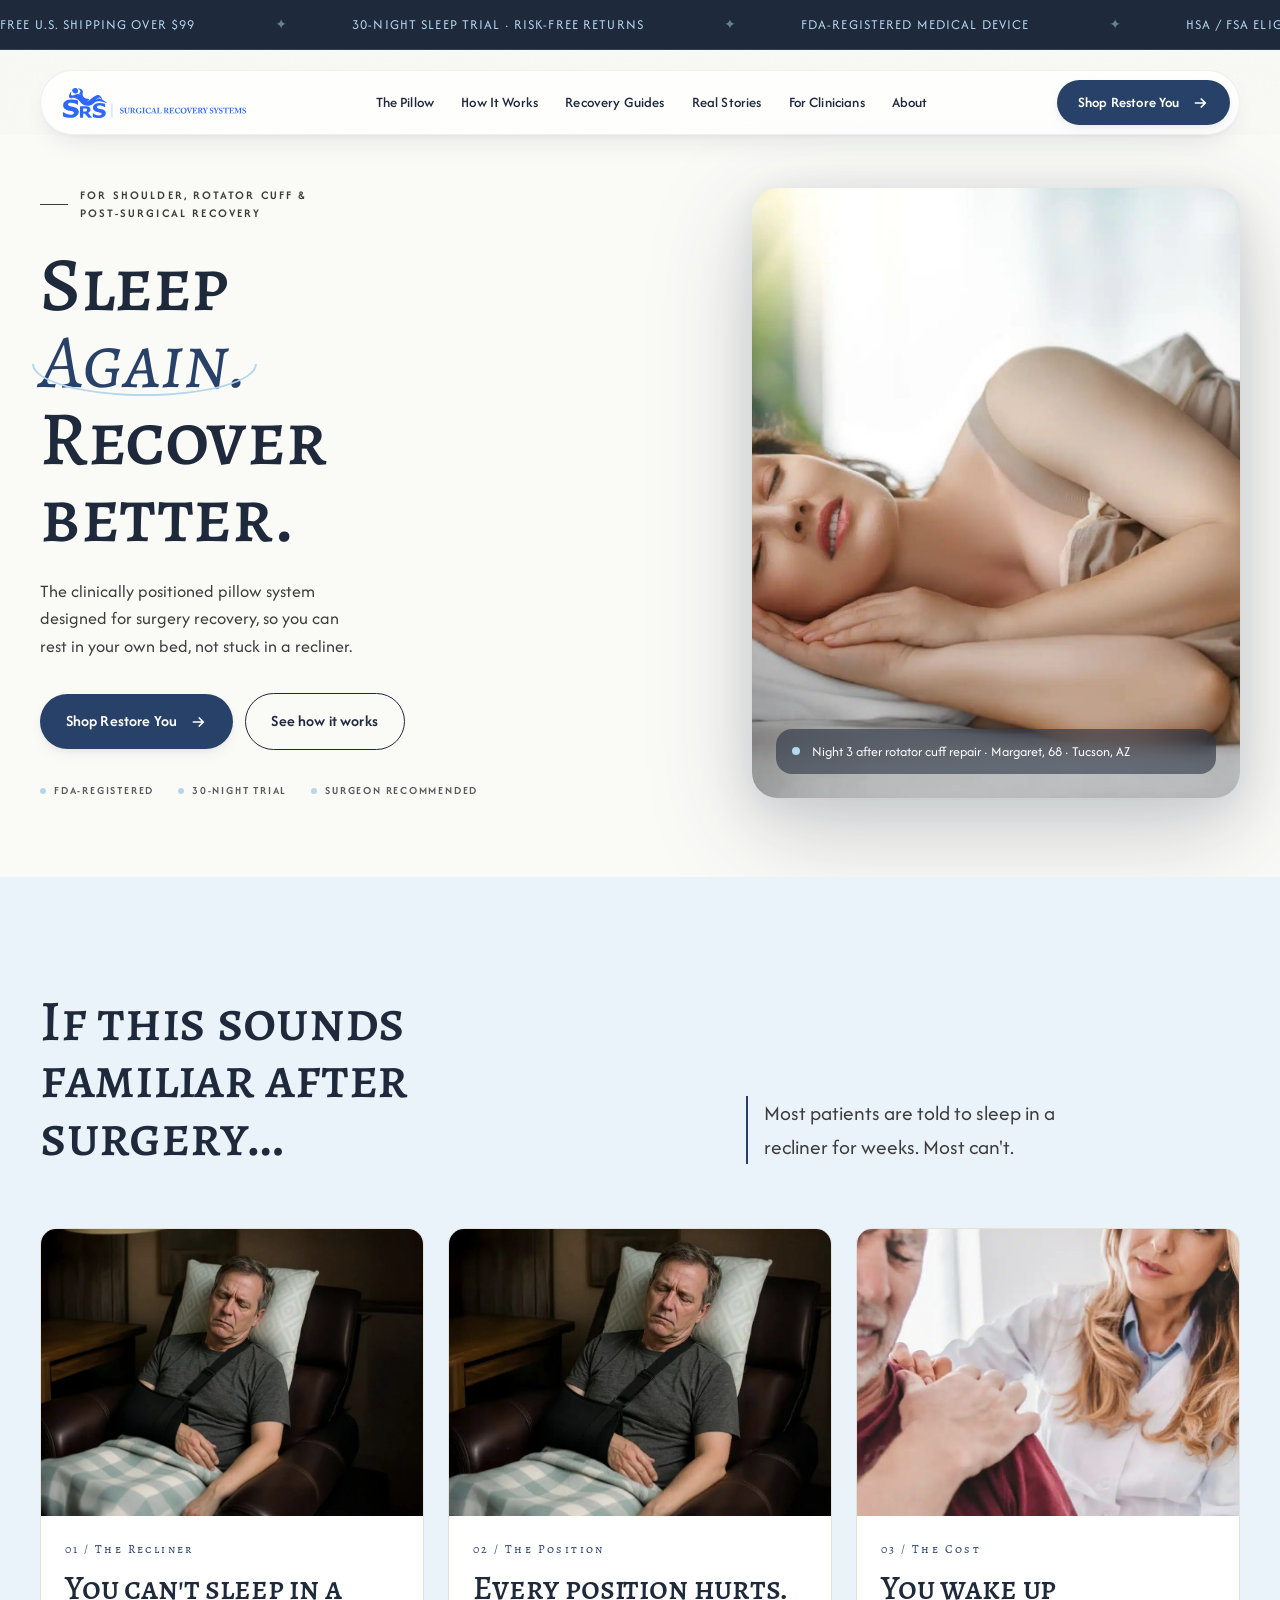
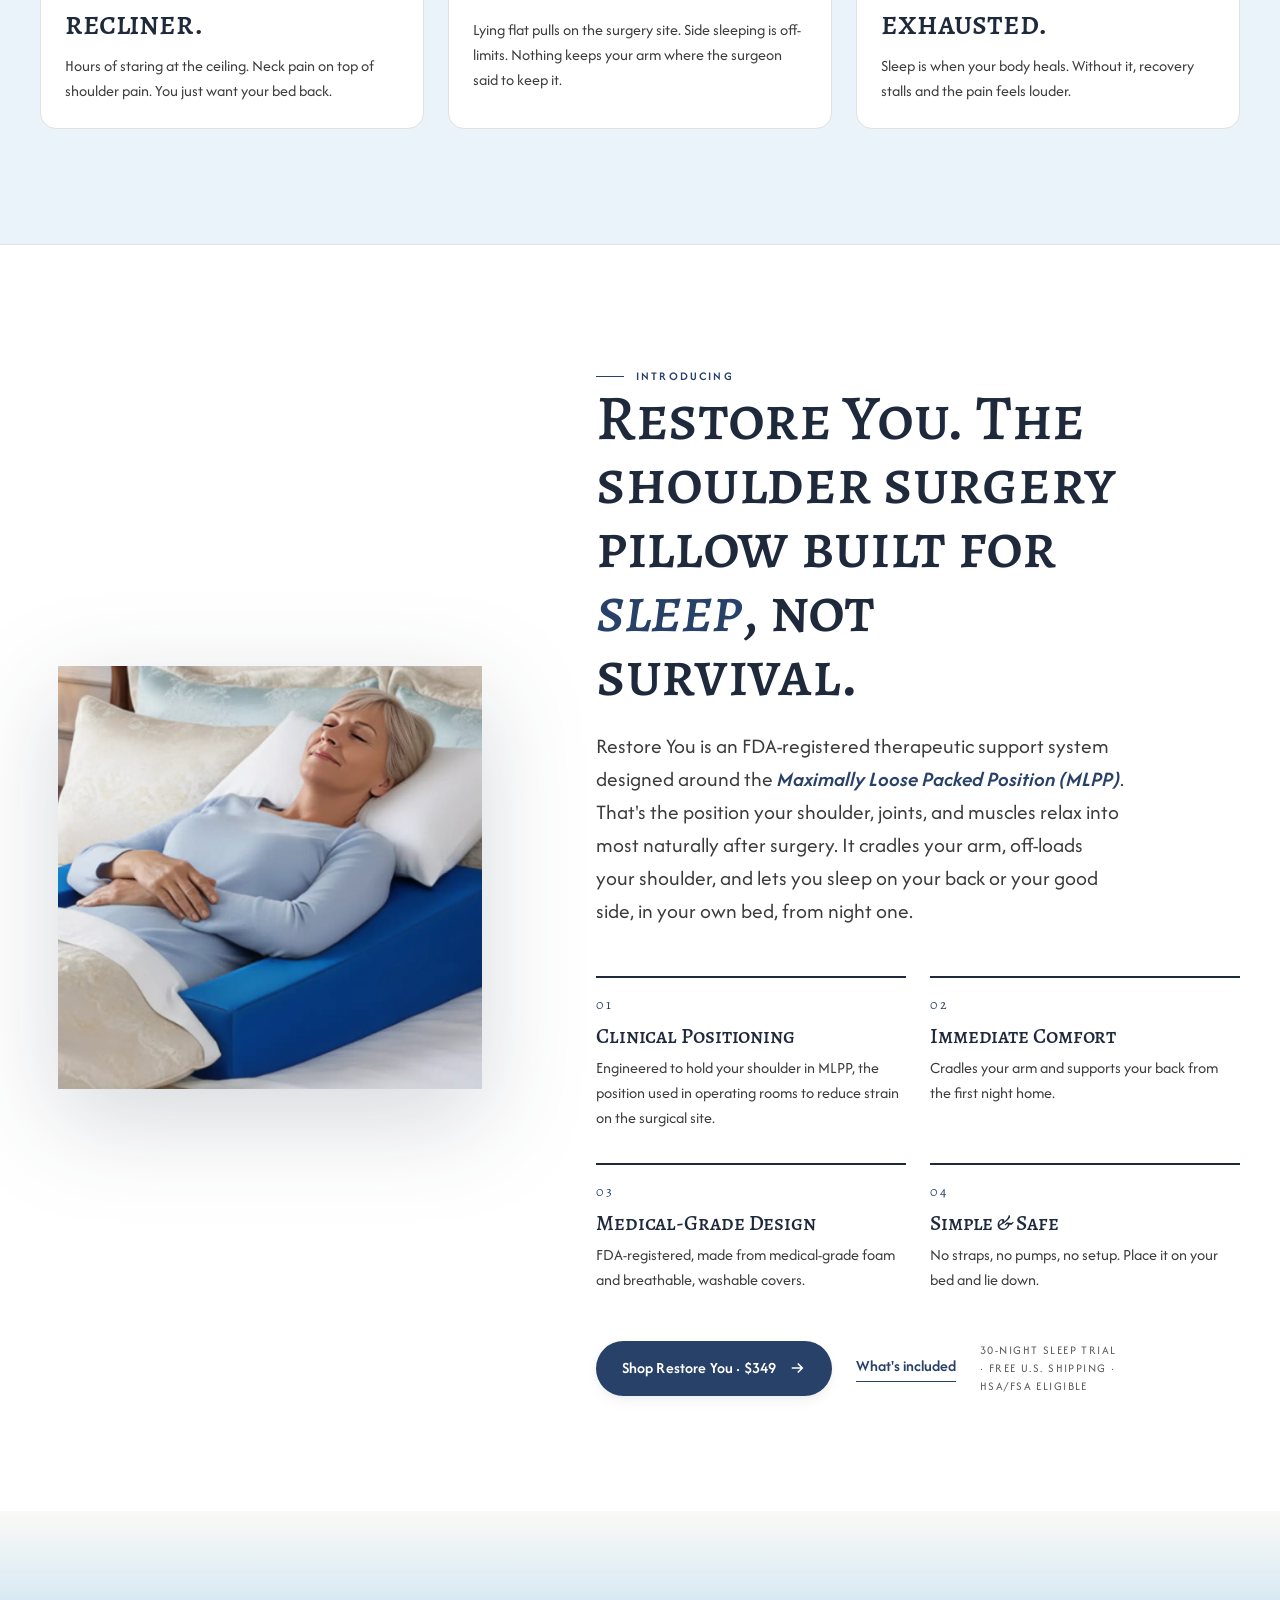
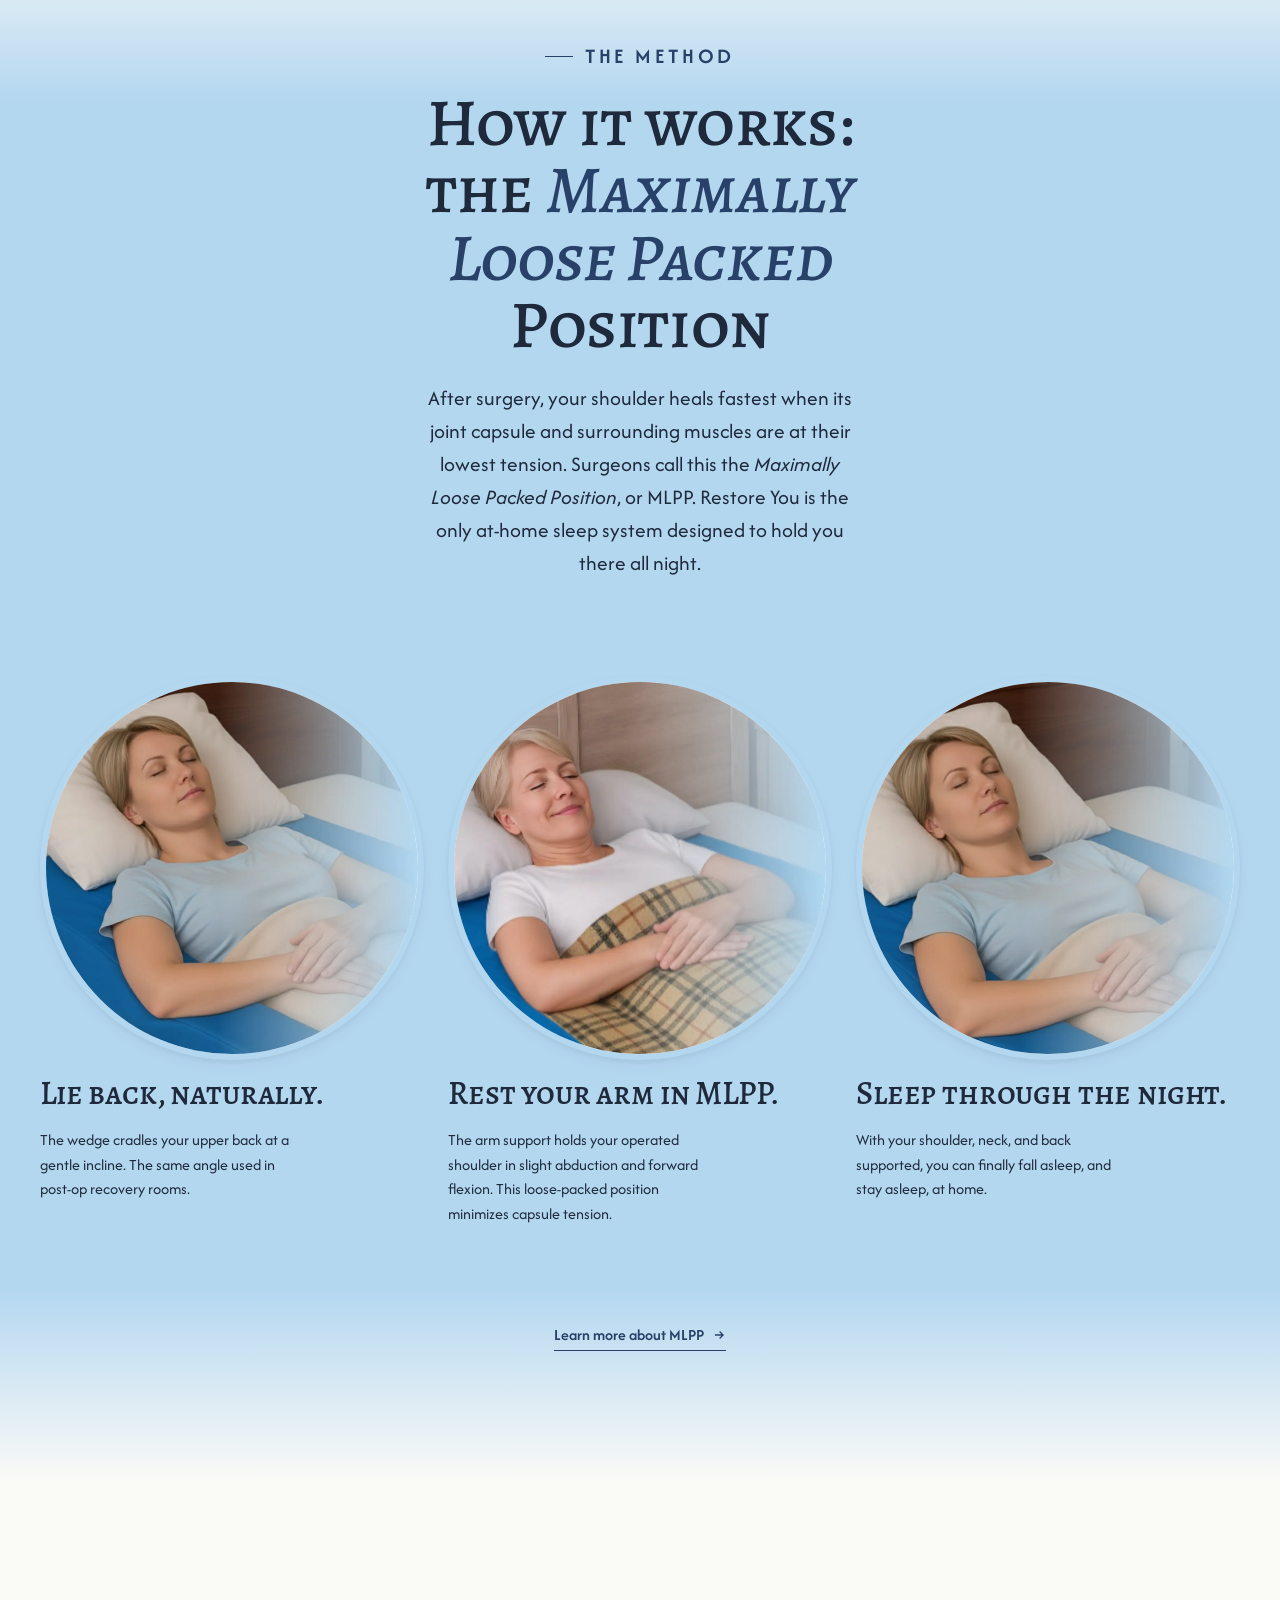
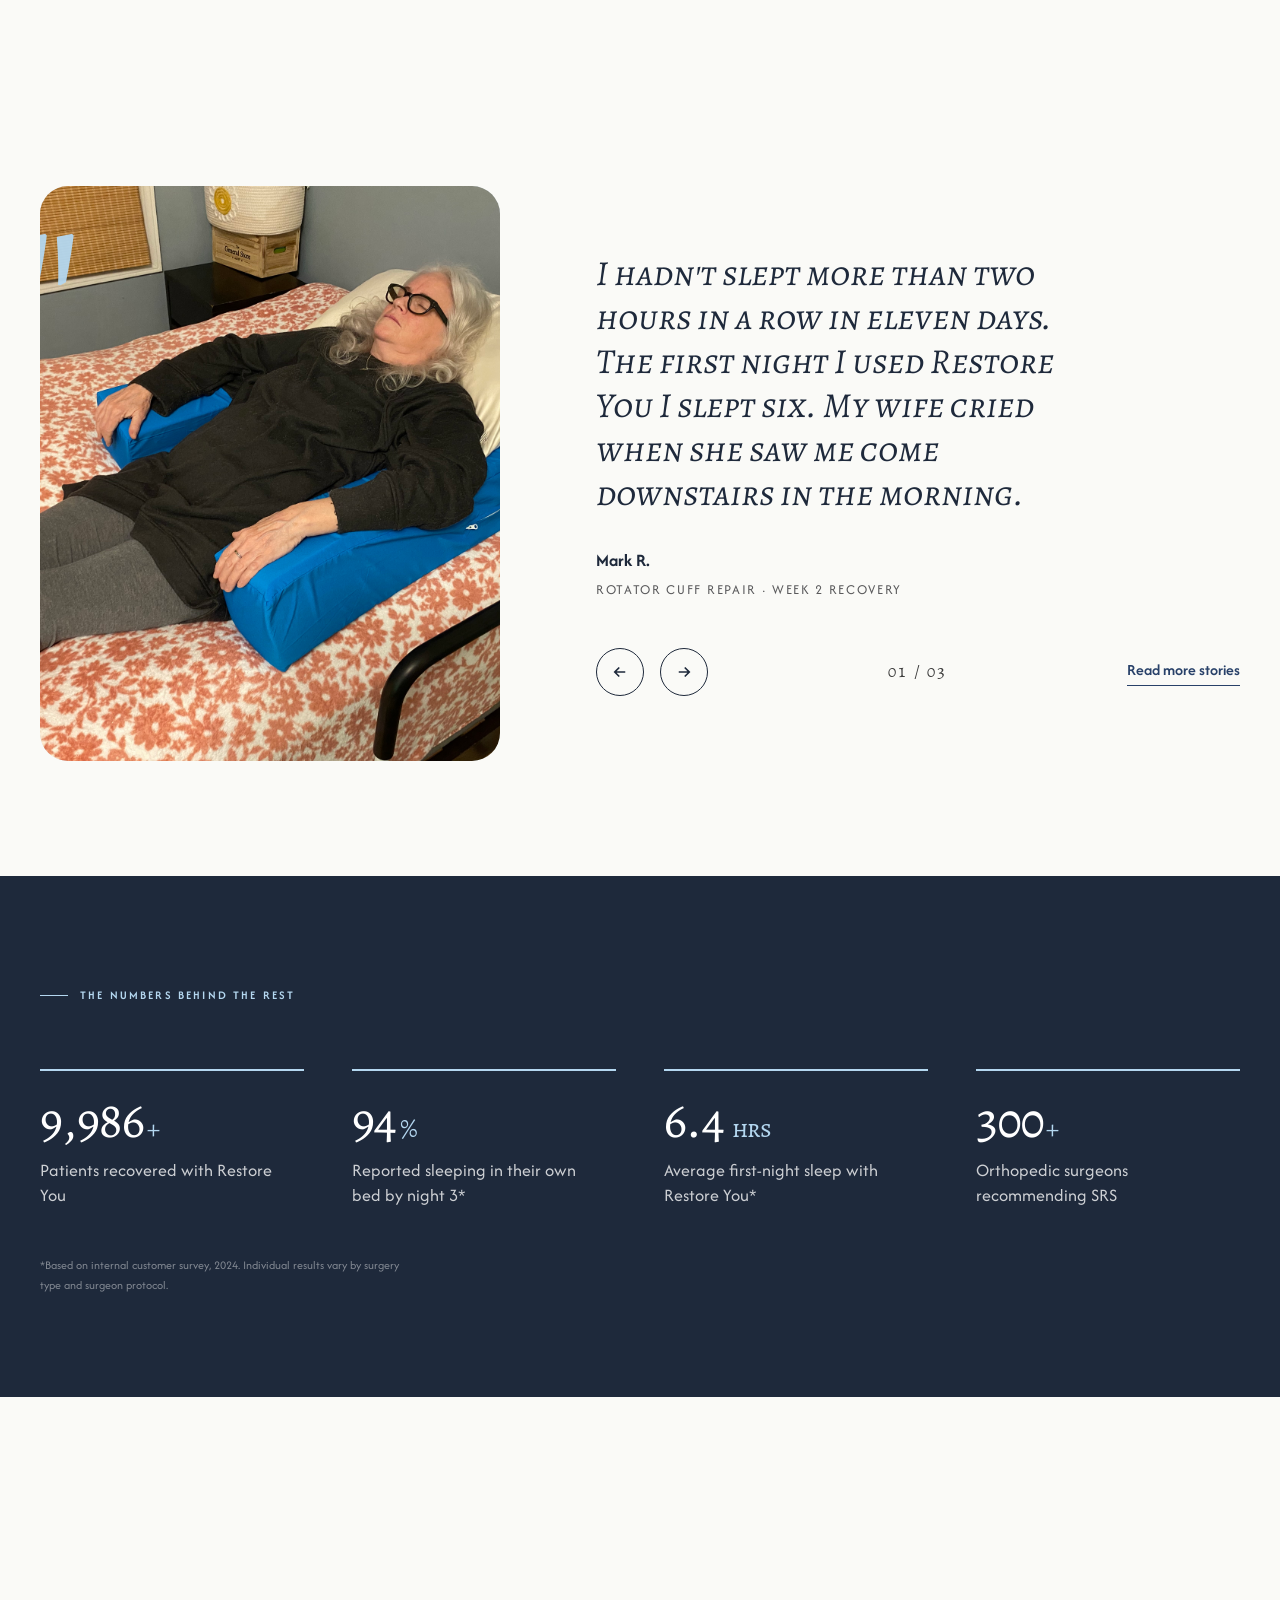
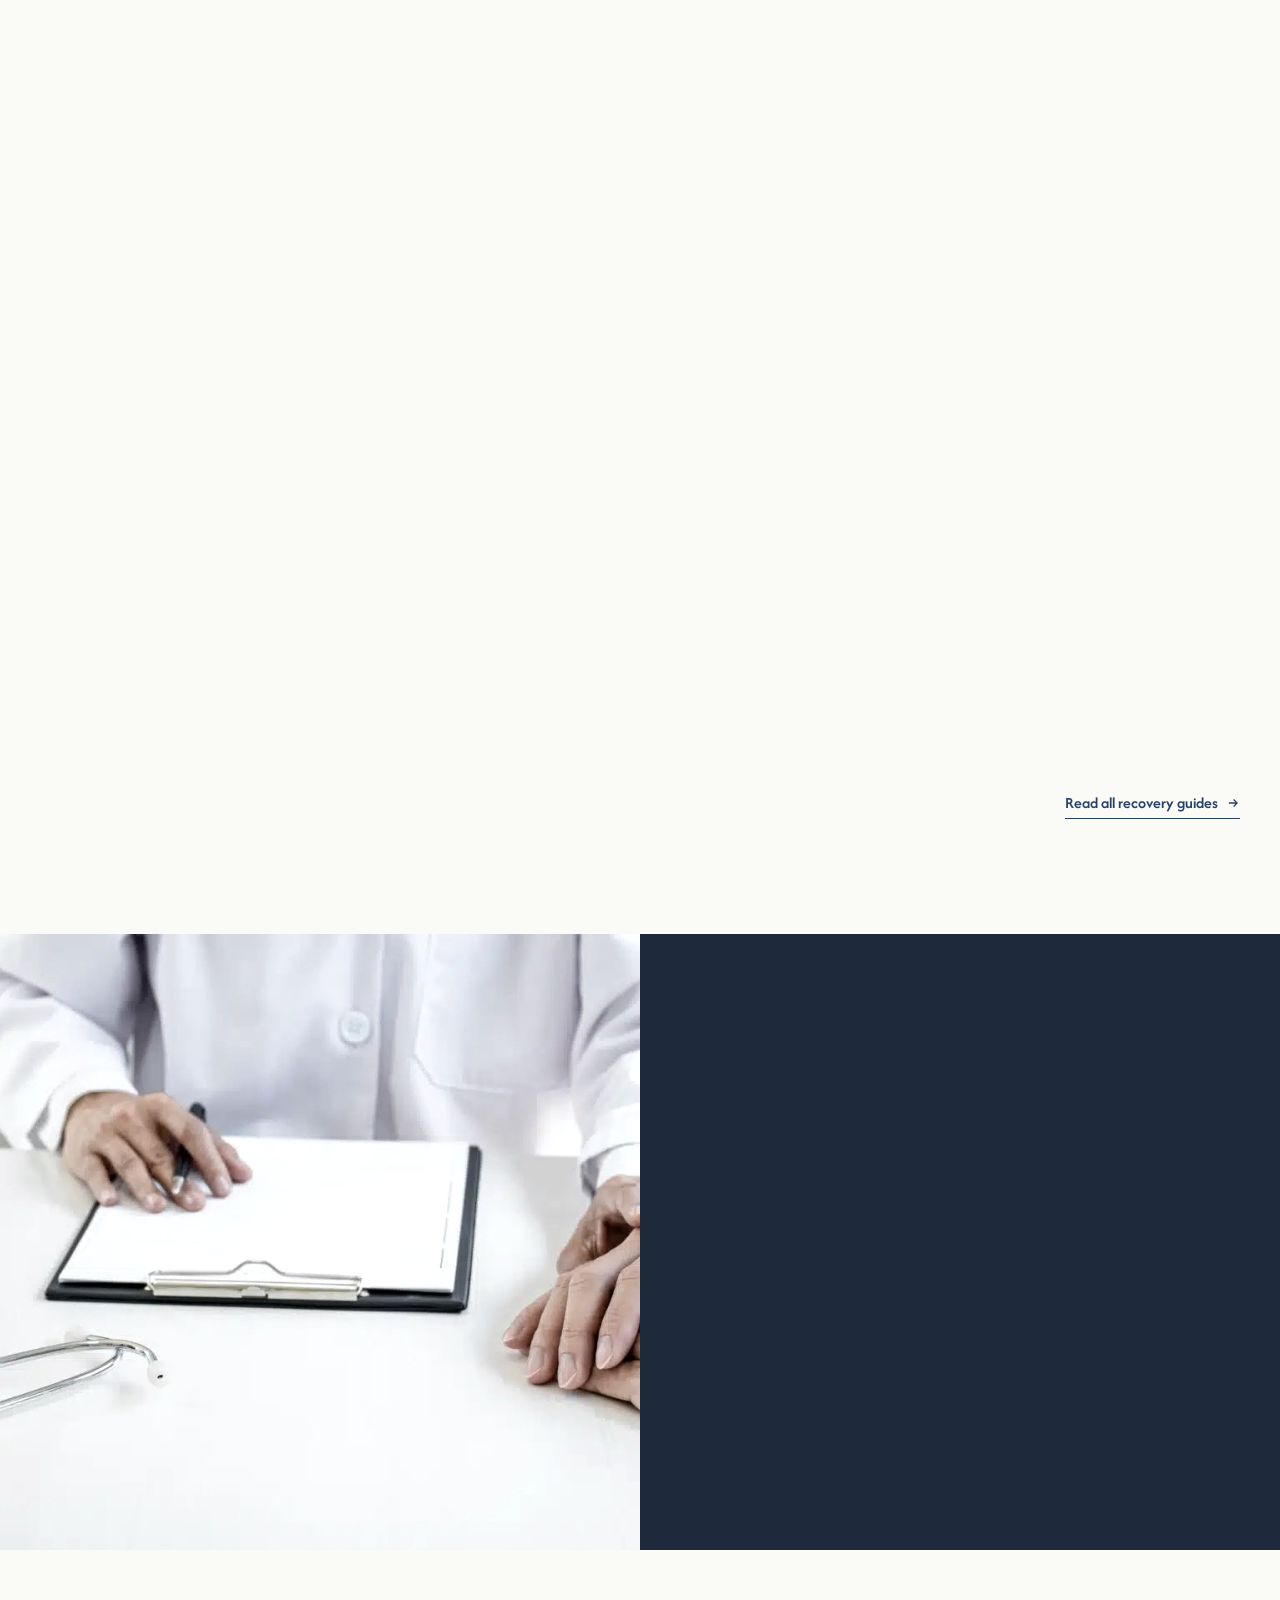
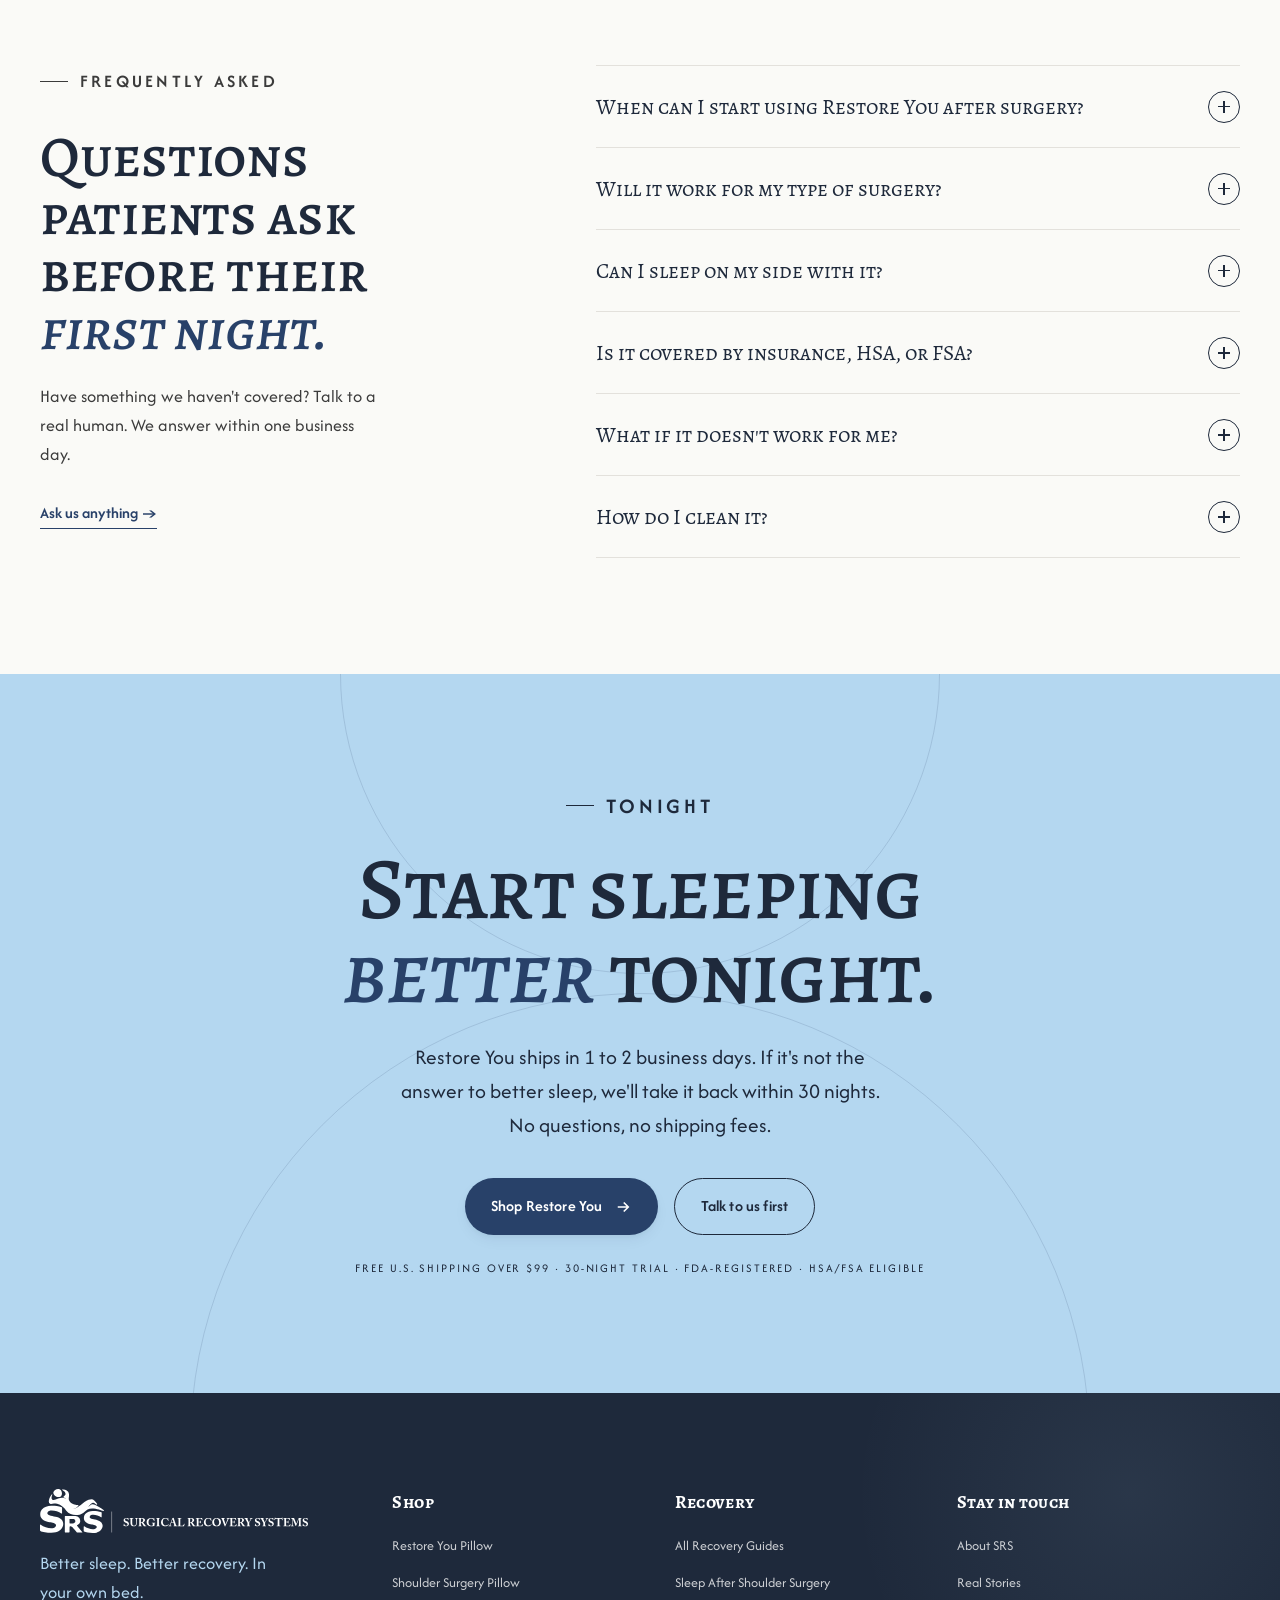
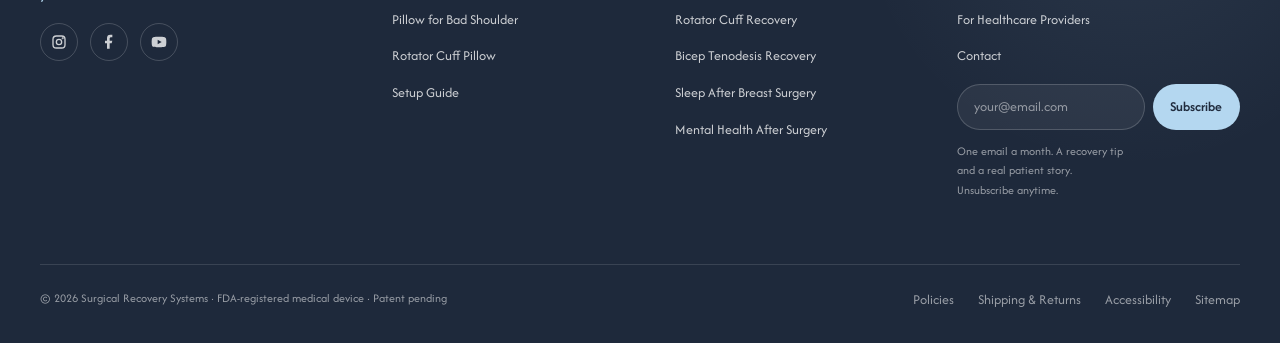
==== home/index.html @ 11d3f6fa "Remove em dashes from visible copy" ====
<!DOCTYPE html>
<html lang="en">
<head>
  <meta charset="UTF-8" />
  <meta name="viewport" content="width=device-width, initial-scale=1.0" />
  <title>Shoulder Surgery Pillow · Sleep at Home | Restore You by SRS</title>
  <meta name="description" content="Sleep in your own bed after shoulder, rotator cuff, or breast surgery. Restore You is the FDA-registered pillow system surgeons recommend for recovery." />

  <!-- Fonts -->
  <link rel="preconnect" href="https://fonts.googleapis.com" />
  <link rel="preconnect" href="https://fonts.gstatic.com" crossorigin />
  <link rel="stylesheet" href="https://fonts.googleapis.com/css2?family=Afacad:wght@400;500;600;700&family=Alegreya+SC:ital,wght@0,400;0,500;0,700;1,400;1,500&display=swap" />

  <link rel="stylesheet" href="../shared/base.css" />
  <link rel="stylesheet" href="../shared/components.css" />
  <link rel="stylesheet" href="./styles.css" />
</head>
<body>

  <!-- Skip link -->
  <a href="#main" class="sr-only">Skip to content</a>

  <!-- Section 1 — Marquee -->
  <div class="marquee" aria-label="Site announcements">
    <div class="marquee__track">
      <span class="marquee__item">Free U.S. shipping over $99</span>
      <span class="marquee__item">30-night sleep trial · risk-free returns</span>
      <span class="marquee__item">FDA-registered medical device</span>
      <span class="marquee__item">HSA / FSA eligible</span>
      <span class="marquee__item">Recommended by orthopedic surgeons</span>
      <span class="marquee__item">Call (555) 010-7700</span>
    </div>
  </div>

  <!-- Section 2 — Header (floating pill, sticky) -->
  <header class="site-header">
    <div class="site-header__inner">
      <a href="/" class="site-header__logo" aria-label="Surgical Recovery Systems home">
        <img src="../assets/logos/logo-horizontal.svg" alt="Surgical Recovery Systems" />
      </a>
      <nav class="site-header__nav" aria-label="Primary">
        <a href="/product/restore-you-support/">The Pillow</a>
        <a href="/how-to-use/">How It Works</a>
        <a href="/surgery-recovery-blog/">Recovery Guides</a>
        <a href="/real-stories/">Real Stories</a>
        <a href="/healthcare-providers/">For Clinicians</a>
        <a href="/about-surgical-recovery-systems/">About</a>
      </nav>
      <div class="site-header__cta">
        <a href="/product/restore-you-support/" class="btn btn--primary">
          Shop Restore You
          <svg class="arrow" viewBox="0 0 24 24" fill="none" stroke="currentColor" stroke-width="2.2"><path d="M5 12h14M13 6l6 6-6 6"/></svg>
        </a>
        <button class="menu-toggle" aria-label="Open menu" aria-expanded="false">
          <svg viewBox="0 0 24 24" fill="none" stroke="currentColor" stroke-width="2"><path d="M4 7h16M4 12h16M4 17h16"/></svg>
        </button>
      </div>
    </div>
  </header>

  <main id="main">

    <!-- Section 3 — Hero (full-bleed, 4-line stacked headline) -->
    <section class="hero">
      <div class="container hero__inner">
        <div class="hero__copy">
          <p class="eyebrow hero__eyebrow" data-reveal>For shoulder, rotator cuff &amp;<br/>post-surgical recovery</p>
          <h1 class="hero__headline" data-reveal data-reveal-delay="1">
            <span>Sleep</span>
            <span class="ital">Again.</span>
            <span>Recover</span>
            <span>better.</span>
          </h1>
          <p class="hero__sub" data-reveal data-reveal-delay="2">
            The clinically positioned pillow system designed for surgery recovery, so you can rest in your own bed, not stuck in a recliner.
          </p>
          <div class="hero__ctas" data-reveal data-reveal-delay="3">
            <a href="/product/restore-you-support/" class="btn btn--primary">
              Shop Restore You
              <svg class="arrow" viewBox="0 0 24 24" fill="none" stroke="currentColor" stroke-width="2.2"><path d="M5 12h14M13 6l6 6-6 6"/></svg>
            </a>
            <a href="#how-it-works" class="btn btn--ghost">See how it works</a>
          </div>
          <ul class="hero__trust" data-reveal data-reveal-delay="3">
            <li>FDA-registered</li>
            <li>30-night trial</li>
            <li>Surgeon recommended</li>
          </ul>
        </div>

        <figure class="hero__media" data-reveal data-reveal-delay="2">
          <div class="hero__media-frame">
            <img src="../assets/images/hero-sleeping.jpg" alt="Senior woman sleeping comfortably on her side at home after shoulder surgery using the Restore You pillow" />
            <figcaption class="hero__media-tag">
              <span class="pulse" aria-hidden="true"></span>
              <span>Night 3 after rotator cuff repair · Margaret, 68 · Tucson, AZ</span>
            </figcaption>
          </div>
        </figure>
      </div>
    </section>

    <!-- Section 4 — Pain band -->
    <section class="pain section">
      <div class="container">
        <div class="pain__head">
          <h2 data-reveal>If this sounds familiar after surgery…</h2>
          <p data-reveal data-reveal-delay="1">Most patients are told to sleep in a recliner for weeks. Most can't.</p>
        </div>
        <div class="pain__grid">
          <article class="pain-card" data-reveal>
            <div class="pain-card__img">
              <img src="../assets/images/pain-recliner.jpg" alt="Patient struggling to sleep upright in a recliner after shoulder surgery" loading="lazy" />
            </div>
            <div class="pain-card__body">
              <span class="pain-card__num">01 / The Recliner</span>
              <h3>You can't sleep in a recliner.</h3>
              <p>Hours of staring at the ceiling. Neck pain on top of shoulder pain. You just want your bed back.</p>
            </div>
          </article>
          <article class="pain-card" data-reveal data-reveal-delay="1">
            <div class="pain-card__img">
              <img src="../assets/images/pain-uncomfortable.jpg" alt="Patient unable to find a comfortable sleep position after rotator cuff surgery" loading="lazy" />
            </div>
            <div class="pain-card__body">
              <span class="pain-card__num">02 / The Position</span>
              <h3>Every position hurts.</h3>
              <p>Lying flat pulls on the surgery site. Side sleeping is off-limits. Nothing keeps your arm where the surgeon said to keep it.</p>
            </div>
          </article>
          <article class="pain-card" data-reveal data-reveal-delay="2">
            <div class="pain-card__img">
              <img src="../assets/images/pain-exhausted.jpg" alt="Tired patient who cannot sleep through the night after shoulder surgery" loading="lazy" />
            </div>
            <div class="pain-card__body">
              <span class="pain-card__num">03 / The Cost</span>
              <h3>You wake up exhausted.</h3>
              <p>Sleep is when your body heals. Without it, recovery stalls and the pain feels louder.</p>
            </div>
          </article>
        </div>
      </div>
    </section>

    <!-- Section 5 — Product reveal -->
    <section class="product section">
      <div class="container product__inner">
        <div class="product__media" data-reveal>
          <img src="../assets/images/product-hero.png" alt="Restore You Therapeutic Support pillow system for post-surgery shoulder recovery" />
        </div>
        <div class="product__copy">
          <p class="eyebrow" data-reveal>Introducing</p>
          <h2 data-reveal data-reveal-delay="1">Restore You. The shoulder surgery pillow built for <span class="ital">sleep</span>, not survival.</h2>
          <p class="lede" data-reveal data-reveal-delay="2">
            Restore You is an FDA-registered therapeutic support system designed around the <em>Maximally Loose Packed Position (MLPP)</em>. That's the position your shoulder, joints, and muscles relax into most naturally after surgery. It cradles your arm, off-loads your shoulder, and lets you sleep on your back or your good side, in your own bed, from night one.
          </p>

          <div class="value-grid">
            <div class="value" data-reveal>
              <span class="value__num">01</span>
              <h3>Clinical Positioning</h3>
              <p>Engineered to hold your shoulder in MLPP, the position used in operating rooms to reduce strain on the surgical site.</p>
            </div>
            <div class="value" data-reveal data-reveal-delay="1">
              <span class="value__num">02</span>
              <h3>Immediate Comfort</h3>
              <p>Cradles your arm and supports your back from the first night home.</p>
            </div>
            <div class="value" data-reveal data-reveal-delay="2">
              <span class="value__num">03</span>
              <h3>Medical-Grade Design</h3>
              <p>FDA-registered, made from medical-grade foam and breathable, washable covers.</p>
            </div>
            <div class="value" data-reveal data-reveal-delay="3">
              <span class="value__num">04</span>
              <h3>Simple &amp; Safe</h3>
              <p>No straps, no pumps, no setup. Place it on your bed and lie down.</p>
            </div>
          </div>

          <div class="product__cta-row" data-reveal>
            <a href="/product/restore-you-support/" class="btn btn--primary">
              Shop Restore You · $349
              <svg class="arrow" viewBox="0 0 24 24" fill="none" stroke="currentColor" stroke-width="2.2"><path d="M5 12h14M13 6l6 6-6 6"/></svg>
            </a>
            <a href="/product/restore-you-support/#whats-included" class="text-link">What's included</a>
            <small>30-night sleep trial · Free U.S. shipping · HSA/FSA eligible</small>
          </div>
        </div>
      </div>
    </section>

    <!-- Section 6 — MLPP / How it works -->
    <section class="mlpp" id="how-it-works">
      <div class="container">
        <div class="mlpp__head">
          <p class="eyebrow" data-reveal>The Method</p>
          <h2 data-reveal data-reveal-delay="1">How it works: the <span class="ital">Maximally Loose Packed</span> Position</h2>
          <p class="lede" data-reveal data-reveal-delay="2">
            After surgery, your shoulder heals fastest when its joint capsule and surrounding muscles are at their lowest tension. Surgeons call this the <em>Maximally Loose Packed Position</em>, or MLPP. Restore You is the only at-home sleep system designed to hold you there all night.
          </p>
        </div>

        <div class="mlpp__steps">
          <article class="mlpp-step" data-reveal>
            <div class="mlpp-step__media">
              <span class="mlpp-step__num">1</span>
              <img src="../assets/images/mlpp-step-1.png" alt="Diagram of optimal body positioning for sleep after shoulder surgery" loading="lazy" />
            </div>
            <h3 class="mlpp-step__title">Lie back, naturally.</h3>
            <p class="mlpp-step__body">The wedge cradles your upper back at a gentle incline. The same angle used in post-op recovery rooms.</p>
          </article>
          <article class="mlpp-step" data-reveal data-reveal-delay="1">
            <div class="mlpp-step__media">
              <span class="mlpp-step__num">2</span>
              <img src="../assets/images/mlpp-step-2.png" alt="MLPP surgery recovery positioning with the Restore You pillow system" loading="lazy" />
            </div>
            <h3 class="mlpp-step__title">Rest your arm in MLPP.</h3>
            <p class="mlpp-step__body">The arm support holds your operated shoulder in slight abduction and forward flexion. This loose-packed position minimizes capsule tension.</p>
          </article>
          <article class="mlpp-step" data-reveal data-reveal-delay="2">
            <div class="mlpp-step__media">
              <span class="mlpp-step__num">3</span>
              <img src="../assets/images/mlpp-step-3.png" alt="Patient sleeping comfortably in own bed after shoulder surgery using Restore You" loading="lazy" />
            </div>
            <h3 class="mlpp-step__title">Sleep through the night.</h3>
            <p class="mlpp-step__body">With your shoulder, neck, and back supported, you can finally fall asleep, and stay asleep, at home.</p>
          </article>
        </div>

        <div class="mlpp__cta">
          <a href="/maximally-loose-packed-position-mlpp-restore-you-srs/" class="text-link">
            Learn more about MLPP
            <svg class="arrow" viewBox="0 0 24 24" fill="none" stroke="currentColor" stroke-width="2.2" width="14" height="14"><path d="M5 12h14M13 6l6 6-6 6"/></svg>
          </a>
        </div>
      </div>
    </section>

    <!-- Section 7 — Stories -->
    <section class="stories section">
      <div class="container">
        <div class="stories__head">
          <h2 data-reveal>Real <span class="ital">recoveries.</span><br/>Real sleep.</h2>
          <p data-reveal data-reveal-delay="1">From rotator cuff repair to bicep tenodesis to mastectomy recovery. Here's what patients tell us after their first night with Restore You.</p>
        </div>

        <div class="story-stage" data-reveal>
          <div class="story-stage__media">
            <span class="quote-mark" aria-hidden="true">"</span>
            <img src="../assets/images/story-1.jpg" alt="Mark, a rotator cuff repair patient who recovered using Restore You" style="opacity:1; position:absolute; inset:0;" />
            <img src="../assets/images/story-2.jpg" alt="Janet, a total shoulder replacement patient" style="opacity:0; position:absolute; inset:0; transition: opacity 600ms;" />
            <img src="../assets/images/story-3.jpg" alt="Diane, a breast surgery recovery patient" style="opacity:0; position:absolute; inset:0; transition: opacity 600ms;" />
          </div>

          <div>
            <div class="story-track">
              <article class="story-slide is-active">
                <blockquote>I hadn't slept more than two hours in a row in eleven days. The first night I used Restore You I slept six. My wife cried when she saw me come downstairs in the morning.</blockquote>
                <cite><strong>Mark R.</strong><span>Rotator cuff repair · Week 2 recovery</span></cite>
              </article>
              <article class="story-slide">
                <blockquote>My surgeon told me I'd be in a recliner for a month. I made it three nights. Restore You got me back into my own bed, and back into sleep that actually felt like sleep.</blockquote>
                <cite><strong>Janet P.</strong><span>Total shoulder replacement · Week 1 recovery</span></cite>
              </article>
              <article class="story-slide">
                <blockquote>After my mastectomy I dreaded going to bed. The Restore You pillow holds me in a position that doesn't pull on the incisions. I slept on the second night home.</blockquote>
                <cite><strong>Diane K.</strong><span>Breast surgery · Week 1 recovery</span></cite>
              </article>
            </div>

            <div class="story-controls">
              <button data-prev aria-label="Previous testimonial">
                <svg viewBox="0 0 24 24" fill="none" stroke="currentColor" stroke-width="2.2"><path d="M19 12H5M11 6l-6 6 6 6"/></svg>
              </button>
              <button data-next aria-label="Next testimonial">
                <svg viewBox="0 0 24 24" fill="none" stroke="currentColor" stroke-width="2.2"><path d="M5 12h14M13 6l6 6-6 6"/></svg>
              </button>
              <span class="story-controls__counter">01 / 03</span>
              <a href="/real-stories/" class="text-link" style="margin-left:auto;">Read more stories</a>
            </div>
          </div>
        </div>
      </div>
    </section>

    <!-- Section 8 — Stats -->
    <section class="stats">
      <div class="container">
        <div class="stats__head">
          <p class="eyebrow" data-reveal>The numbers behind the rest</p>
        </div>
        <div class="stats__grid">
          <div class="stat" data-reveal>
            <span class="stat__num"><span data-count="10000">0</span><span class="unit">+</span></span>
            <span class="stat__label">Patients recovered with Restore You</span>
          </div>
          <div class="stat" data-reveal data-reveal-delay="1">
            <span class="stat__num"><span data-count="94">0</span><span class="unit">%</span></span>
            <span class="stat__label">Reported sleeping in their own bed by night 3*</span>
          </div>
          <div class="stat" data-reveal data-reveal-delay="2">
            <span class="stat__num"><span data-count="6.4" data-decimals="1">0</span><span class="unit"> hrs</span></span>
            <span class="stat__label">Average first-night sleep with Restore You*</span>
          </div>
          <div class="stat" data-reveal data-reveal-delay="3">
            <span class="stat__num"><span data-count="300">0</span><span class="unit">+</span></span>
            <span class="stat__label">Orthopedic surgeons recommending SRS</span>
          </div>
        </div>
        <p class="stats__note">*Based on internal customer survey, 2024. Individual results vary by surgery type and surgeon protocol.</p>
      </div>
    </section>

    <!-- Section 9 — Recovery Guides -->
    <section class="guides section">
      <div class="container">
        <div class="guides__head">
          <h2 data-reveal>Recovery guides written for <span class="ital">real patients.</span></h2>
          <p data-reveal data-reveal-delay="1">Honest, plain-language guides on what to expect, how to sleep, and how to heal. Written with input from orthopedic surgeons and post-surgical patients.</p>
        </div>

        <div class="guides__grid">
          <a href="/biceps-surgery-recovery-time-essential-guide-2025/" class="guide-card" data-reveal>
            <div class="guide-card__img">
              <img src="../assets/images/guide-shoulder.jpg" alt="What to expect when recovering from shoulder surgery" loading="lazy" />
            </div>
            <div class="guide-card__body">
              <span class="guide-card__tag">Shoulder</span>
              <h3>Biceps Surgery Recovery Time: A Week-by-Week Guide</h3>
              <p>What recovery actually feels like from day 1 to month 4 after bicep tenodesis or distal biceps repair, including sleep, range of motion, and return-to-work milestones.</p>
              <span class="guide-card__more">Read guide →</span>
            </div>
          </a>

          <a href="/best-wedge-pillow-for-shoulder-surgery-recovery/" class="guide-card" data-reveal data-reveal-delay="1">
            <div class="guide-card__img">
              <img src="../assets/images/guide-wedge.jpg" alt="Best wedge pillow for shoulder surgery recovery" loading="lazy" />
            </div>
            <div class="guide-card__body">
              <span class="guide-card__tag">Sleep</span>
              <h3>Best Wedge Pillow for Shoulder Surgery Recovery</h3>
              <p>Not all wedge pillows are built for surgery. Here's what to look for, and why a generic pillow can actually slow your recovery.</p>
              <span class="guide-card__more">Read guide →</span>
            </div>
          </a>

          <a href="/mental-health-after-surgery-depression-and-recovery-tips/" class="guide-card" data-reveal data-reveal-delay="2">
            <div class="guide-card__img">
              <img src="../assets/images/guide-mental-health.jpg" alt="Mental health after surgery: depression, anxiety, and recovery" loading="lazy" />
            </div>
            <div class="guide-card__body">
              <span class="guide-card__tag">Mental Health</span>
              <h3>Mental Health After Surgery: Depression, Anxiety &amp; Recovery</h3>
              <p>Why post-surgical depression is more common than people talk about, and what helps. Includes when to call your surgeon and when to call your primary care doctor.</p>
              <span class="guide-card__more">Read guide →</span>
            </div>
          </a>
        </div>

        <div class="guides__footer">
          <a href="/surgery-recovery-blog/" class="text-link">
            Read all recovery guides
            <svg class="arrow" viewBox="0 0 24 24" fill="none" stroke="currentColor" stroke-width="2.2" width="14" height="14"><path d="M5 12h14M13 6l6 6-6 6"/></svg>
          </a>
        </div>
      </div>
    </section>

    <!-- Section 10 — Surgeon strip -->
    <section class="surgeon">
      <div class="surgeon__inner">
        <div class="surgeon__media" style="background-image: url('../assets/images/surgeon-strip.jpg');" role="img" aria-label="Orthopedic surgeon discussing recovery options with patient"></div>
        <div class="surgeon__copy">
          <p class="eyebrow" data-reveal>For Healthcare Providers</p>
          <h2 data-reveal data-reveal-delay="1">Recommended by orthopedic surgeons across the U.S.</h2>
          <p data-reveal data-reveal-delay="2">Restore You is used in over 300 orthopedic, sports medicine, and surgical practices nationwide. If you're a healthcare provider, we offer clinical evidence packs, sample units, and bulk patient-discount codes.</p>
          <a href="/healthcare-providers/" class="btn btn--ghost" data-reveal data-reveal-delay="3">
            For Healthcare Providers
            <svg class="arrow" viewBox="0 0 24 24" fill="none" stroke="currentColor" stroke-width="2.2"><path d="M5 12h14M13 6l6 6-6 6"/></svg>
          </a>
        </div>
      </div>
    </section>

    <!-- Section 11 — FAQ -->
    <section class="faq section">
      <div class="container faq__inner">
        <div class="faq__head">
          <p class="eyebrow" data-reveal>Frequently asked</p>
          <h2 data-reveal data-reveal-delay="1">Questions patients ask before their <span class="ital">first night.</span></h2>
          <p data-reveal data-reveal-delay="2">Have something we haven't covered? Talk to a real human. We answer within one business day.</p>
          <a href="/contact/" class="text-link">Ask us anything →</a>
        </div>

        <div class="accordion" data-reveal>
          <div class="accordion__item">
            <button class="accordion__btn" aria-expanded="false">
              When can I start using Restore You after surgery?
              <span class="plus" aria-hidden="true"></span>
            </button>
            <div class="accordion__panel">
              <div class="accordion__panel-inner">
                Most patients begin using Restore You the night they get home from the hospital. Always follow your surgeon's specific positioning instructions. Restore You is designed to <em>hold</em> the position they recommend, not replace their guidance.
              </div>
            </div>
          </div>

          <div class="accordion__item">
            <button class="accordion__btn" aria-expanded="false">
              Will it work for my type of surgery?
              <span class="plus" aria-hidden="true"></span>
            </button>
            <div class="accordion__panel">
              <div class="accordion__panel-inner">
                Restore You is most commonly used for: rotator cuff repair, total shoulder replacement, reverse shoulder replacement, bicep tenodesis, labral repair, breast surgery (mastectomy / reconstruction), and any procedure where back or side sleeping is encouraged. If you're unsure, <a href="/contact/" class="text-link" style="font-size:inherit;">contact us</a> and we'll talk through your surgery with you.
              </div>
            </div>
          </div>

          <div class="accordion__item">
            <button class="accordion__btn" aria-expanded="false">
              Can I sleep on my side with it?
              <span class="plus" aria-hidden="true"></span>
            </button>
            <div class="accordion__panel">
              <div class="accordion__panel-inner">
                Yes. Restore You supports back sleeping and unaffected-side sleeping. The arm cradle keeps your operated shoulder in MLPP whether you're flat on your back or rolled slightly to your good side.
              </div>
            </div>
          </div>

          <div class="accordion__item">
            <button class="accordion__btn" aria-expanded="false">
              Is it covered by insurance, HSA, or FSA?
              <span class="plus" aria-hidden="true"></span>
            </button>
            <div class="accordion__panel">
              <div class="accordion__panel-inner">
                Restore You is HSA and FSA eligible in the United States. Some patients are reimbursed by insurance with a prescription from their surgeon. We provide a documentation pack to make that easier.
              </div>
            </div>
          </div>

          <div class="accordion__item">
            <button class="accordion__btn" aria-expanded="false">
              What if it doesn't work for me?
              <span class="plus" aria-hidden="true"></span>
            </button>
            <div class="accordion__panel">
              <div class="accordion__panel-inner">
                We offer a 30-night sleep trial. If you're not sleeping better, send it back for a full refund. We'll cover return shipping. No restocking fees.
              </div>
            </div>
          </div>

          <div class="accordion__item">
            <button class="accordion__btn" aria-expanded="false">
              How do I clean it?
              <span class="plus" aria-hidden="true"></span>
            </button>
            <div class="accordion__panel">
              <div class="accordion__panel-inner">
                The covers unzip and machine wash. The medical-grade foam core is wipeable. Full care instructions ship with the pillow and live on our <a href="/restore-you-setup-guide/" class="text-link" style="font-size:inherit;">Setup Guide</a>.
              </div>
            </div>
          </div>
        </div>
      </div>
    </section>

    <!-- Section 12 — Final CTA -->
    <section class="final-cta section">
      <div class="container final-cta__inner">
        <p class="eyebrow" data-reveal>Tonight</p>
        <h2 data-reveal data-reveal-delay="1">Start sleeping <span class="ital">better</span> tonight.</h2>
        <p data-reveal data-reveal-delay="2">Restore You ships in 1 to 2 business days. If it's not the answer to better sleep, we'll take it back within 30 nights. No questions, no shipping fees.</p>
        <div class="final-cta__ctas" data-reveal data-reveal-delay="3">
          <a href="/product/restore-you-support/" class="btn btn--primary">
            Shop Restore You
            <svg class="arrow" viewBox="0 0 24 24" fill="none" stroke="currentColor" stroke-width="2.2"><path d="M5 12h14M13 6l6 6-6 6"/></svg>
          </a>
          <a href="/contact/" class="btn btn--ghost">Talk to us first</a>
        </div>
        <small data-reveal>Free U.S. shipping over $99 · 30-night trial · FDA-registered · HSA/FSA eligible</small>
      </div>
    </section>

  </main>

  <!-- Section 13 — Footer -->
  <footer class="site-footer">
    <div class="container">
      <div class="site-footer__grid">
        <div class="site-footer__brand">
          <img src="../assets/logos/logo-horizontal.svg" alt="Surgical Recovery Systems" />
          <p class="site-footer__tag">Better sleep. Better recovery. In your own bed.</p>
          <div class="site-footer__social">
            <a href="#" aria-label="Instagram"><svg viewBox="0 0 24 24" fill="none" stroke="currentColor" stroke-width="2"><rect x="3" y="3" width="18" height="18" rx="5"/><circle cx="12" cy="12" r="4"/><circle cx="17.5" cy="6.5" r="0.5" fill="currentColor"/></svg></a>
            <a href="#" aria-label="Facebook"><svg viewBox="0 0 24 24" fill="currentColor"><path d="M13 22v-8h3l1-4h-4V7c0-1.1.9-2 2-2h2V1h-3a5 5 0 0 0-5 5v4H6v4h3v8h4z"/></svg></a>
            <a href="#" aria-label="YouTube"><svg viewBox="0 0 24 24" fill="currentColor"><path d="M23 12s0-3.5-.5-5.2a3 3 0 0 0-2.1-2.1C18.6 4 12 4 12 4s-6.6 0-8.4.7A3 3 0 0 0 1.5 6.8C1 8.5 1 12 1 12s0 3.5.5 5.2a3 3 0 0 0 2.1 2.1C5.4 20 12 20 12 20s6.6 0 8.4-.7a3 3 0 0 0 2.1-2.1C23 15.5 23 12 23 12zM10 15.5v-7l6 3.5-6 3.5z"/></svg></a>
          </div>
        </div>

        <div>
          <h4>Shop</h4>
          <ul>
            <li><a href="/product/restore-you-support/">Restore You Pillow</a></li>
            <li><a href="/shoulder-surgery-pillow-fda-registered-recovery-support-restore-you/">Shoulder Surgery Pillow</a></li>
            <li><a href="/pillow-for-bad-shoulder-restore-you-fda-registered-support/">Pillow for Bad Shoulder</a></li>
            <li><a href="/rotator-cuff-shoulder-pain-pillow/">Rotator Cuff Pillow</a></li>
            <li><a href="/restore-you-setup-guide/">Setup Guide</a></li>
          </ul>
        </div>

        <div>
          <h4>Recovery</h4>
          <ul>
            <li><a href="/surgery-recovery-blog/">All Recovery Guides</a></li>
            <li><a href="/how-to-sleep-after-shoulder-surgery/">Sleep After Shoulder Surgery</a></li>
            <li><a href="/how-to-sleep-after-rotator-cuff-surgery-complete-guide/">Rotator Cuff Recovery</a></li>
            <li><a href="/biceps-surgery-recovery-time-essential-guide-2025/">Bicep Tenodesis Recovery</a></li>
            <li><a href="/sleep-after-breast-surgery/">Sleep After Breast Surgery</a></li>
            <li><a href="/mental-health-after-surgery-depression-and-recovery-tips/">Mental Health After Surgery</a></li>
          </ul>
        </div>

        <div>
          <h4>Stay in touch</h4>
          <ul>
            <li><a href="/about-surgical-recovery-systems/">About SRS</a></li>
            <li><a href="/real-stories/">Real Stories</a></li>
            <li><a href="/healthcare-providers/">For Healthcare Providers</a></li>
            <li><a href="/contact/">Contact</a></li>
          </ul>
          <form class="site-footer__signup" onsubmit="event.preventDefault();">
            <input type="email" placeholder="your@email.com" aria-label="Your email address" required />
            <button type="submit">Subscribe</button>
          </form>
          <p style="font-size:var(--t-xs); color:rgba(255,255,255,0.55); margin-top:var(--s-3); max-width: 28ch;">One email a month. A recovery tip and a real patient story. Unsubscribe anytime.</p>
        </div>
      </div>

      <div class="site-footer__bottom">
        <span>© 2026 Surgical Recovery Systems · FDA-registered medical device · Patent pending</span>
        <div class="site-footer__bottom-links">
          <a href="/policies/">Policies</a>
          <a href="/policies/#shipping">Shipping &amp; Returns</a>
          <a href="/accessibility/">Accessibility</a>
          <a href="/sitemap.xml">Sitemap</a>
        </div>
      </div>
    </div>
  </footer>

  <script src="./script.js" defer></script>
</body>
</html>
---- shared/base.css ----
/* ==========================================================================
   SRS — base.css
   Design tokens, reset, typography. Loaded by every page.
   ========================================================================== */

/* Tokens ------------------------------------------------------------------ */
:root {
  /* Brand — locked from Colors.pdf */
  --c-blue-dark: #284169;
  --c-blue-darker: #1E293B;
  --c-blue-light: #B4D7F0;
  --c-white: #FFFFFF;
  --c-black: #000000;
  --c-gray: #59595B;
  --c-gray-dark: #3B3B3B;

  /* Derived warm-human surfaces */
  --c-cream: #F7F3EC;       /* warm off-white for product reveal */
  --c-paper: #FAFAF7;       /* paper-tone body backdrop */
  --c-blue-wash: #EAF2FA;   /* tinted light-blue wash */
  --c-blue-mist: #DDE9F4;
  --c-line: #E3E1DC;        /* hairline rules */

  /* State variants from style guide */
  --c-blue-dark-hover: #213657;
  --c-blue-dark-active: #17263D;

  /* Typography */
  --font-display: 'Alegreya SC', 'Times New Roman', serif;
  --font-body: 'Afacad', system-ui, -apple-system, sans-serif;

  /* Type scale — perfect-fourth (1.333) on a 16px base, mobile-first */
  --t-xs: 0.75rem;     /* 12 */
  --t-sm: 0.875rem;    /* 14 */
  --t-base: 1rem;      /* 16 */
  --t-md: 1.125rem;    /* 18 */
  --t-lg: 1.333rem;    /* 21 */
  --t-xl: 1.777rem;    /* 28 */
  --t-2xl: 2.369rem;   /* 38 */
  --t-3xl: 3.157rem;   /* 50 */
  --t-4xl: 4.209rem;   /* 67 */
  --t-5xl: 5.61rem;    /* 89 */

  /* Spacing — 4px base */
  --s-1: 0.25rem;
  --s-2: 0.5rem;
  --s-3: 0.75rem;
  --s-4: 1rem;
  --s-5: 1.5rem;
  --s-6: 2rem;
  --s-7: 3rem;
  --s-8: 4rem;
  --s-9: 6rem;
  --s-10: 8rem;
  --s-11: 12rem;

  /* Layout */
  --container: 1280px;
  --container-narrow: 960px;
  --gutter: clamp(1rem, 4vw, 2.5rem);

  /* Radii — soft but architectural */
  --r-sm: 4px;
  --r-md: 8px;
  --r-lg: 16px;
  --r-xl: 28px;

  /* Shadows */
  --sh-1: 0 1px 2px rgba(30, 41, 59, 0.04), 0 1px 1px rgba(30, 41, 59, 0.03);
  --sh-2: 0 6px 16px -4px rgba(30, 41, 59, 0.08), 0 2px 4px rgba(30, 41, 59, 0.04);
  --sh-3: 0 24px 48px -12px rgba(30, 41, 59, 0.18);

  /* Motion */
  --ease-out: cubic-bezier(0.22, 1, 0.36, 1);
  --ease-in: cubic-bezier(0.55, 0, 1, 0.45);
  --d-fast: 180ms;
  --d-base: 280ms;
  --d-slow: 480ms;
}

@media (min-width: 768px) {
  :root {
    --t-xl: 2.027rem;
    --t-2xl: 2.85rem;
    --t-3xl: 3.815rem;
    --t-4xl: 5.103rem;
    --t-5xl: 6.93rem;
  }
}

/* Reset ------------------------------------------------------------------- */
*, *::before, *::after { box-sizing: border-box; }
* { margin: 0; }
html, body { height: 100%; }
html { -webkit-text-size-adjust: 100%; scroll-behavior: smooth; }
body {
  font-family: var(--font-body);
  font-size: var(--t-base);
  line-height: 1.55;
  color: var(--c-blue-darker);
  background: var(--c-paper);
  -webkit-font-smoothing: antialiased;
  text-rendering: optimizeLegibility;
}
img, picture, video, svg { display: block; max-width: 100%; height: auto; }
button, input, select, textarea { font: inherit; color: inherit; }
button { cursor: pointer; background: none; border: 0; }
a { color: inherit; text-decoration: none; }
ul, ol { padding: 0; list-style: none; }

/* Subtle paper grain across the whole site --------------------------------- */
body::before {
  content: "";
  position: fixed;
  inset: 0;
  z-index: 0;
  pointer-events: none;
  background-image: url("data:image/svg+xml;utf8,<svg xmlns='http://www.w3.org/2000/svg' width='240' height='240'><filter id='n'><feTurbulence type='fractalNoise' baseFrequency='0.9' numOctaves='2' stitchTiles='stitch'/><feColorMatrix values='0 0 0 0 0.16 0 0 0 0 0.18 0 0 0 0 0.23 0 0 0 0.05 0'/></filter><rect width='100%' height='100%' filter='url(%23n)'/></svg>");
  opacity: 0.7;
  mix-blend-mode: multiply;
}
main, header, footer { position: relative; z-index: 1; }

/* Typography -------------------------------------------------------------- */
.display, h1, h2, h3 {
  font-family: var(--font-display);
  font-weight: 500;
  letter-spacing: -0.005em;
  line-height: 1.05;
  color: var(--c-blue-darker);
}
h1 { font-size: var(--t-4xl); line-height: 0.98; letter-spacing: -0.015em; }
h2 { font-size: var(--t-3xl); line-height: 1.02; }
h3 { font-size: var(--t-xl); line-height: 1.15; }
h4 { font-family: var(--font-body); font-size: var(--t-md); font-weight: 600; }

p { font-size: var(--t-md); line-height: 1.6; }
@media (min-width: 768px) {
  p.lede, .lede p { font-size: var(--t-lg); line-height: 1.55; }
}

/* Eyebrow — small caps overline used to anchor sections */
.eyebrow {
  font-family: var(--font-body);
  font-size: var(--t-xs);
  font-weight: 600;
  letter-spacing: 0.18em;
  text-transform: uppercase;
  color: var(--c-blue-dark);
  display: inline-flex;
  align-items: center;
  gap: var(--s-3);
}
.eyebrow::before {
  content: "";
  width: 28px;
  height: 1px;
  background: currentColor;
  display: inline-block;
  flex-shrink: 0;
}

/* Layout helpers ---------------------------------------------------------- */
.container {
  width: 100%;
  max-width: var(--container);
  margin-inline: auto;
  padding-inline: var(--gutter);
}
.container-narrow { max-width: var(--container-narrow); }

.section { padding-block: clamp(4rem, 9vw, 8rem); }
.section--tight { padding-block: clamp(3rem, 6vw, 5rem); }

/* Decorative arc — recurring brand motif, used behind the H1 */
.arc {
  position: absolute;
  border-radius: 50%;
  pointer-events: none;
}

/* Focus -------------------------------------------------------------------- */
:focus-visible {
  outline: 2px solid var(--c-blue-dark);
  outline-offset: 3px;
  border-radius: 2px;
}

/* Reduced motion ----------------------------------------------------------- */
@media (prefers-reduced-motion: reduce) {
  *, *::before, *::after {
    animation-duration: 0.001ms !important;
    transition-duration: 0.001ms !important;
    scroll-behavior: auto !important;
  }
}

/* Utility ----------------------------------------------------------------- */
.sr-only {
  position: absolute; width: 1px; height: 1px;
  padding: 0; margin: -1px; overflow: hidden;
  clip: rect(0,0,0,0); white-space: nowrap; border: 0;
}
---- shared/components.css ----
/* ==========================================================================
   SRS — components.css
   Header, footer, buttons, marquee, cards, accordion, carousel.
   ========================================================================== */

/* Buttons ----------------------------------------------------------------- */
.btn {
  display: inline-flex;
  align-items: center;
  gap: var(--s-3);
  padding: 0.95rem 1.6rem;
  font-family: var(--font-body);
  font-size: var(--t-base);
  font-weight: 600;
  letter-spacing: 0.01em;
  border-radius: 999px;
  transition:
    background-color var(--d-fast) var(--ease-out),
    color var(--d-fast) var(--ease-out),
    transform var(--d-fast) var(--ease-out),
    box-shadow var(--d-fast) var(--ease-out);
  white-space: nowrap;
  min-height: 48px;
}
.btn .arrow {
  width: 18px; height: 18px;
  transition: transform var(--d-base) var(--ease-out);
}
.btn:hover .arrow { transform: translateX(4px); }
.btn:active { transform: translateY(1px); }

.btn--primary {
  background: var(--c-blue-dark);
  color: var(--c-white);
  box-shadow: var(--sh-2);
}
.btn--primary:hover { background: var(--c-blue-dark-hover); box-shadow: var(--sh-3); }
.btn--primary:active { background: var(--c-blue-dark-active); }

.btn--ghost {
  background: transparent;
  color: var(--c-blue-darker);
  border: 1.5px solid var(--c-blue-darker);
}
.btn--ghost:hover { background: var(--c-blue-darker); color: var(--c-white); }

.btn--light {
  background: var(--c-white);
  color: var(--c-blue-darker);
  border: 1px solid var(--c-line);
}
.btn--light:hover { background: var(--c-blue-mist); }

.text-link {
  display: inline-flex;
  align-items: center;
  gap: var(--s-2);
  font-weight: 600;
  color: var(--c-blue-dark);
  border-bottom: 1.5px solid currentColor;
  padding-bottom: 2px;
  transition: gap var(--d-fast) var(--ease-out);
}
.text-link:hover { gap: var(--s-4); }

/* Marquee ------------------------------------------------------------------ */
.marquee {
  background: var(--c-blue-darker);
  color: var(--c-blue-light);
  font-family: var(--font-body);
  font-size: var(--t-sm);
  letter-spacing: 0.08em;
  text-transform: uppercase;
  overflow: hidden;
  border-bottom: 1px solid rgba(180, 215, 240, 0.15);
}
.marquee__track {
  display: flex;
  gap: 4rem;
  padding-block: 0.85rem;
  width: max-content;
  animation: marquee-scroll 42s linear infinite;
}
.marquee__item {
  display: inline-flex;
  align-items: center;
  gap: 1rem;
  white-space: nowrap;
}
.marquee__item::after {
  content: "✦";
  margin-left: 4rem;
  color: rgba(180, 215, 240, 0.5);
}
.marquee:hover .marquee__track { animation-play-state: paused; }
@keyframes marquee-scroll {
  to { transform: translateX(-50%); }
}

/* Header — floating pill, sticky ------------------------------------------ */
.site-header {
  position: sticky;
  top: clamp(12px, 1.6vw, 22px);
  z-index: 50;
  padding-inline: var(--gutter);
  margin-top: clamp(12px, 1.6vw, 22px);
  pointer-events: none;
}
.site-header__inner {
  pointer-events: auto;
  display: flex;
  align-items: center;
  justify-content: space-between;
  gap: var(--s-4);
  width: 100%;
  max-width: var(--container);
  margin-inline: auto;
  padding: 0.55rem 0.55rem 0.55rem 1.4rem;
  background: rgba(255, 255, 255, 0.78);
  backdrop-filter: saturate(160%) blur(18px);
  -webkit-backdrop-filter: saturate(160%) blur(18px);
  border: 1px solid rgba(40, 65, 105, 0.08);
  border-radius: 999px;
  box-shadow:
    0 1px 0 rgba(255, 255, 255, 0.6) inset,
    0 12px 32px -16px rgba(30, 41, 59, 0.18),
    0 2px 6px -2px rgba(30, 41, 59, 0.06);
  transition:
    background var(--d-base) var(--ease-out),
    box-shadow var(--d-base) var(--ease-out),
    padding var(--d-base) var(--ease-out);
}
.site-header.is-scrolled .site-header__inner {
  background: rgba(255, 255, 255, 0.92);
  box-shadow:
    0 1px 0 rgba(255, 255, 255, 0.7) inset,
    0 18px 40px -18px rgba(30, 41, 59, 0.22),
    0 2px 8px -2px rgba(30, 41, 59, 0.08);
}

.site-header__logo {
  display: inline-flex;
  align-items: center;
  flex-shrink: 0;
}
.site-header__logo img,
.site-header__logo svg {
  height: 30px;
  width: auto;
  display: block;
}

.site-header__nav {
  display: none;
  gap: var(--s-5);
  margin-inline: auto;
}
.site-header__nav a {
  font-size: 0.92rem;
  font-weight: 500;
  position: relative;
  padding: 0.35rem 0.1rem;
  color: var(--c-blue-darker);
  letter-spacing: 0.01em;
}
.site-header__nav a::after {
  content: "";
  position: absolute;
  left: 0; right: 0; bottom: 0;
  height: 1.5px;
  background: var(--c-blue-dark);
  transform: scaleX(0);
  transform-origin: right;
  transition: transform var(--d-base) var(--ease-out);
}
.site-header__nav a:hover::after { transform: scaleX(1); transform-origin: left; }

.site-header__cta { display: flex; align-items: center; gap: var(--s-3); flex-shrink: 0; }
.site-header__cta .btn--primary {
  padding: 0.7rem 1.3rem;
  min-height: 44px;
  font-size: 0.92rem;
}
.site-header__phone { display: none; }

@media (min-width: 1024px) {
  .site-header__nav { display: inline-flex; }
}

.menu-toggle {
  width: 44px; height: 44px;
  display: inline-flex; align-items: center; justify-content: center;
  border-radius: 999px;
  background: var(--c-blue-dark);
  color: var(--c-white);
}
.menu-toggle svg { width: 20px; height: 20px; }
@media (min-width: 1024px) { .menu-toggle { display: none; } }

/* Cards -------------------------------------------------------------------- */
.card {
  background: var(--c-white);
  border: 1px solid var(--c-line);
  border-radius: var(--r-lg);
  padding: var(--s-5);
  transition: transform var(--d-base) var(--ease-out),
              box-shadow var(--d-base) var(--ease-out);
}
.card:hover { transform: translateY(-3px); box-shadow: var(--sh-3); }

/* Accordion --------------------------------------------------------------- */
.accordion__item {
  border-bottom: 1px solid var(--c-line);
}
.accordion__item:first-child { border-top: 1px solid var(--c-line); }
.accordion__btn {
  display: flex;
  align-items: center;
  justify-content: space-between;
  gap: var(--s-5);
  width: 100%;
  text-align: left;
  padding: var(--s-5) 0;
  font-family: var(--font-display);
  font-size: var(--t-lg);
  color: var(--c-blue-darker);
  transition: padding var(--d-base) var(--ease-out);
}
.accordion__btn:hover { color: var(--c-blue-dark); }
.accordion__btn .plus {
  width: 32px; height: 32px;
  flex-shrink: 0;
  display: inline-flex; align-items: center; justify-content: center;
  border: 1.5px solid var(--c-blue-darker);
  border-radius: 999px;
  position: relative;
  transition: transform var(--d-base) var(--ease-out),
              background var(--d-fast) var(--ease-out);
}
.accordion__btn .plus::before,
.accordion__btn .plus::after {
  content: ""; position: absolute;
  background: var(--c-blue-darker);
  transition: transform var(--d-base) var(--ease-out),
              background var(--d-fast) var(--ease-out);
}
.accordion__btn .plus::before { width: 12px; height: 1.5px; }
.accordion__btn .plus::after { width: 1.5px; height: 12px; }
.accordion__panel {
  overflow: hidden;
  max-height: 0;
  transition: max-height var(--d-slow) var(--ease-out);
}
.accordion__panel-inner {
  padding: 0 0 var(--s-6) 0;
  max-width: 60ch;
  color: var(--c-gray-dark);
}
.accordion__item--open {
  background: linear-gradient(90deg, var(--c-blue-wash) 0%, transparent 60%);
  border-left: 3px solid var(--c-blue-dark);
  padding-left: var(--s-4);
  margin-left: calc(var(--s-4) * -1);
}
.accordion__item--open .accordion__btn { color: var(--c-blue-dark); padding-left: 0; }
.accordion__item--open .plus { background: var(--c-blue-dark); border-color: var(--c-blue-dark); transform: rotate(135deg); }
.accordion__item--open .plus::before, .accordion__item--open .plus::after { background: var(--c-white); }

/* Footer ------------------------------------------------------------------- */
.site-footer {
  background: var(--c-blue-darker);
  color: rgba(255, 255, 255, 0.78);
  padding-block: var(--s-9) var(--s-6);
  position: relative;
  overflow: hidden;
}
.site-footer::before {
  content: "";
  position: absolute;
  width: 600px; height: 600px;
  border-radius: 50%;
  background: radial-gradient(circle, rgba(180, 215, 240, 0.08), transparent 65%);
  top: -200px; right: -150px;
  pointer-events: none;
}
.site-footer__grid {
  display: grid;
  grid-template-columns: 1fr;
  gap: var(--s-7);
}
@media (min-width: 768px) {
  .site-footer__grid { grid-template-columns: 1.3fr 1fr 1fr 1fr; gap: var(--s-7); }
}
.site-footer__brand img { height: 44px; margin-bottom: var(--s-4); filter: brightness(0) invert(1); }
.site-footer__tag { color: var(--c-blue-light); font-size: var(--t-md); max-width: 28ch; }
.site-footer h4 {
  font-family: var(--font-display);
  font-size: var(--t-md);
  color: var(--c-white);
  margin-bottom: var(--s-4);
  letter-spacing: 0.02em;
}
.site-footer ul li { margin-bottom: var(--s-3); }
.site-footer a {
  font-size: var(--t-sm);
  transition: color var(--d-fast) var(--ease-out);
}
.site-footer a:hover { color: var(--c-blue-light); }
.site-footer__signup {
  display: flex; gap: var(--s-2);
  margin-top: var(--s-4);
}
.site-footer__signup input {
  flex: 1;
  padding: 0.7rem 1rem;
  background: rgba(255,255,255,0.06);
  border: 1px solid rgba(255,255,255,0.18);
  border-radius: 999px;
  color: var(--c-white);
  font-size: var(--t-sm);
}
.site-footer__signup input::placeholder { color: rgba(255,255,255,0.5); }
.site-footer__signup input:focus { outline-color: var(--c-blue-light); border-color: var(--c-blue-light); }
.site-footer__signup button {
  padding: 0.7rem 1.1rem;
  background: var(--c-blue-light);
  color: var(--c-blue-darker);
  border-radius: 999px;
  font-weight: 600;
  font-size: var(--t-sm);
}
.site-footer__signup button:hover { background: var(--c-white); }
.site-footer__bottom {
  margin-top: var(--s-8);
  padding-top: var(--s-5);
  border-top: 1px solid rgba(255,255,255,0.12);
  display: flex;
  flex-wrap: wrap;
  gap: var(--s-4);
  justify-content: space-between;
  font-size: var(--t-xs);
  color: rgba(255,255,255,0.55);
}
.site-footer__bottom-links { display: flex; flex-wrap: wrap; gap: var(--s-5); }
.site-footer__social {
  display: flex; gap: var(--s-3);
  margin-top: var(--s-4);
}
.site-footer__social a {
  width: 38px; height: 38px;
  display: inline-flex; align-items: center; justify-content: center;
  border: 1px solid rgba(255,255,255,0.18);
  border-radius: 999px;
}
.site-footer__social svg { width: 16px; height: 16px; }
.site-footer__social a:hover { background: var(--c-blue-light); color: var(--c-blue-darker); border-color: var(--c-blue-light); }

/* Reveal-on-scroll --------------------------------------------------------- */
[data-reveal] {
  opacity: 0;
  transform: translateY(28px);
  transition: opacity 700ms var(--ease-out), transform 700ms var(--ease-out);
}
[data-reveal].is-visible {
  opacity: 1;
  transform: translateY(0);
}
[data-reveal-delay="1"] { transition-delay: 80ms; }
[data-reveal-delay="2"] { transition-delay: 160ms; }
[data-reveal-delay="3"] { transition-delay: 240ms; }
---- home/styles.css ----
/* ==========================================================================
   SRS — home/styles.css
   Homepage-specific composition. Asymmetric layouts, oversized photography,
   atmospheric color washes between sections.
   ========================================================================== */

/* HERO — full-bleed, 4-line stacked headline ------------------------------ */
.hero {
  position: relative;
  padding-top: clamp(2rem, 4vw, 3.5rem);
  padding-bottom: clamp(3rem, 6vw, 5rem);
  isolation: isolate;
  background: var(--c-paper);
}
.hero__inner {
  display: grid;
  grid-template-columns: 1fr;
  gap: var(--s-7);
  align-items: center;
  position: relative;
  min-height: clamp(500px, 65vh, 700px);
}
@media (min-width: 1024px) {
  .hero__inner {
    grid-template-columns: 1fr 1fr;
    gap: var(--s-8);
  }
}
.hero__copy { max-width: 40ch; }
.hero__eyebrow {
  margin-bottom: var(--s-5);
  color: var(--c-gray-dark);
  align-items: center;      /* line vertically centered against both rows */
  line-height: 1.5;
}
.hero__sub { max-width: 42ch; }

/* 4-line stacked Alegreya SC headline */
.hero__headline {
  font-family: var(--font-display);
  font-size: clamp(2.6rem, 6vw, 5rem);
  line-height: 1.0;
  letter-spacing: -0.005em;
  margin-bottom: var(--s-5);
  color: var(--c-blue-darker);
  display: flex;
  flex-direction: column;
  font-weight: 500;
}
.hero__headline span { display: block; }
.hero__headline .ital {
  font-style: italic;
  color: var(--c-blue-dark);
  font-weight: 400;
  position: relative;
  display: inline-block;
  width: max-content;
}
/* Arc underline on the italic word */
.hero__headline .ital::after {
  content: "";
  position: absolute;
  left: -4%;
  right: -4%;
  bottom: 0.05em;
  height: 0.42em;
  border: 2px solid var(--c-blue-light);
  border-top: 0;
  border-radius: 0 0 50% 50% / 0 0 100% 100%;
  pointer-events: none;
}

/* Sub-paragraph below H1 */
.hero__sub {
  font-family: var(--font-body);
  font-size: var(--t-md);
  line-height: 1.55;
  color: var(--c-gray-dark);
  margin-bottom: var(--s-6);
  max-width: 38ch;
}

/* Two side-by-side buttons: primary + outlined ghost */
.hero__ctas {
  display: flex;
  flex-wrap: nowrap;
  gap: var(--s-3);
  align-items: center;
  margin-bottom: var(--s-6);
}
.hero__ctas .btn { flex: 0 0 auto; }
@media (max-width: 420px) {
  .hero__ctas { flex-wrap: wrap; }
}

/* Trust tags — three in one row, side by side */
.hero__trust {
  display: flex;
  flex-wrap: nowrap;
  gap: var(--s-5);
  font-size: 0.7rem;
  font-weight: 600;
  letter-spacing: 0.16em;
  text-transform: uppercase;
  color: var(--c-gray);
}
.hero__trust li {
  display: inline-flex;
  align-items: center;
  gap: var(--s-2);
  white-space: nowrap;
}
.hero__trust li::before {
  content: "";
  width: 6px; height: 6px;
  background: var(--c-blue-light);
  border-radius: 50%;
  flex-shrink: 0;
}
@media (max-width: 480px) {
  .hero__trust { flex-wrap: wrap; gap: var(--s-3) var(--s-4); font-size: 0.65rem; }
}

/* Hero photo — portrait rectangle with caption tag, soft drop shadow */
.hero__media {
  position: relative;
  aspect-ratio: 4 / 5;
  border-radius: clamp(16px, 2vw, 28px);
  overflow: visible;
  background: transparent;
  align-self: center;
  width: 86%;
  max-width: 520px;
  margin-left: auto;     /* push image right, give it room to breathe */
  filter: drop-shadow(0 30px 50px rgba(30, 41, 59, 0.20))
          drop-shadow(0 8px 18px rgba(30, 41, 59, 0.10));
}
.hero__media-frame {
  position: relative;
  width: 100%;
  height: 100%;
  border-radius: clamp(16px, 2vw, 28px);
  overflow: hidden;
  background: var(--c-blue-mist);
}
.hero__media img {
  width: 100%; height: 100%;
  object-fit: cover;
  object-position: center;
  transform: scale(1.04);
  transition: transform 1.4s var(--ease-out);
}
.hero__inner:hover .hero__media img { transform: scale(1.0); }

.hero__media-tag {
  position: absolute;
  bottom: var(--s-5);
  left: var(--s-5);
  right: var(--s-5);
  background: rgba(30, 41, 59, 0.55);
  color: var(--c-white);
  backdrop-filter: blur(10px);
  -webkit-backdrop-filter: blur(10px);
  padding: var(--s-3) var(--s-4);
  border-radius: var(--r-lg);
  font-size: var(--t-sm);
  display: flex;
  align-items: center;
  gap: var(--s-3);
  z-index: 2;
}
.hero__media-tag .pulse {
  width: 8px; height: 8px;
  background: var(--c-blue-light);
  border-radius: 50%;
  position: relative;
  animation: pulse 2.4s var(--ease-out) infinite;
}
@keyframes pulse {
  0%, 100% { box-shadow: 0 0 0 0 rgba(180, 215, 240, 0.7); }
  50% { box-shadow: 0 0 0 10px rgba(180, 215, 240, 0); }
}


/* PAIN BAND --------------------------------------------------------------- */
.pain {
  background: var(--c-blue-wash);
  position: relative;
}
.pain__head {
  display: grid;
  grid-template-columns: 1fr;
  gap: var(--s-5);
  margin-bottom: var(--s-8);
  align-items: end;
}
@media (min-width: 768px) {
  .pain__head { grid-template-columns: 1.3fr 1fr; gap: var(--s-8); }
}
.pain__head h2 {
  font-size: clamp(2rem, 5vw, 3.6rem);
  line-height: 1;
  max-width: 18ch;
}
.pain__head p {
  font-size: var(--t-lg);
  color: var(--c-gray-dark);
  max-width: 32ch;
  border-left: 2px solid var(--c-blue-dark);
  padding-left: var(--s-4);
}
.pain__grid {
  display: grid;
  grid-template-columns: 1fr;
  gap: var(--s-5);
}
@media (min-width: 768px) {
  .pain__grid { grid-template-columns: repeat(3, 1fr); }
}
.pain-card {
  background: var(--c-white);
  border-radius: var(--r-lg);
  overflow: hidden;
  display: flex;
  flex-direction: column;
  border: 1px solid var(--c-line);
  transition: transform var(--d-base) var(--ease-out),
              box-shadow var(--d-base) var(--ease-out);
}
.pain-card:hover { transform: translateY(-6px); box-shadow: var(--sh-3); }
.pain-card__img {
  aspect-ratio: 4 / 3;
  overflow: hidden;
  background: var(--c-blue-mist);
}
.pain-card__img img {
  width: 100%; height: 100%;
  object-fit: cover;
  transition: transform 800ms var(--ease-out);
  filter: saturate(0.85);
}
.pain-card:hover .pain-card__img img { transform: scale(1.05); filter: saturate(1); }
.pain-card__body {
  padding: var(--s-5);
  display: flex;
  flex-direction: column;
  gap: var(--s-3);
  flex: 1;
}
.pain-card__num {
  font-family: var(--font-display);
  font-size: var(--t-xs);
  letter-spacing: 0.2em;
  color: var(--c-blue-dark);
}
.pain-card h3 {
  font-size: var(--t-xl);
  line-height: 1.1;
  color: var(--c-blue-darker);
}
.pain-card p {
  font-size: var(--t-base);
  color: var(--c-gray-dark);
  line-height: 1.55;
}

/* PRODUCT REVEAL ---------------------------------------------------------- */
.product {
  background: var(--c-white);
  position: relative;
  overflow: hidden;
  border-top: 1px solid var(--c-line);
}
.product__inner {
  display: grid;
  grid-template-columns: 1fr;
  gap: var(--s-7);
  align-items: center;
}
@media (min-width: 1024px) {
  .product__inner { grid-template-columns: 5fr 7fr; gap: var(--s-9); }
}
.product__media {
  position: relative;
  aspect-ratio: 1 / 1;
  display: grid; place-items: center;
}
.product__media::before {
  content: "";
  position: absolute;
  inset: 8%;
  border-radius: 50%;
  background: radial-gradient(circle, var(--c-blue-mist) 0%, transparent 70%);
}
.product__media img {
  position: relative;
  width: 92%;
  max-width: 460px;
  filter: drop-shadow(0 30px 50px rgba(30, 41, 59, 0.18));
}
.product__copy h2 {
  font-size: clamp(2.2rem, 5vw, 4rem);
  line-height: 1;
  margin-bottom: var(--s-5);
  max-width: 16ch;
}
.product__copy h2 .ital {
  font-family: var(--font-display);
  font-style: italic;
  color: var(--c-blue-dark);
}
.product__copy .lede {
  font-size: var(--t-lg);
  color: var(--c-gray-dark);
  margin-bottom: var(--s-7);
  max-width: 48ch;
}
.product__copy .lede em {
  font-style: italic;
  color: var(--c-blue-dark);
  font-weight: 600;
}

.value-grid {
  display: grid;
  grid-template-columns: 1fr;
  gap: var(--s-5);
  margin-bottom: var(--s-7);
}
@media (min-width: 640px) {
  .value-grid { grid-template-columns: repeat(2, 1fr); gap: var(--s-6) var(--s-5); }
}
.value {
  display: flex;
  flex-direction: column;
  gap: var(--s-2);
  position: relative;
  padding-top: var(--s-4);
  border-top: 2px solid var(--c-blue-darker);
}
.value__num {
  font-family: var(--font-display);
  font-size: var(--t-sm);
  letter-spacing: 0.18em;
  color: var(--c-blue-dark);
}
.value h3 {
  font-size: var(--t-lg);
  line-height: 1.15;
}
.value p {
  font-size: var(--t-base);
  color: var(--c-gray-dark);
  line-height: 1.55;
}

.product__cta-row {
  display: flex;
  flex-wrap: wrap;
  align-items: center;
  gap: var(--s-5);
}
.product__cta-row small {
  font-size: var(--t-xs);
  letter-spacing: 0.12em;
  text-transform: uppercase;
  color: var(--c-gray);
  max-width: 24ch;
  line-height: 1.5;
}

/* MLPP --------------------------------------------------------------------- */
.mlpp {
  background:
    linear-gradient(180deg, transparent 0%, var(--c-blue-light) 12%, var(--c-blue-light) 88%, transparent 100%);
  padding-block: clamp(5rem, 10vw, 9rem);
}
.mlpp__head {
  text-align: center;
  max-width: 56ch;
  margin: 0 auto var(--s-9) auto;
}
.mlpp__head .eyebrow { justify-content: center; margin-bottom: var(--s-4); color: var(--c-blue-dark); }
.mlpp__head h2 {
  font-size: clamp(2.2rem, 5.4vw, 4.2rem);
  line-height: 1;
  margin-bottom: var(--s-5);
}
.mlpp__head h2 .ital { font-style: italic; color: var(--c-blue-dark); }
.mlpp__head p { font-size: var(--t-lg); color: var(--c-blue-darker); }

.mlpp__steps {
  display: grid;
  grid-template-columns: 1fr;
  gap: var(--s-6);
  position: relative;
}
@media (min-width: 768px) {
  .mlpp__steps { grid-template-columns: repeat(3, 1fr); gap: var(--s-5); }
}

.mlpp-step {
  position: relative;
  display: flex;
  flex-direction: column;
  gap: var(--s-4);
  z-index: 1;
}
.mlpp-step__media {
  aspect-ratio: 1 / 1;
  background: var(--c-white);
  border-radius: 50%;
  overflow: hidden;
  border: 6px solid var(--c-blue-light);
  box-shadow: var(--sh-2);
  display: grid; place-items: center;
  position: relative;
}
.mlpp-step__media img {
  width: 100%; height: 100%;
  object-fit: cover;
}
.mlpp-step__num {
  position: absolute;
  top: -10px;
  left: 12px;
  background: var(--c-blue-darker);
  color: var(--c-white);
  font-family: var(--font-display);
  font-size: var(--t-md);
  width: 44px; height: 44px;
  display: grid; place-items: center;
  border-radius: 50%;
  z-index: 2;
}
.mlpp-step__title {
  font-size: var(--t-xl);
  line-height: 1.1;
}
.mlpp-step__body {
  font-size: var(--t-base);
  color: var(--c-blue-darker);
  line-height: 1.55;
  max-width: 32ch;
}
.mlpp__cta { text-align: center; margin-top: var(--s-9); }

/* STORIES ----------------------------------------------------------------- */
.stories {
  background: var(--c-paper);
}
.stories__head {
  display: grid;
  grid-template-columns: 1fr;
  gap: var(--s-5);
  margin-bottom: var(--s-8);
}
@media (min-width: 768px) {
  .stories__head { grid-template-columns: 1.4fr 1fr; gap: var(--s-7); align-items: end; }
}
.stories__head h2 {
  font-size: clamp(2.2rem, 5vw, 4rem);
  line-height: 1;
  max-width: 16ch;
}
.stories__head .ital { font-style: italic; color: var(--c-blue-dark); }
.stories__head p {
  font-size: var(--t-md);
  color: var(--c-gray-dark);
  max-width: 38ch;
}

.story-stage {
  display: grid;
  grid-template-columns: 1fr;
  gap: var(--s-7);
  align-items: center;
  min-height: 460px;
}
@media (min-width: 768px) {
  .story-stage { grid-template-columns: 5fr 7fr; gap: var(--s-9); }
}
.story-stage__media {
  position: relative;
  aspect-ratio: 4 / 5;
  border-radius: var(--r-xl);
  overflow: hidden;
  background: var(--c-blue-mist);
}
.story-stage__media .quote-mark {
  position: absolute;
  top: -22px;
  left: -22px;
  font-family: var(--font-display);
  font-size: 220px;
  line-height: 1;
  color: var(--c-blue-light);
  opacity: 0.95;
  z-index: 2;
}
.story-stage__media img {
  width: 100%; height: 100%;
  object-fit: cover;
}
.story-track {
  position: relative;
  min-height: 280px;
}
.story-slide {
  position: absolute;
  inset: 0;
  opacity: 0;
  visibility: hidden;
  transform: translateY(16px);
  transition: opacity 600ms var(--ease-out), transform 600ms var(--ease-out);
}
.story-slide.is-active {
  opacity: 1;
  visibility: visible;
  transform: translateY(0);
  position: relative;
}
.story-slide blockquote {
  font-family: var(--font-display);
  font-style: italic;
  font-size: clamp(1.5rem, 2.8vw, 2.2rem);
  line-height: 1.25;
  color: var(--c-blue-darker);
  margin-bottom: var(--s-6);
  max-width: 28ch;
}
.story-slide cite {
  font-style: normal;
  display: flex;
  flex-direction: column;
  gap: var(--s-1);
}
.story-slide cite strong {
  font-size: var(--t-md);
  color: var(--c-blue-darker);
}
.story-slide cite span {
  font-size: var(--t-sm);
  letter-spacing: 0.12em;
  text-transform: uppercase;
  color: var(--c-gray);
}
.story-controls {
  display: flex;
  align-items: center;
  gap: var(--s-4);
  margin-top: var(--s-7);
}
.story-controls button {
  width: 48px; height: 48px;
  border: 1.5px solid var(--c-blue-darker);
  border-radius: 999px;
  display: grid; place-items: center;
  transition: background var(--d-fast), color var(--d-fast);
}
.story-controls button:hover { background: var(--c-blue-darker); color: var(--c-white); }
.story-controls svg { width: 18px; height: 18px; }
.story-controls__counter {
  font-family: var(--font-display);
  font-size: var(--t-md);
  font-variant-numeric: tabular-nums;
  letter-spacing: 0.1em;
  color: var(--c-gray-dark);
  margin-left: auto;
}

/* STATS ------------------------------------------------------------------- */
.stats {
  background: var(--c-blue-darker);
  color: var(--c-white);
  padding-block: clamp(4rem, 8vw, 7rem);
  position: relative;
  overflow: hidden;
}
.stats__head {
  margin-bottom: var(--s-8);
  position: relative;
}
.stats__head .eyebrow { color: var(--c-blue-light); }
.stats__head .eyebrow::before { background: var(--c-blue-light); }
.stats__grid {
  display: grid;
  grid-template-columns: 1fr;
  gap: var(--s-7);
  position: relative;
}
@media (min-width: 640px) { .stats__grid { grid-template-columns: repeat(2, 1fr); } }
@media (min-width: 1024px) { .stats__grid { grid-template-columns: repeat(4, 1fr); } }
.stat {
  display: flex;
  flex-direction: column;
  gap: var(--s-3);
  border-top: 2px solid var(--c-blue-light);
  padding-top: var(--s-5);
}
.stat__num {
  font-family: var(--font-display);
  font-size: clamp(2rem, 4vw, 3.4rem);
  line-height: 1;
  color: var(--c-white);
  font-variant-numeric: tabular-nums;
  letter-spacing: -0.01em;
}
.stat__num .unit { font-size: 0.5em; color: var(--c-blue-light); margin-left: 0.1em; }
.stat__label {
  font-size: var(--t-md);
  color: rgba(255,255,255,0.78);
  max-width: 26ch;
  line-height: 1.4;
}
.stats__note {
  margin-top: var(--s-7);
  font-size: var(--t-xs);
  color: rgba(255,255,255,0.45);
  max-width: 60ch;
}

/* GUIDES ------------------------------------------------------------------ */
.guides {
  background: var(--c-paper);
}
.guides__head {
  display: grid;
  grid-template-columns: 1fr;
  gap: var(--s-5);
  margin-bottom: var(--s-8);
  align-items: end;
}
@media (min-width: 768px) {
  .guides__head { grid-template-columns: 1.4fr 1fr; gap: var(--s-7); }
}
.guides__head h2 {
  font-size: clamp(2.2rem, 5vw, 3.8rem);
  line-height: 1;
  max-width: 18ch;
}
.guides__head .ital { font-style: italic; color: var(--c-blue-dark); }
.guides__head p {
  font-size: var(--t-md);
  color: var(--c-gray-dark);
  max-width: 40ch;
}

.guides__grid {
  display: grid;
  grid-template-columns: 1fr;
  gap: var(--s-5);
}
@media (min-width: 768px) {
  .guides__grid { grid-template-columns: repeat(3, 1fr); }
}
.guide-card {
  display: flex;
  flex-direction: column;
  background: var(--c-white);
  border-radius: var(--r-lg);
  overflow: hidden;
  border: 1px solid var(--c-line);
  transition: transform var(--d-base) var(--ease-out), box-shadow var(--d-base) var(--ease-out);
}
.guide-card:hover { transform: translateY(-4px); box-shadow: var(--sh-3); }
.guide-card__img {
  aspect-ratio: 16 / 10;
  overflow: hidden;
  background: var(--c-blue-mist);
}
.guide-card__img img {
  width: 100%; height: 100%;
  object-fit: cover;
  transition: transform 700ms var(--ease-out);
}
.guide-card:hover .guide-card__img img { transform: scale(1.06); }
.guide-card__body {
  padding: var(--s-5);
  display: flex;
  flex-direction: column;
  gap: var(--s-3);
  flex: 1;
}
.guide-card__tag {
  font-size: var(--t-xs);
  letter-spacing: 0.18em;
  text-transform: uppercase;
  color: var(--c-blue-dark);
  font-weight: 700;
}
.guide-card h3 {
  font-size: var(--t-xl);
  line-height: 1.15;
}
.guide-card p {
  font-size: var(--t-base);
  color: var(--c-gray-dark);
  line-height: 1.55;
  flex: 1;
}
.guide-card__more {
  display: inline-flex;
  align-items: center;
  gap: var(--s-2);
  font-weight: 600;
  color: var(--c-blue-dark);
  font-size: var(--t-sm);
  margin-top: var(--s-2);
  letter-spacing: 0.04em;
}
.guides__footer {
  margin-top: var(--s-7);
  display: flex;
  justify-content: flex-end;
}

/* SURGEON STRIP ----------------------------------------------------------- */
.surgeon {
  background: var(--c-blue-darker);
  color: var(--c-white);
  padding: 0;
}
.surgeon__inner {
  display: grid;
  grid-template-columns: 1fr;
  align-items: stretch;
}
@media (min-width: 768px) {
  .surgeon__inner { grid-template-columns: 1fr 1fr; min-height: 420px; }
}
.surgeon__media {
  min-height: 280px;
  background-size: cover;
  background-position: center;
  filter: grayscale(0.4) contrast(1.05);
}
.surgeon__copy {
  padding: var(--s-8) var(--gutter);
  display: flex;
  flex-direction: column;
  justify-content: center;
  gap: var(--s-5);
  max-width: 600px;
}
.surgeon__copy .eyebrow { color: var(--c-blue-light); }
.surgeon__copy .eyebrow::before { background: var(--c-blue-light); }
.surgeon__copy h2 {
  font-size: clamp(2rem, 4.4vw, 3.2rem);
  line-height: 1.05;
  color: var(--c-white);
  max-width: 18ch;
}
.surgeon__copy p {
  color: rgba(255,255,255,0.82);
  font-size: var(--t-md);
  max-width: 44ch;
}

.surgeon .btn--ghost {
  border-color: var(--c-blue-light);
  color: var(--c-white);
  align-self: flex-start;
}
.surgeon .btn--ghost:hover { background: var(--c-blue-light); color: var(--c-blue-darker); }

/* FAQ --------------------------------------------------------------------- */
.faq {
  background: var(--c-paper);
}
.faq__inner {
  display: grid;
  grid-template-columns: 1fr;
  gap: var(--s-7);
}
@media (min-width: 1024px) {
  .faq__inner { grid-template-columns: 5fr 7fr; gap: var(--s-9); }
}
.faq__head h2 {
  font-size: clamp(2rem, 4.6vw, 3.6rem);
  line-height: 1;
  max-width: 14ch;
  margin-bottom: var(--s-5);
}
.faq__head .ital { font-style: italic; color: var(--c-blue-dark); }
.faq__head p {
  font-size: var(--t-md);
  color: var(--c-gray-dark);
  max-width: 38ch;
  margin-bottom: var(--s-6);
}

/* FINAL CTA -------------------------------------------------------------- */
.final-cta {
  background: var(--c-blue-light);
  text-align: center;
  position: relative;
  overflow: hidden;
}
.final-cta::before, .final-cta::after {
  content: "";
  position: absolute;
  border-radius: 50%;
  border: 1px solid rgba(40, 65, 105, 0.15);
  pointer-events: none;
}
.final-cta::before { width: 600px; height: 600px; top: -300px; left: 50%; transform: translateX(-50%); }
.final-cta::after { width: 900px; height: 900px; bottom: -500px; left: 50%; transform: translateX(-50%); }
.final-cta__inner {
  position: relative;
  max-width: 720px;
  margin: 0 auto;
  display: flex;
  flex-direction: column;
  align-items: center;
  gap: var(--s-5);
}
.final-cta h2 {
  font-size: clamp(2.6rem, 7vw, 5.5rem);
  line-height: 0.96;
  letter-spacing: -0.015em;
}
.final-cta h2 .ital {
  font-style: italic;
  color: var(--c-blue-dark);
}
.final-cta p {
  font-size: var(--t-lg);
  color: var(--c-blue-darker);
  max-width: 44ch;
  margin: 0 auto;
}
.final-cta__ctas {
  display: flex;
  flex-wrap: wrap;
  gap: var(--s-4);
  justify-content: center;
  margin-top: var(--s-3);
}
.final-cta small {
  font-size: var(--t-xs);
  letter-spacing: 0.16em;
  text-transform: uppercase;
  color: var(--c-blue-darker);
  opacity: 0.7;
}
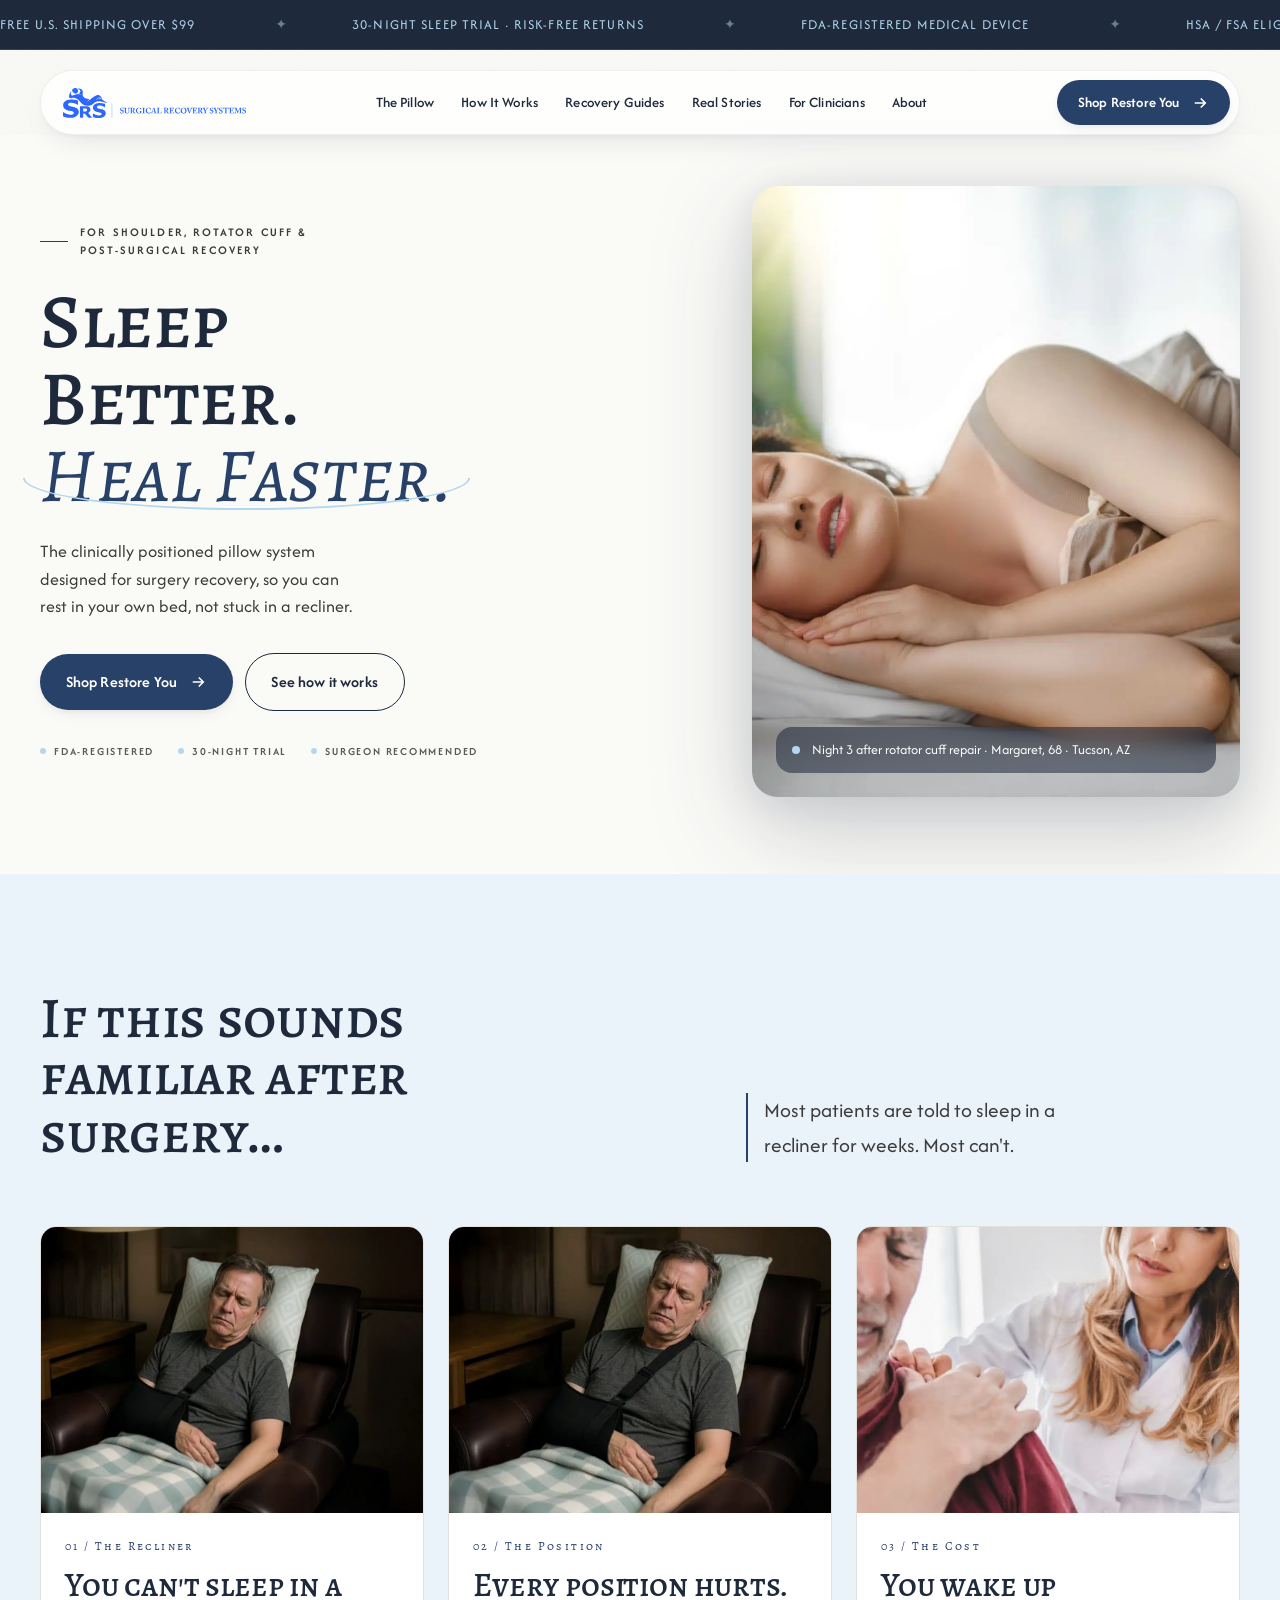
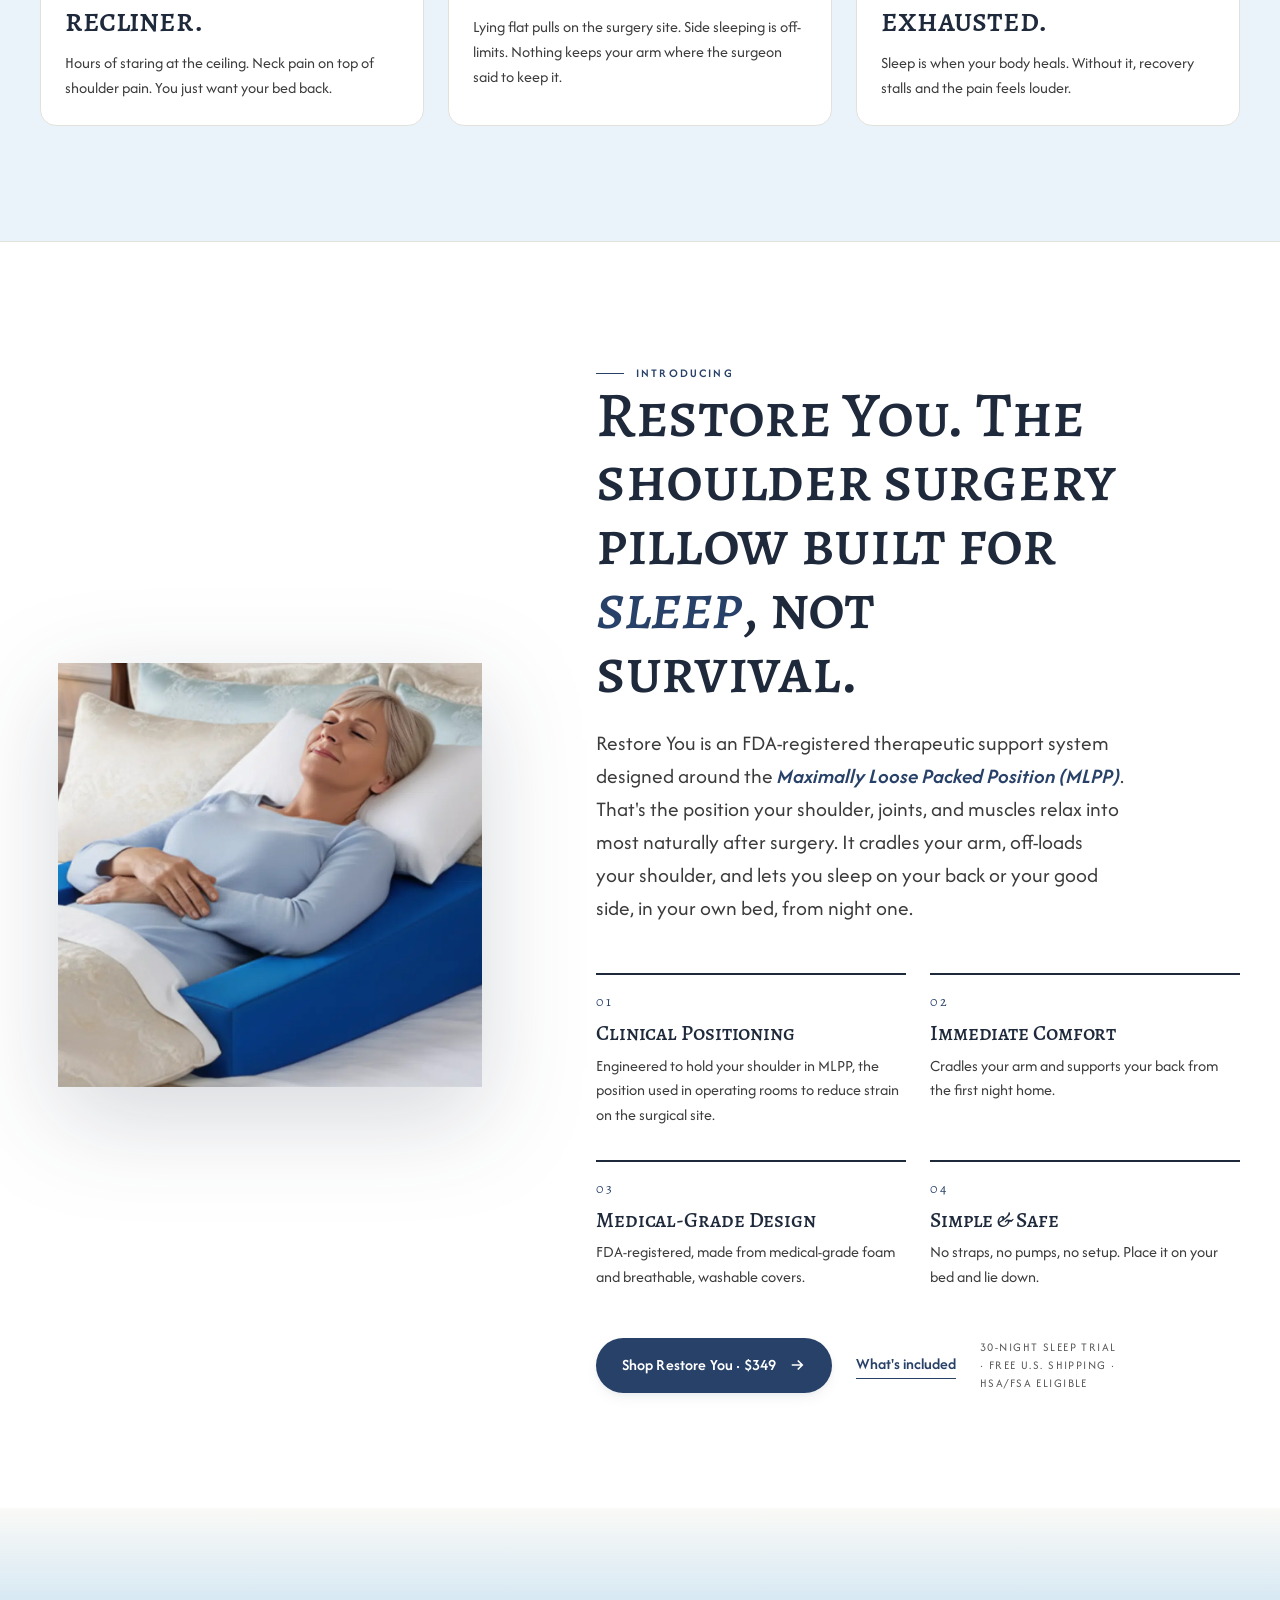
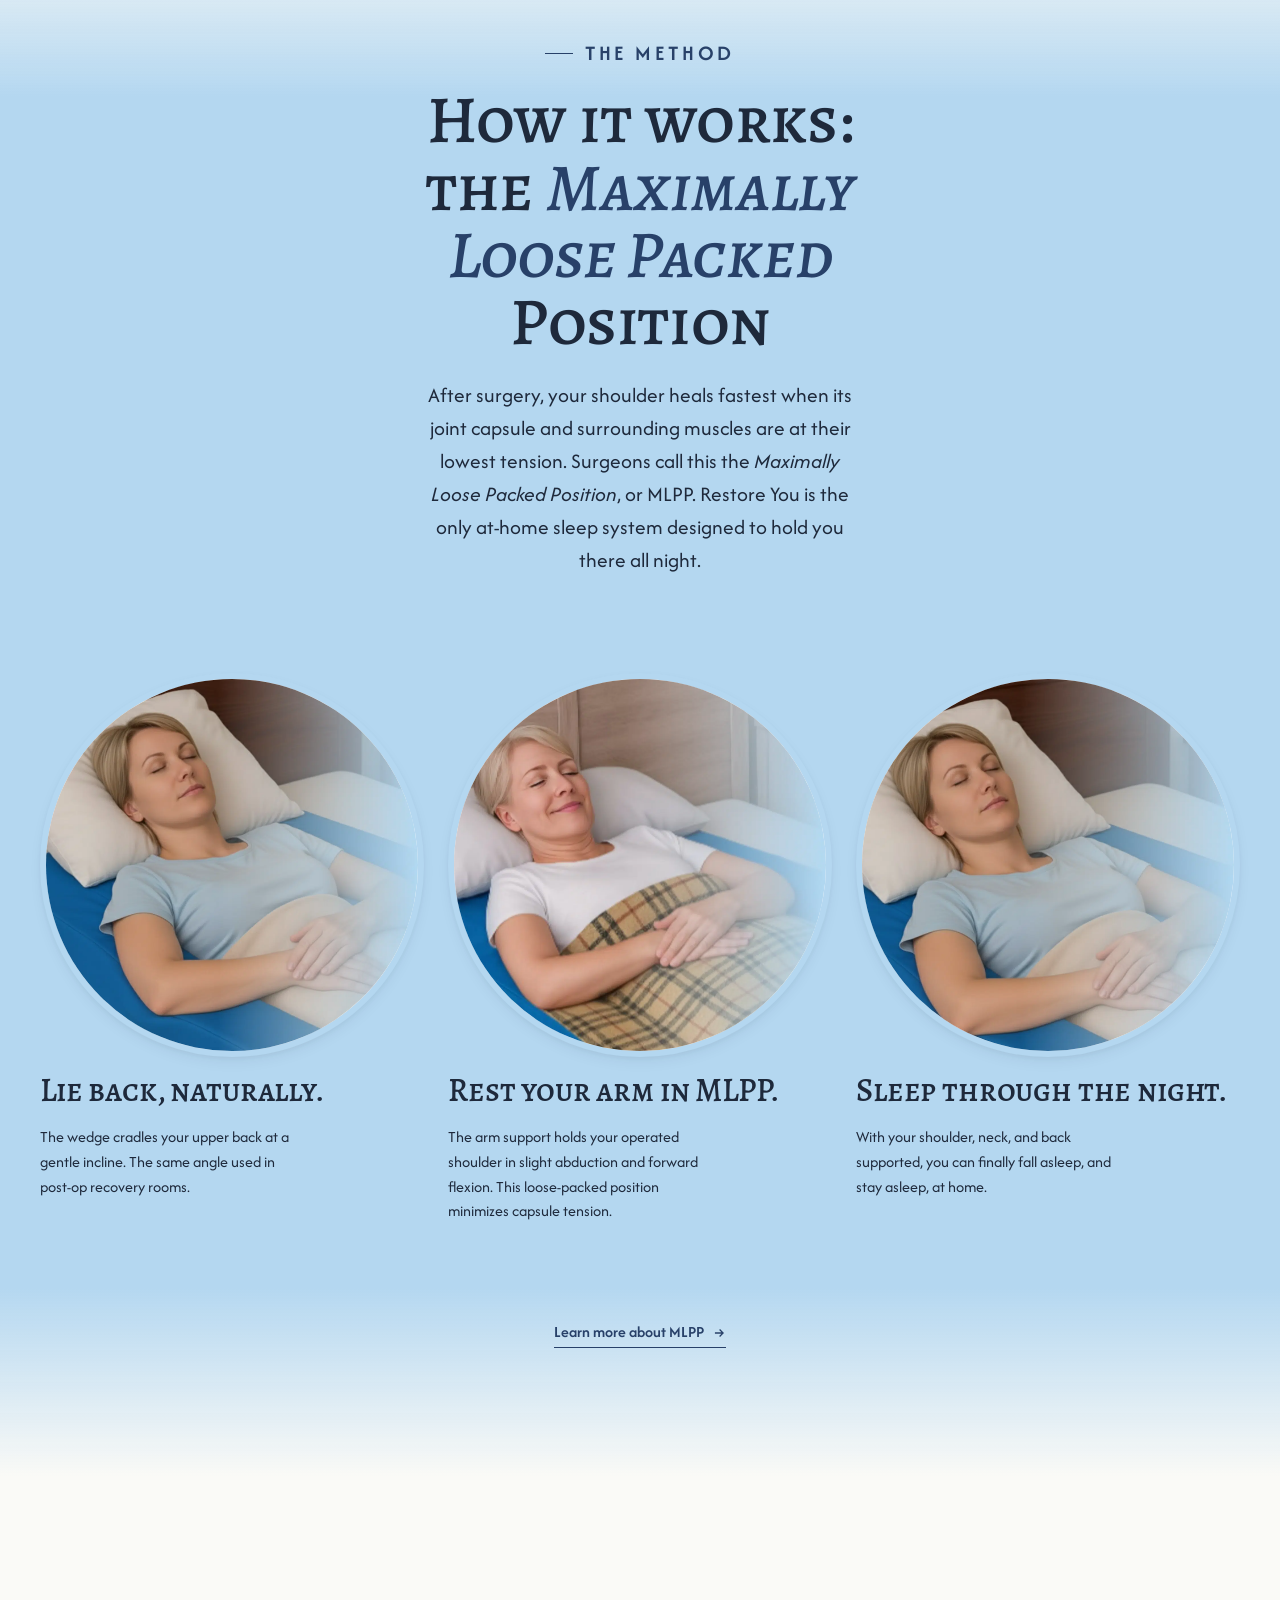
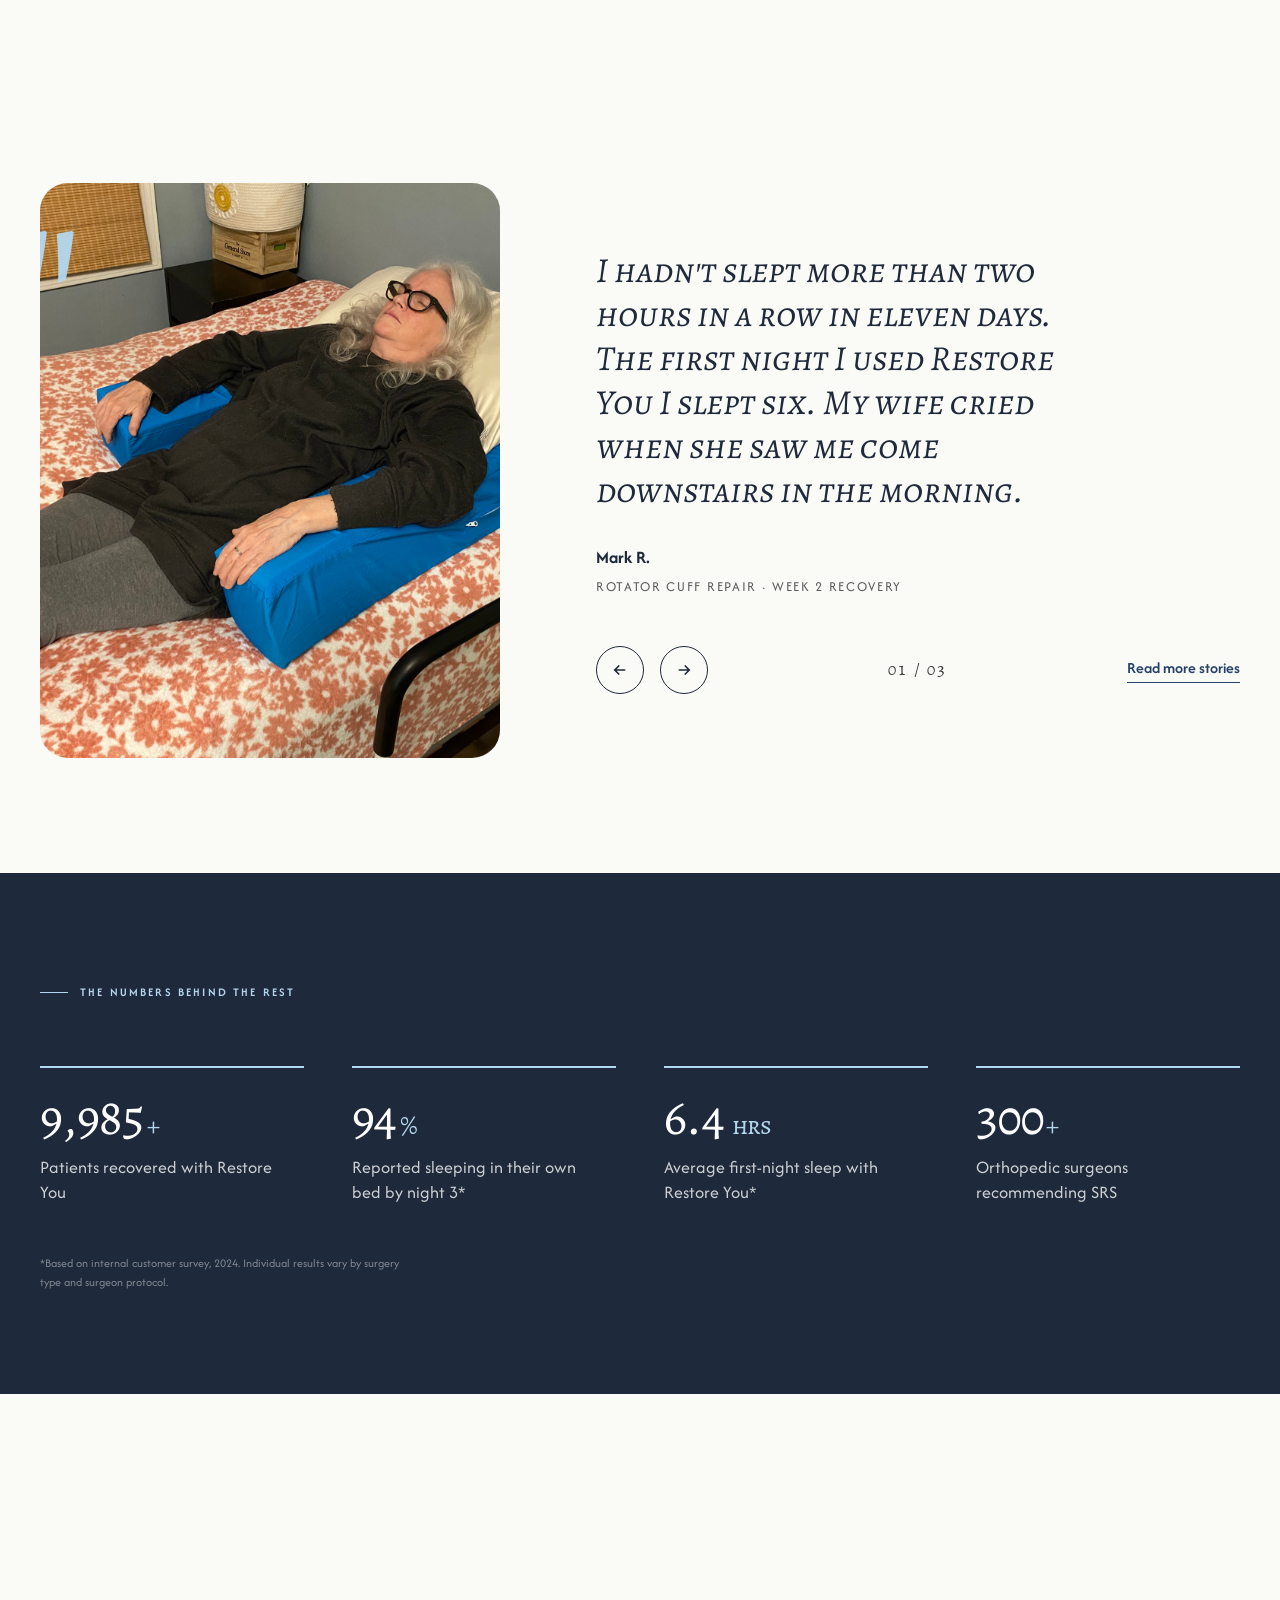
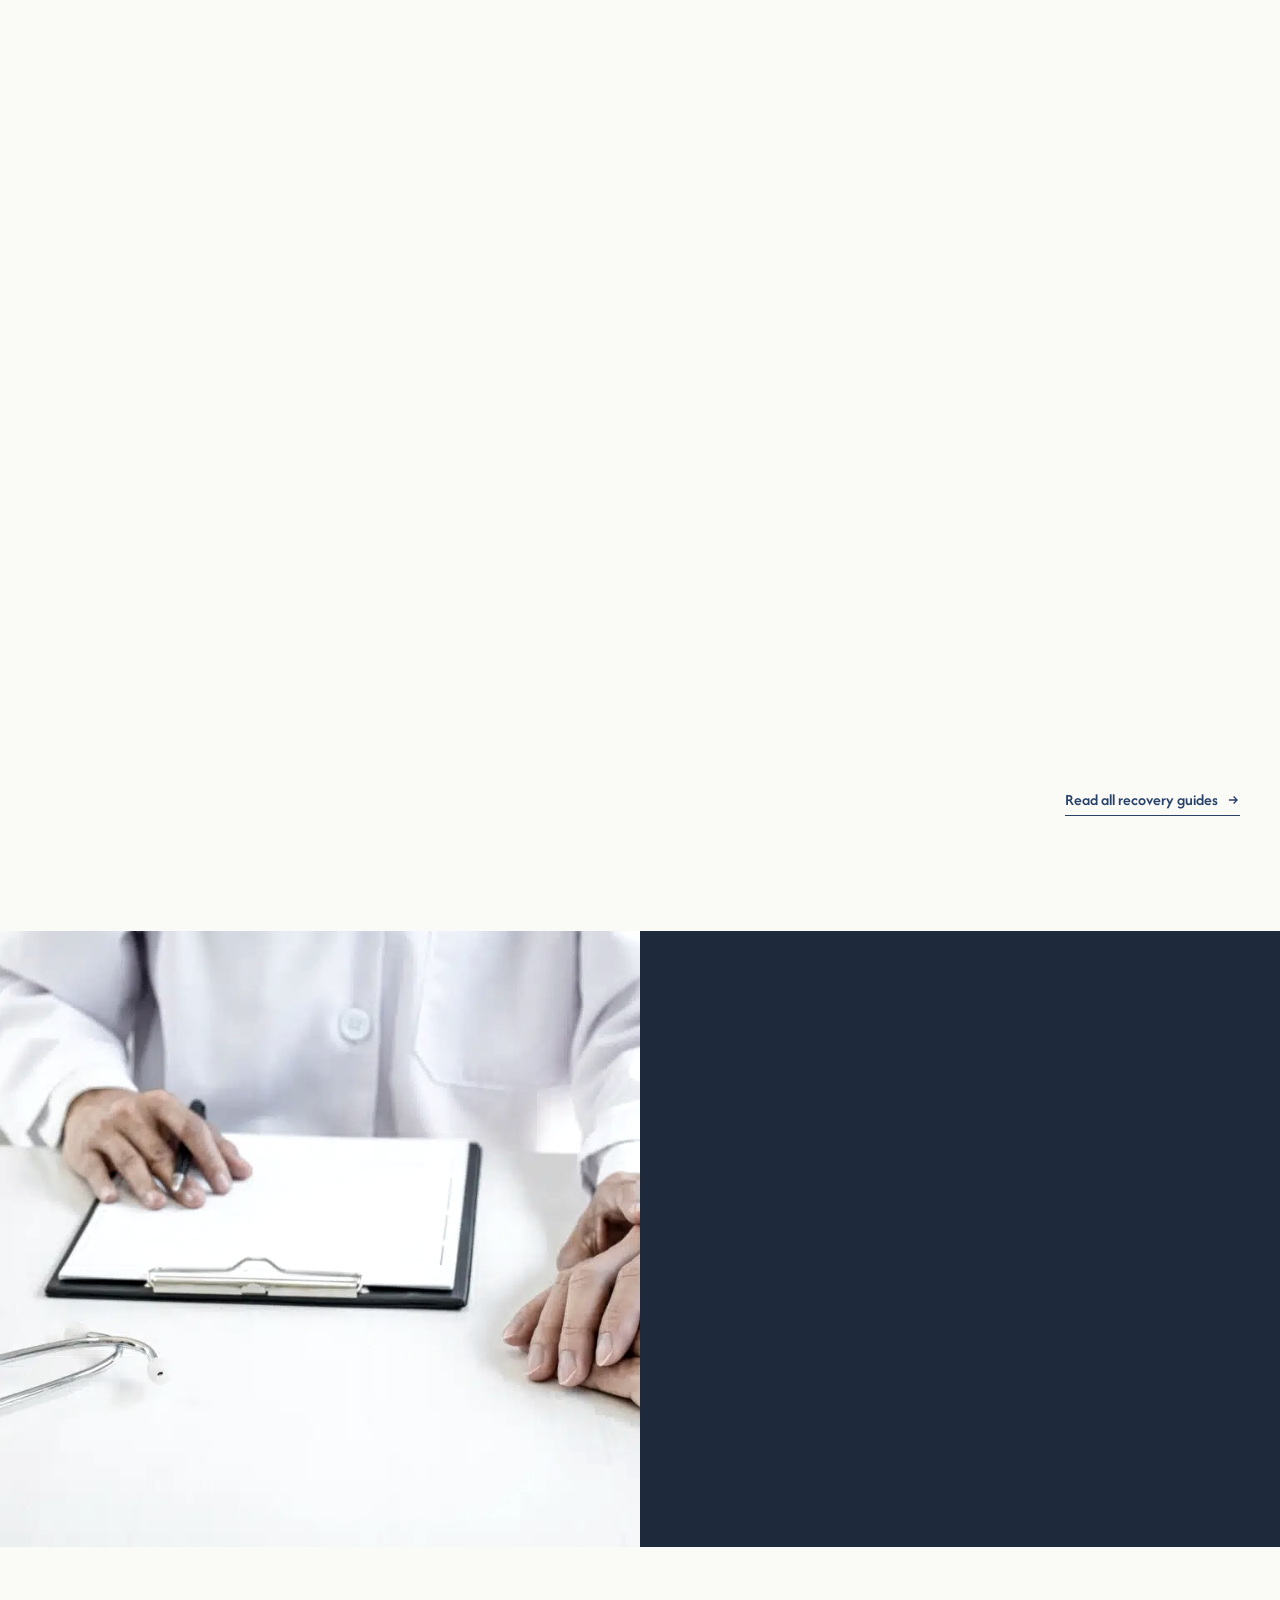
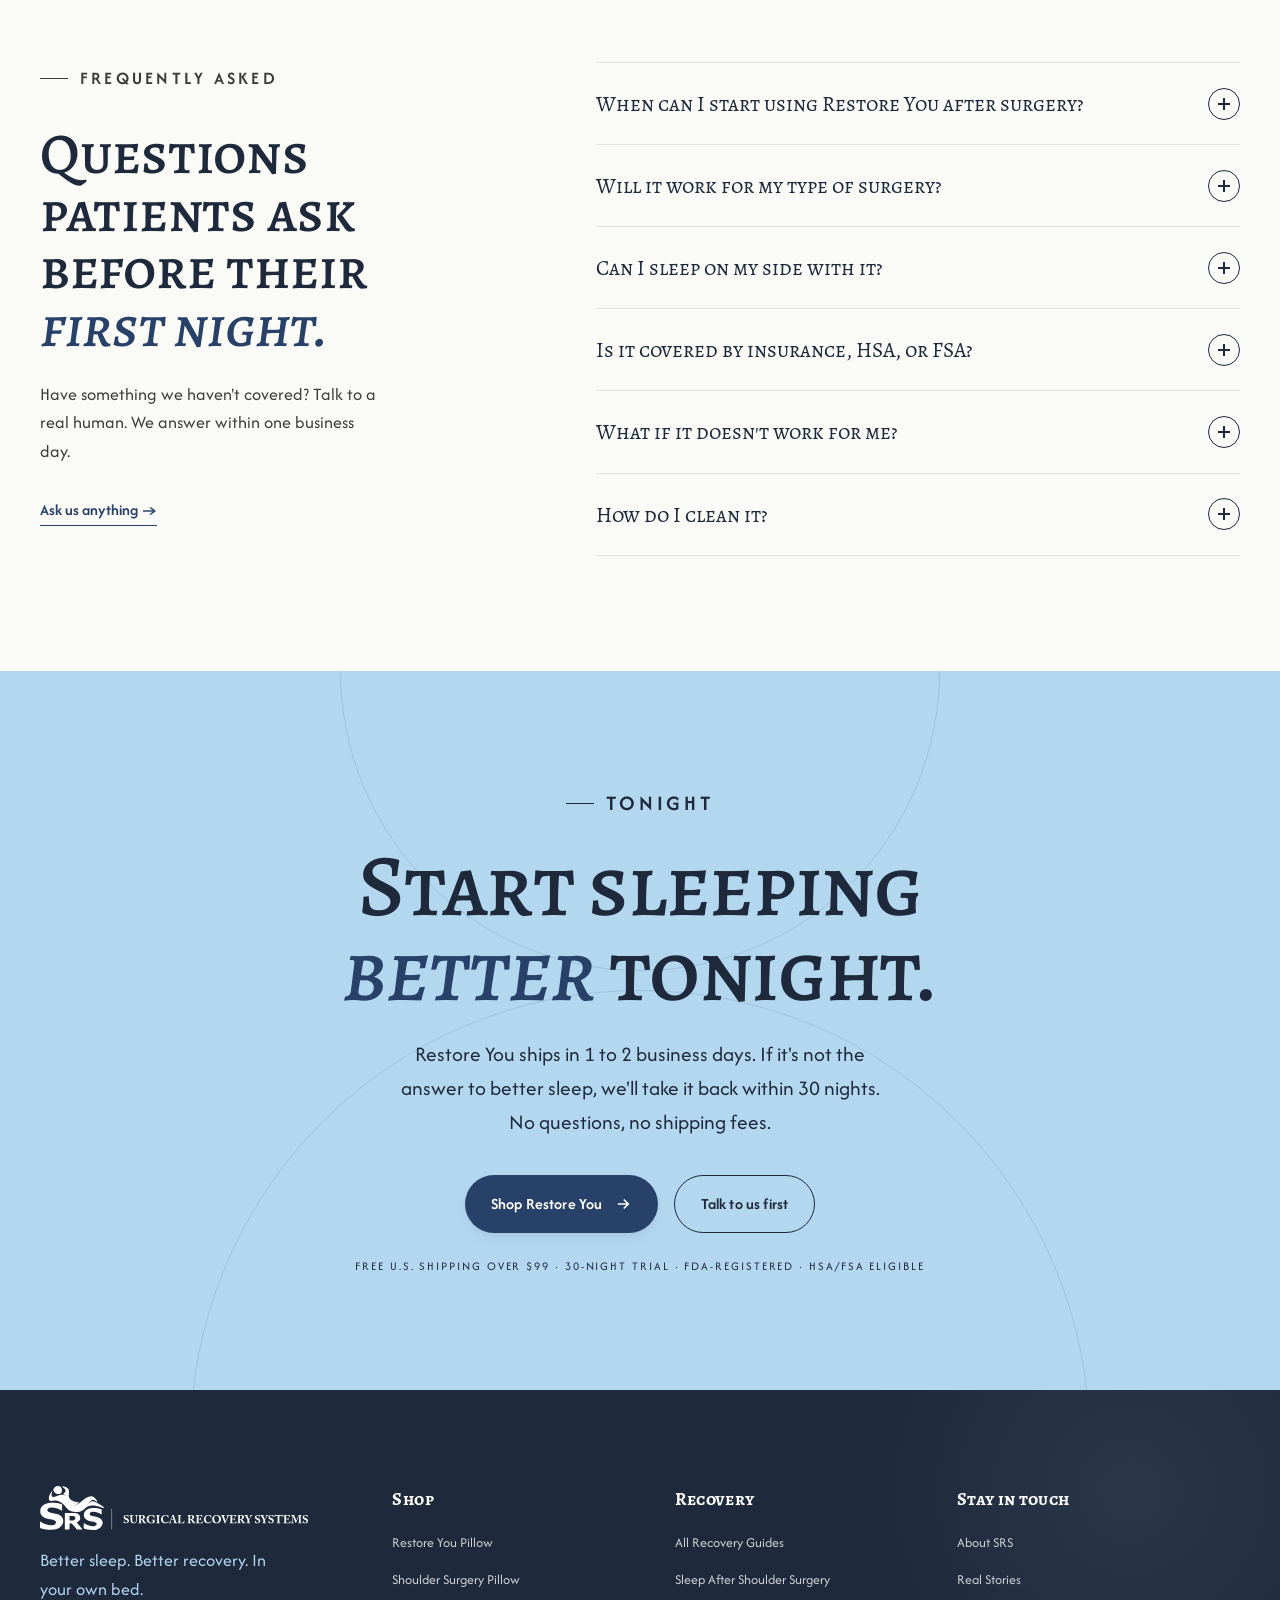
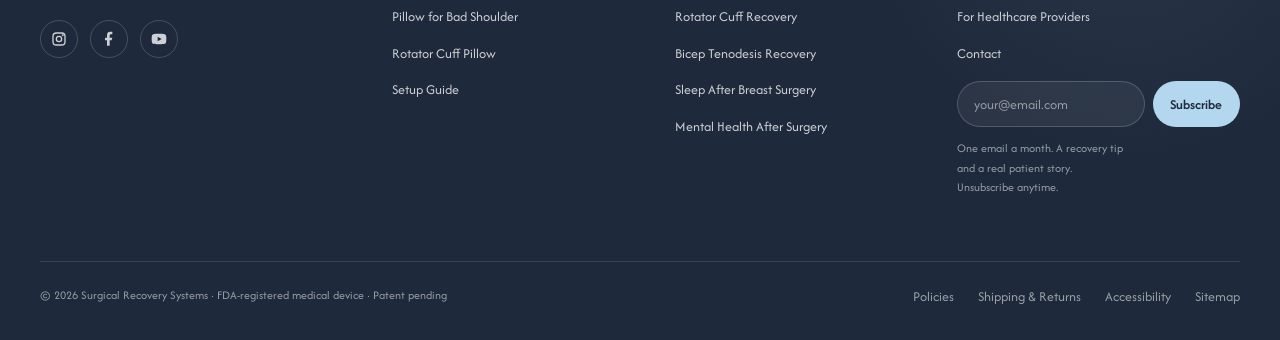
==== commit 193a35ee: "Update H1: Sleep Better. Heal Faster." ====
--- a/home/index.html
+++ b/home/index.html
@@ -66,10 +66,8 @@
         <div class="hero__copy">
           <p class="eyebrow hero__eyebrow" data-reveal>For shoulder, rotator cuff &amp;<br/>post-surgical recovery</p>
           <h1 class="hero__headline" data-reveal data-reveal-delay="1">
-            <span>Sleep</span>
-            <span class="ital">Again.</span>
-            <span>Recover</span>
-            <span>better.</span>
+            <span>Sleep Better.</span>
+            <span class="ital">Heal Faster.</span>
           </h1>
           <p class="hero__sub" data-reveal data-reveal-delay="2">
             The clinically positioned pillow system designed for surgery recovery, so you can rest in your own bed, not stuck in a recliner.
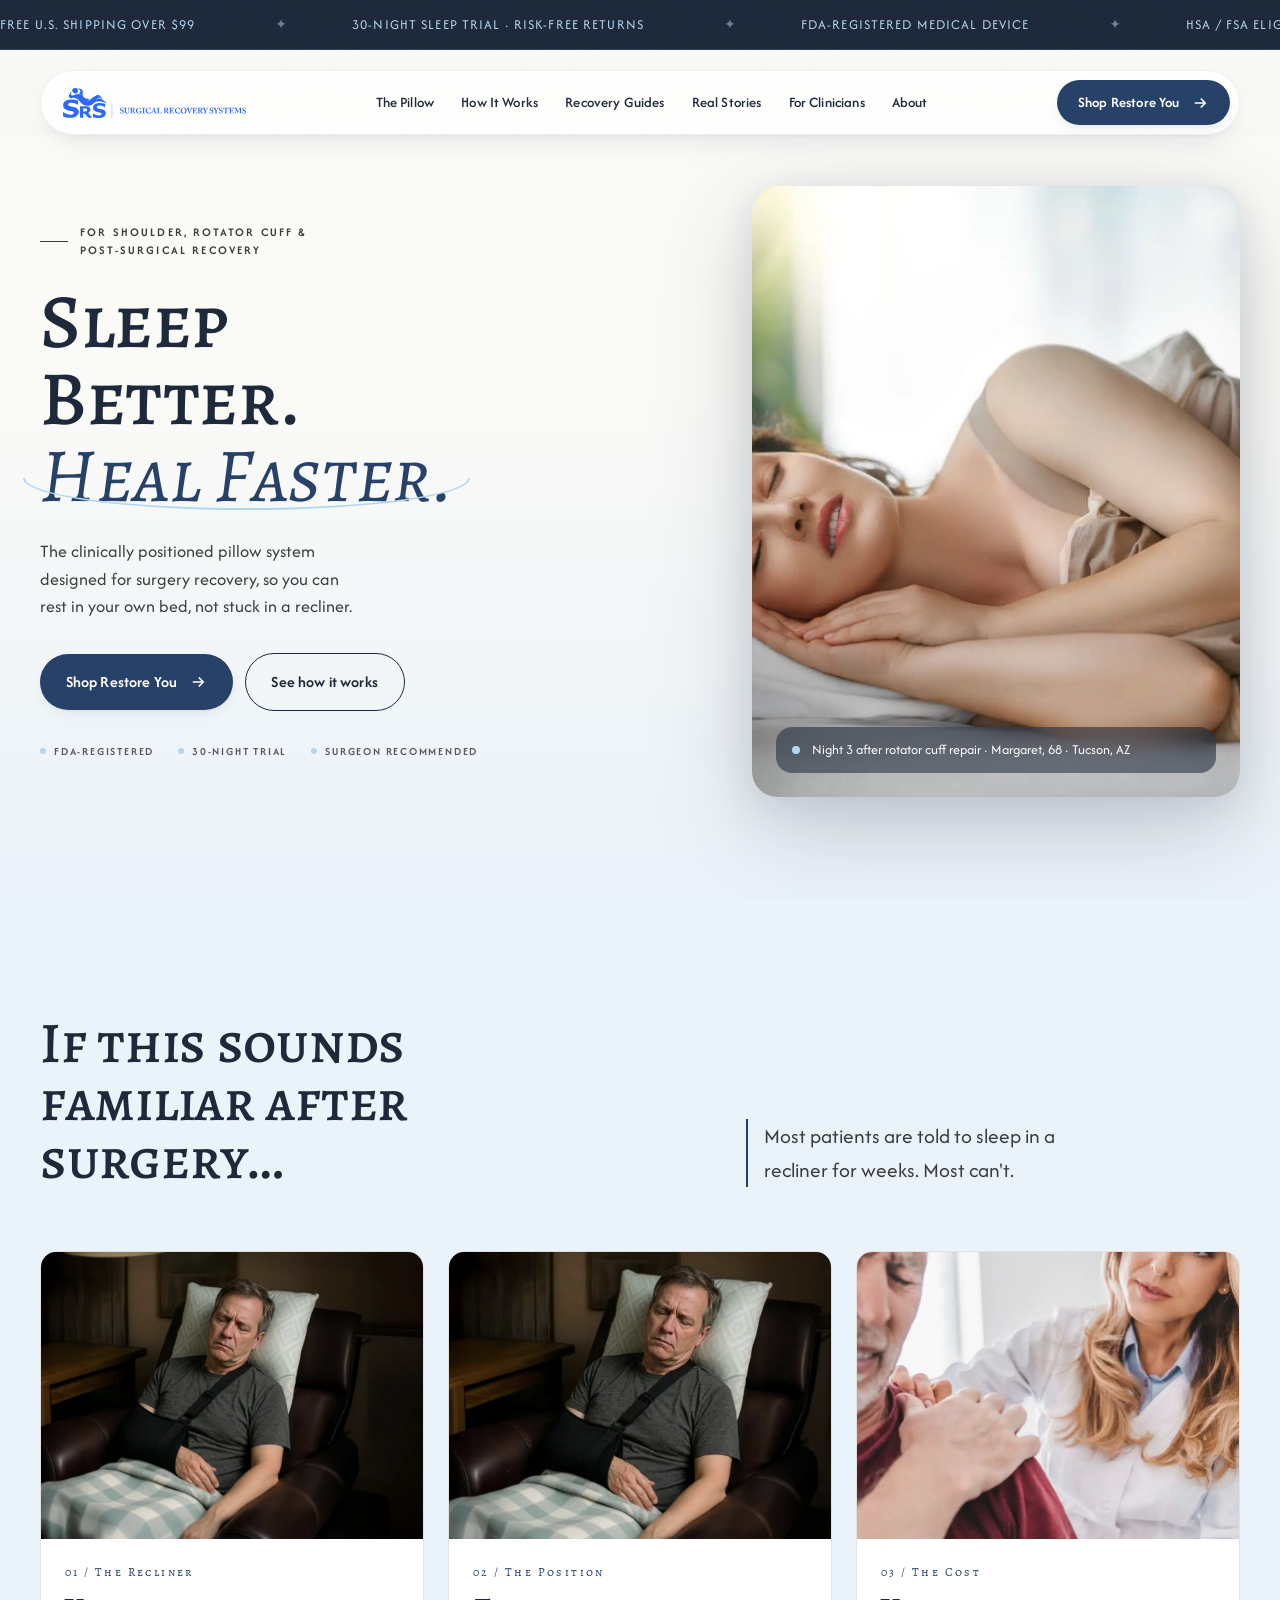
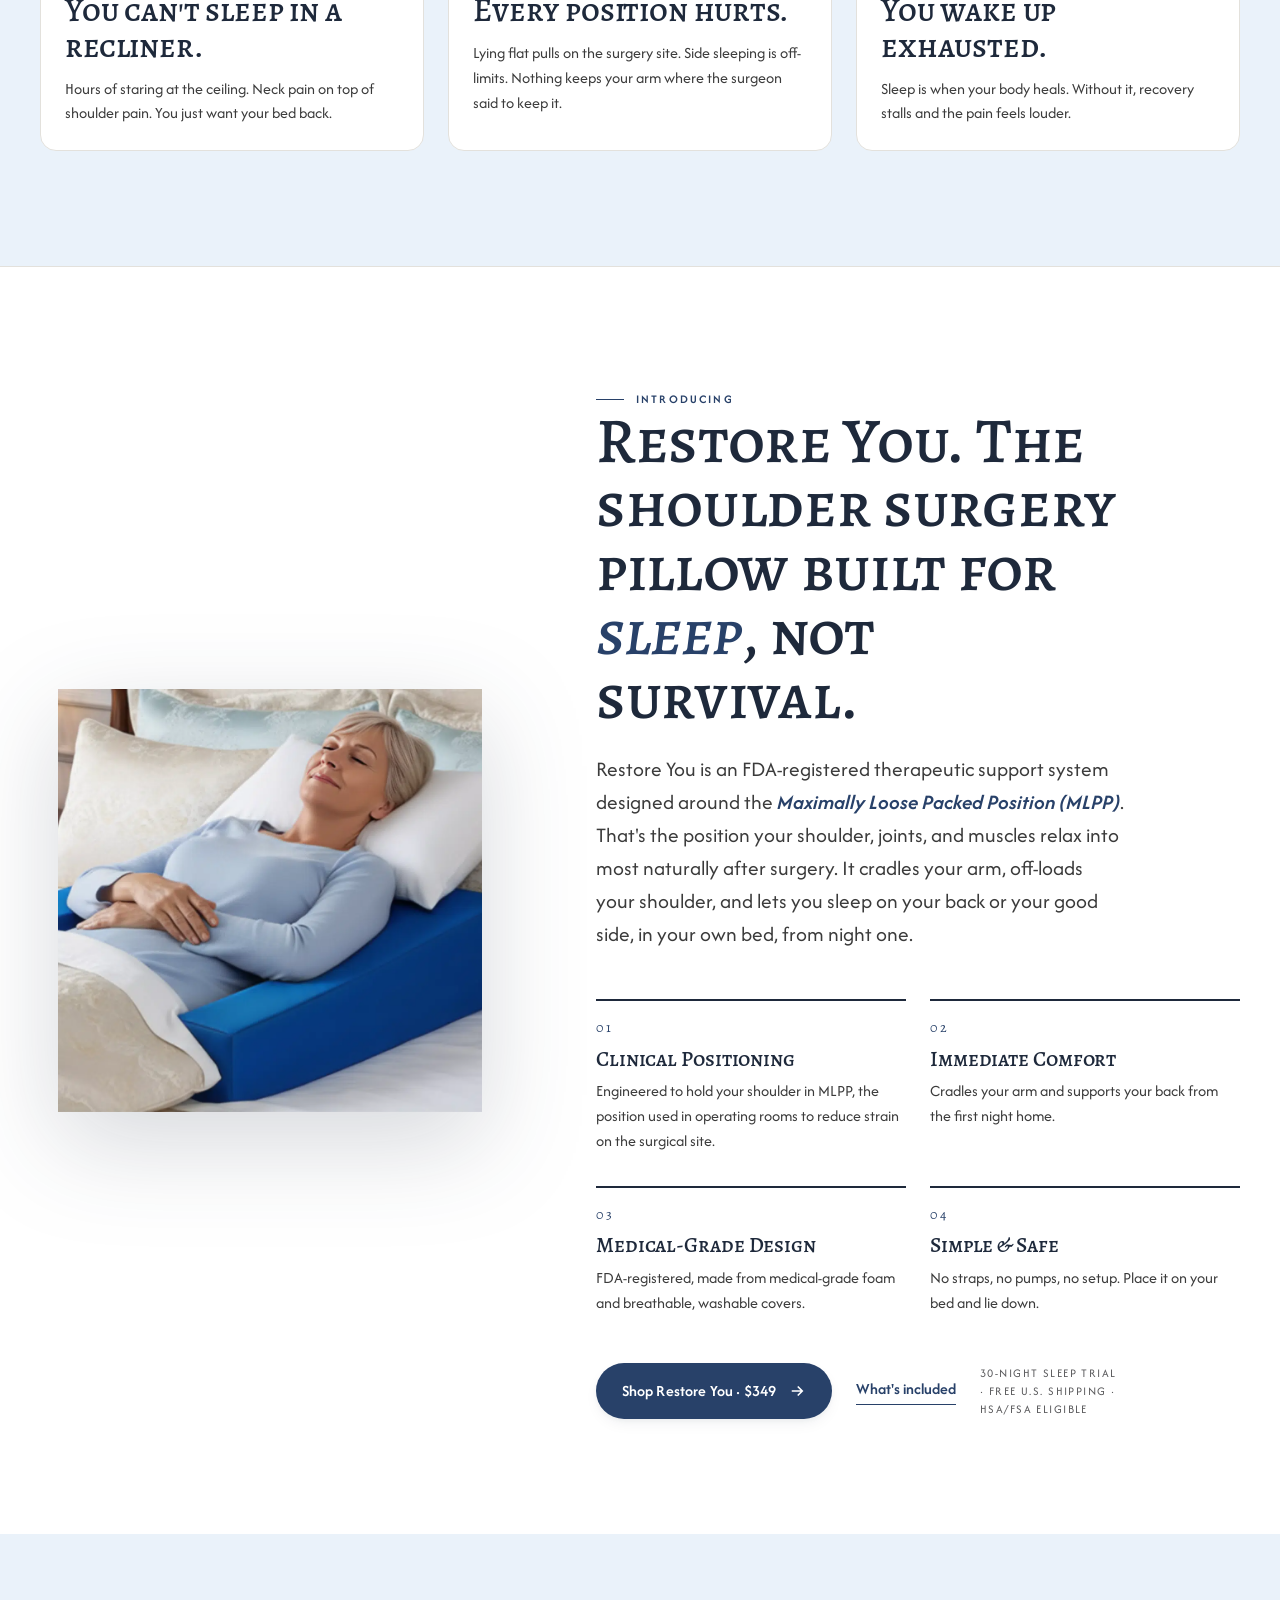
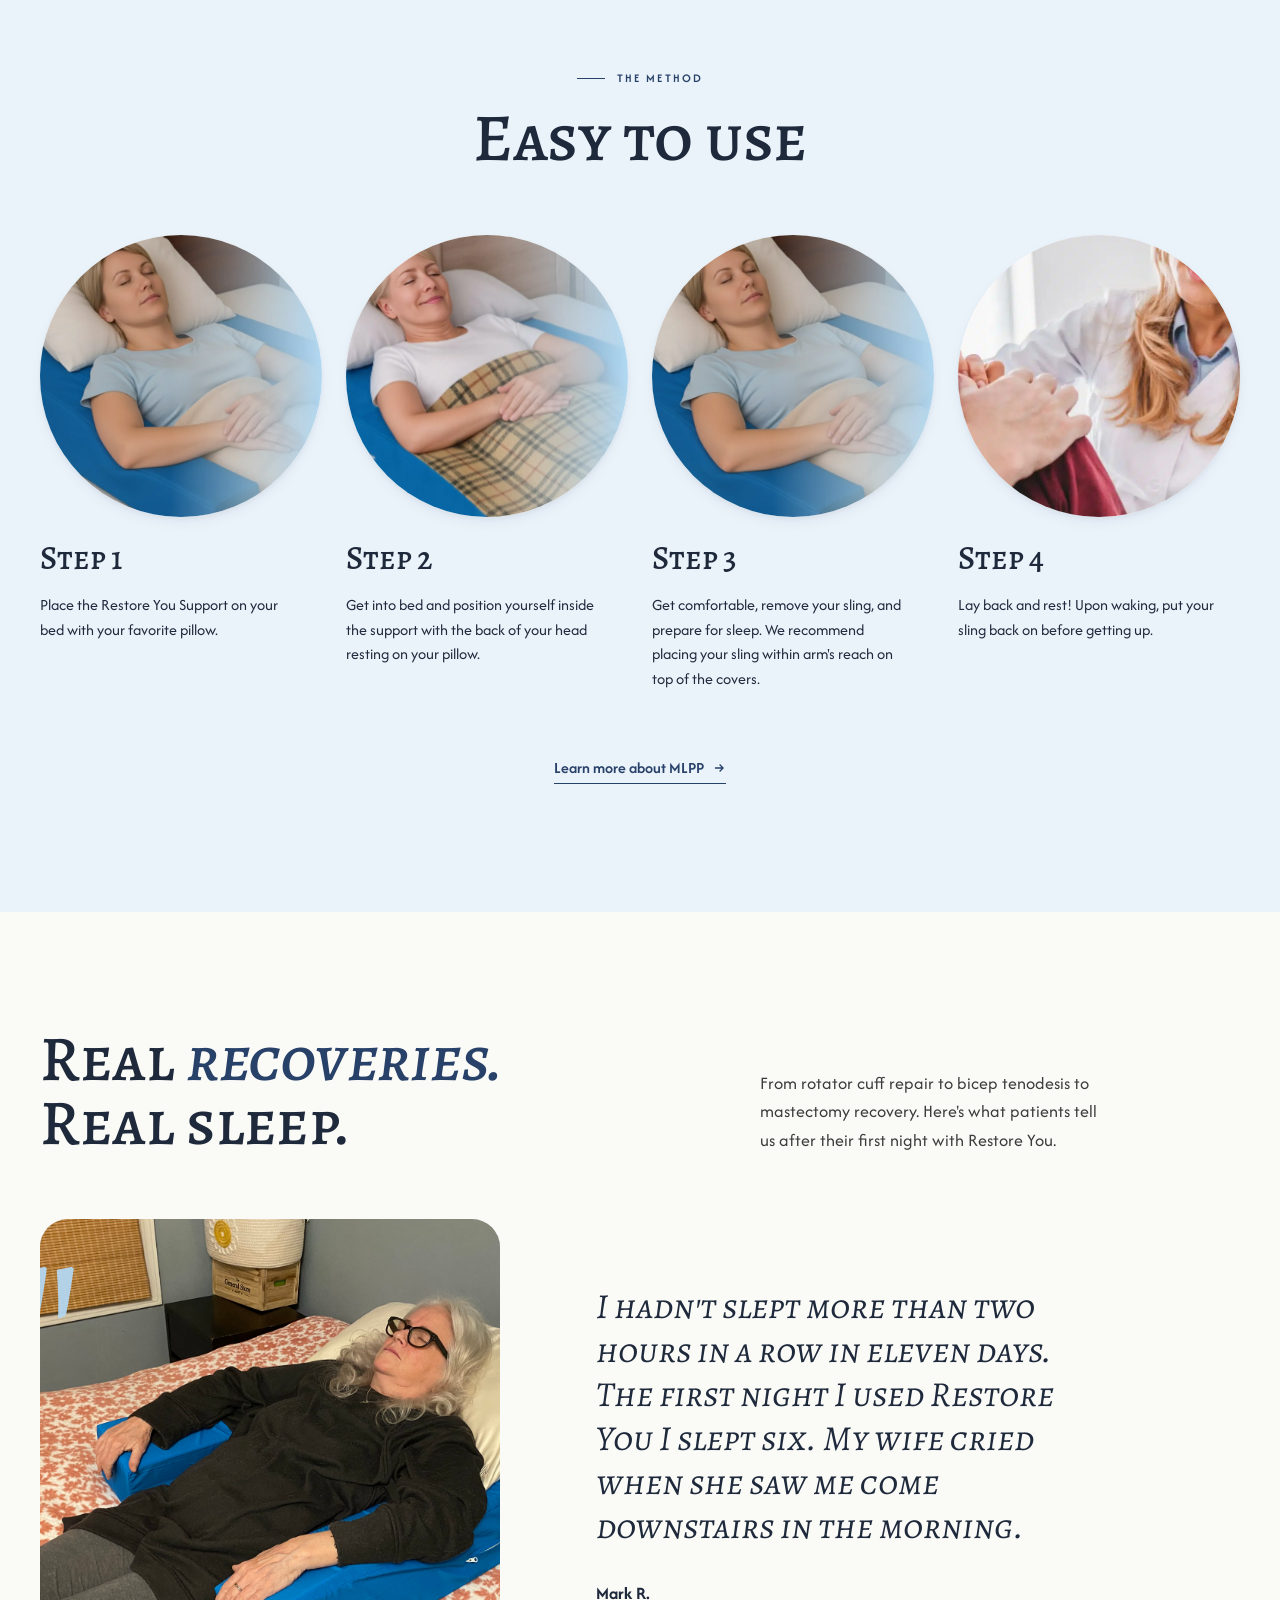
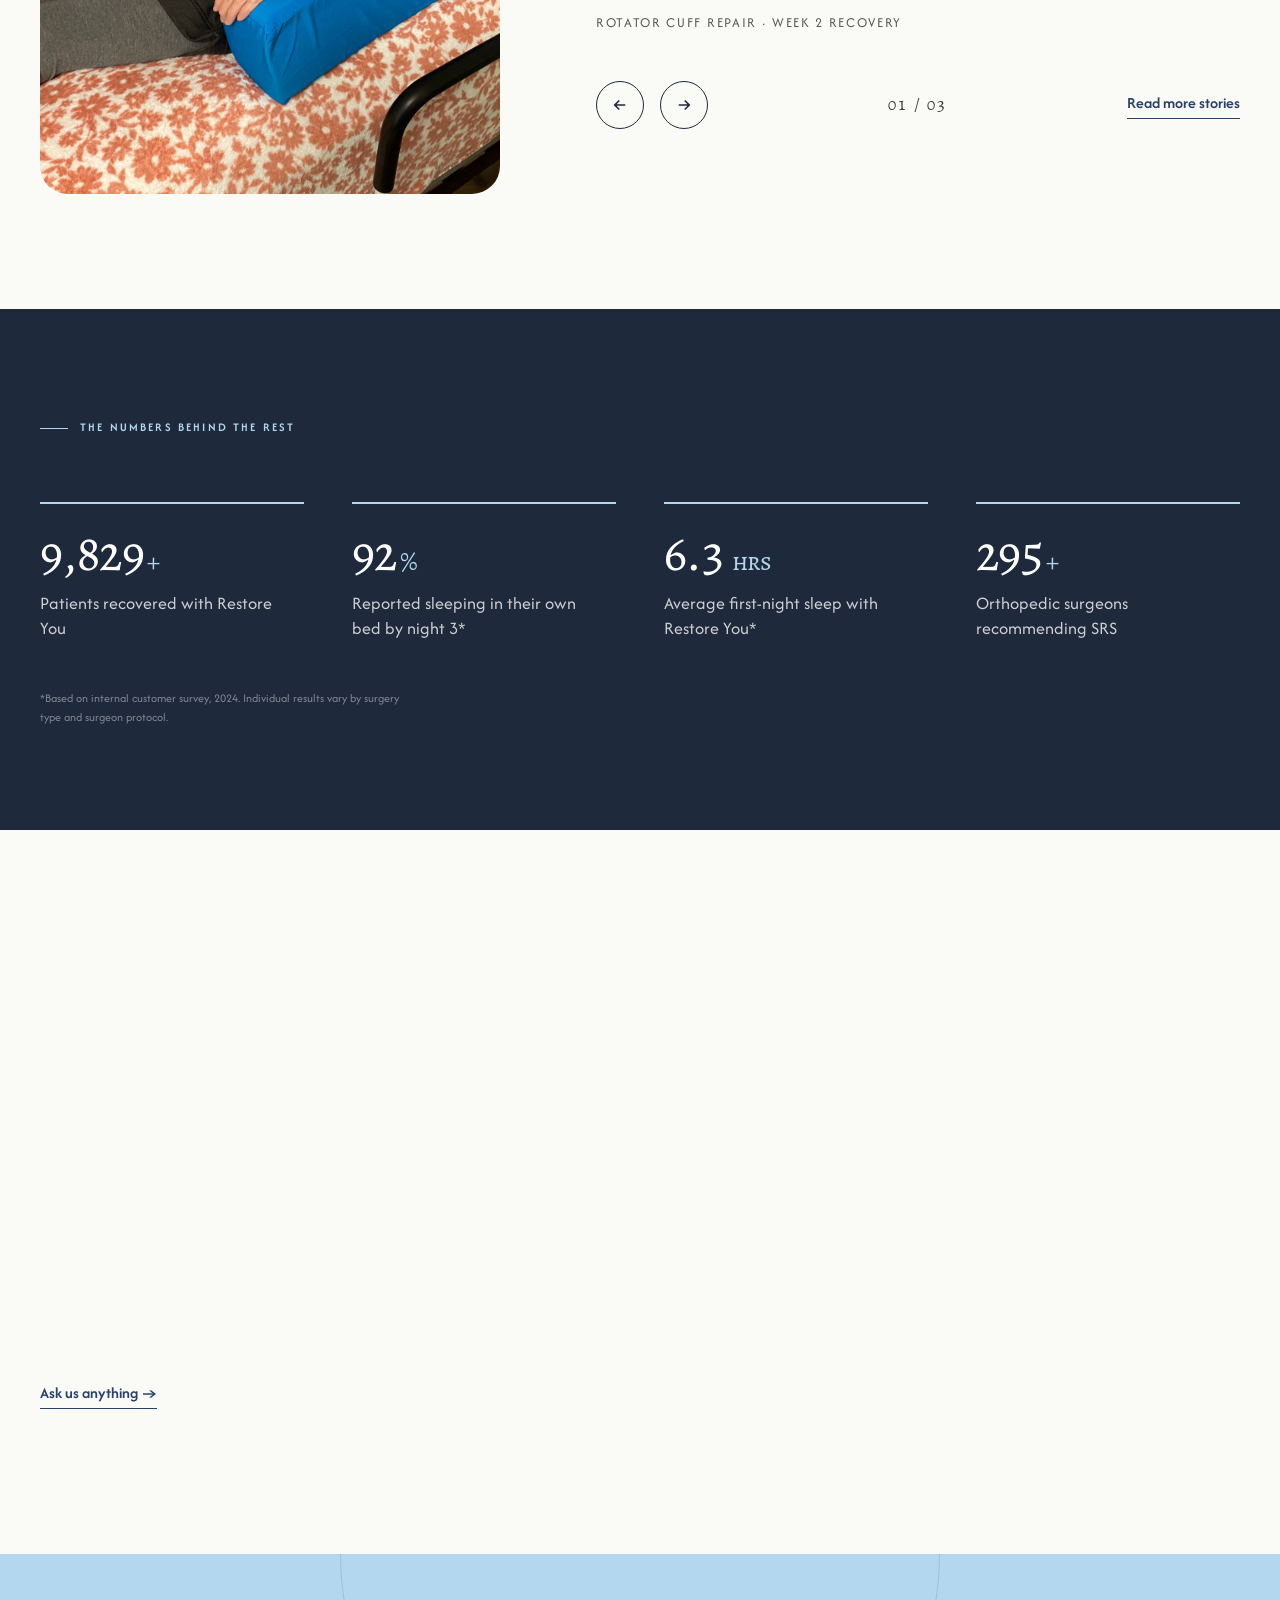
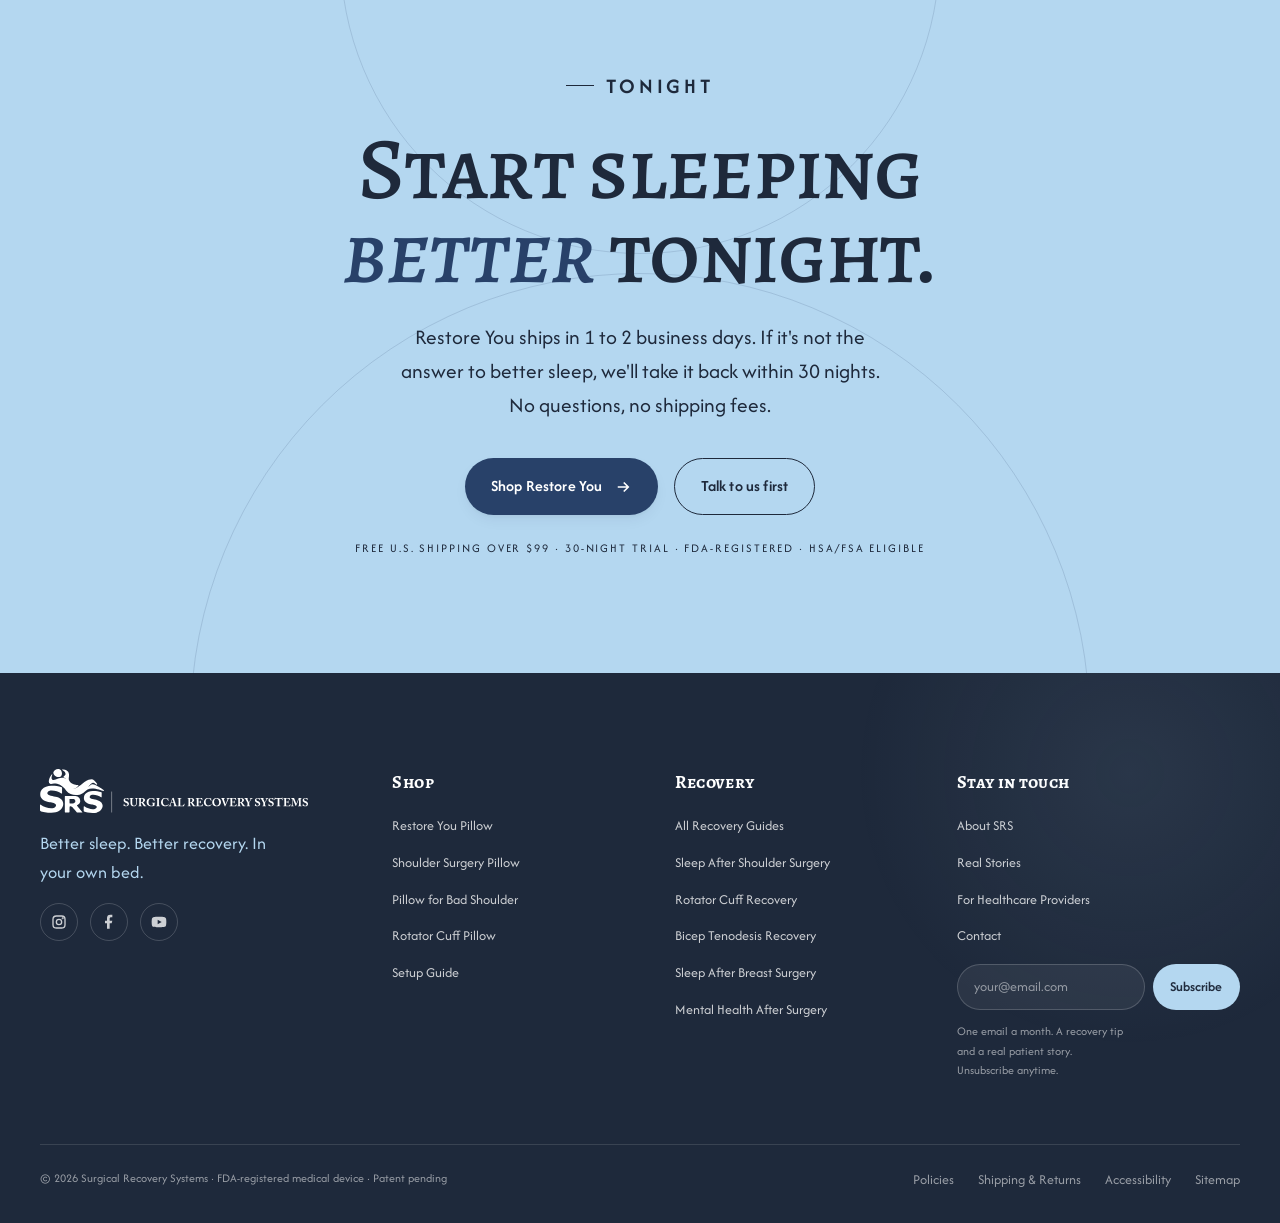
==== commit a1b246b7: "Replace MLPP with Method (Easy to use, 4 steps); remove Guides + Surgeon sections; hero gradient tra" ====
--- a/home/index.html
+++ b/home/index.html
@@ -188,45 +188,49 @@
       </div>
     </section>
 
-    <!-- Section 6 — MLPP / How it works -->
-    <section class="mlpp" id="how-it-works">
+    <!-- Section 6 — The Method (Easy to use, 4 steps) -->
+    <section class="method" id="how-it-works">
       <div class="container">
-        <div class="mlpp__head">
+        <div class="method__head">
           <p class="eyebrow" data-reveal>The Method</p>
-          <h2 data-reveal data-reveal-delay="1">How it works: the <span class="ital">Maximally Loose Packed</span> Position</h2>
-          <p class="lede" data-reveal data-reveal-delay="2">
-            After surgery, your shoulder heals fastest when its joint capsule and surrounding muscles are at their lowest tension. Surgeons call this the <em>Maximally Loose Packed Position</em>, or MLPP. Restore You is the only at-home sleep system designed to hold you there all night.
-          </p>
-        </div>
-
-        <div class="mlpp__steps">
-          <article class="mlpp-step" data-reveal>
-            <div class="mlpp-step__media">
-              <span class="mlpp-step__num">1</span>
-              <img src="../assets/images/mlpp-step-1.png" alt="Diagram of optimal body positioning for sleep after shoulder surgery" loading="lazy" />
-            </div>
-            <h3 class="mlpp-step__title">Lie back, naturally.</h3>
-            <p class="mlpp-step__body">The wedge cradles your upper back at a gentle incline. The same angle used in post-op recovery rooms.</p>
-          </article>
-          <article class="mlpp-step" data-reveal data-reveal-delay="1">
-            <div class="mlpp-step__media">
-              <span class="mlpp-step__num">2</span>
-              <img src="../assets/images/mlpp-step-2.png" alt="MLPP surgery recovery positioning with the Restore You pillow system" loading="lazy" />
-            </div>
-            <h3 class="mlpp-step__title">Rest your arm in MLPP.</h3>
-            <p class="mlpp-step__body">The arm support holds your operated shoulder in slight abduction and forward flexion. This loose-packed position minimizes capsule tension.</p>
-          </article>
-          <article class="mlpp-step" data-reveal data-reveal-delay="2">
-            <div class="mlpp-step__media">
-              <span class="mlpp-step__num">3</span>
-              <img src="../assets/images/mlpp-step-3.png" alt="Patient sleeping comfortably in own bed after shoulder surgery using Restore You" loading="lazy" />
-            </div>
-            <h3 class="mlpp-step__title">Sleep through the night.</h3>
-            <p class="mlpp-step__body">With your shoulder, neck, and back supported, you can finally fall asleep, and stay asleep, at home.</p>
-          </article>
-        </div>
-
-        <div class="mlpp__cta">
+          <h2 data-reveal data-reveal-delay="1">Easy to use</h2>
+        </div>
+
+        <div class="method__steps">
+          <article class="method-step" data-reveal>
+            <div class="method-step__media">
+              <img src="../assets/images/mlpp-step-1.png" alt="Step 1: Restore You Support placed on bed with favorite pillow" loading="lazy" />
+            </div>
+            <h3 class="method-step__title">Step 1</h3>
+            <p class="method-step__body">Place the Restore You Support on your bed with your favorite pillow.</p>
+          </article>
+
+          <article class="method-step" data-reveal data-reveal-delay="1">
+            <div class="method-step__media">
+              <img src="../assets/images/mlpp-step-2.png" alt="Step 2: Patient positioned inside the support with head resting on pillow" loading="lazy" />
+            </div>
+            <h3 class="method-step__title">Step 2</h3>
+            <p class="method-step__body">Get into bed and position yourself inside the support with the back of your head resting on your pillow.</p>
+          </article>
+
+          <article class="method-step" data-reveal data-reveal-delay="2">
+            <div class="method-step__media">
+              <img src="../assets/images/mlpp-step-3.png" alt="Step 3: Patient comfortable with sling removed, ready for sleep" loading="lazy" />
+            </div>
+            <h3 class="method-step__title">Step 3</h3>
+            <p class="method-step__body">Get comfortable, remove your sling, and prepare for sleep. We recommend placing your sling within arm's reach on top of the covers.</p>
+          </article>
+
+          <article class="method-step" data-reveal data-reveal-delay="3">
+            <div class="method-step__media">
+              <img src="../assets/images/pain-exhausted.jpg" alt="Step 4: Patient resting comfortably with sling nearby" loading="lazy" />
+            </div>
+            <h3 class="method-step__title">Step 4</h3>
+            <p class="method-step__body">Lay back and rest! Upon waking, put your sling back on before getting up.</p>
+          </article>
+        </div>
+
+        <div class="method__cta">
           <a href="/maximally-loose-packed-position-mlpp-restore-you-srs/" class="text-link">
             Learn more about MLPP
             <svg class="arrow" viewBox="0 0 24 24" fill="none" stroke="currentColor" stroke-width="2.2" width="14" height="14"><path d="M5 12h14M13 6l6 6-6 6"/></svg>
@@ -310,78 +314,7 @@
       </div>
     </section>
 
-    <!-- Section 9 — Recovery Guides -->
-    <section class="guides section">
-      <div class="container">
-        <div class="guides__head">
-          <h2 data-reveal>Recovery guides written for <span class="ital">real patients.</span></h2>
-          <p data-reveal data-reveal-delay="1">Honest, plain-language guides on what to expect, how to sleep, and how to heal. Written with input from orthopedic surgeons and post-surgical patients.</p>
-        </div>
-
-        <div class="guides__grid">
-          <a href="/biceps-surgery-recovery-time-essential-guide-2025/" class="guide-card" data-reveal>
-            <div class="guide-card__img">
-              <img src="../assets/images/guide-shoulder.jpg" alt="What to expect when recovering from shoulder surgery" loading="lazy" />
-            </div>
-            <div class="guide-card__body">
-              <span class="guide-card__tag">Shoulder</span>
-              <h3>Biceps Surgery Recovery Time: A Week-by-Week Guide</h3>
-              <p>What recovery actually feels like from day 1 to month 4 after bicep tenodesis or distal biceps repair, including sleep, range of motion, and return-to-work milestones.</p>
-              <span class="guide-card__more">Read guide →</span>
-            </div>
-          </a>
-
-          <a href="/best-wedge-pillow-for-shoulder-surgery-recovery/" class="guide-card" data-reveal data-reveal-delay="1">
-            <div class="guide-card__img">
-              <img src="../assets/images/guide-wedge.jpg" alt="Best wedge pillow for shoulder surgery recovery" loading="lazy" />
-            </div>
-            <div class="guide-card__body">
-              <span class="guide-card__tag">Sleep</span>
-              <h3>Best Wedge Pillow for Shoulder Surgery Recovery</h3>
-              <p>Not all wedge pillows are built for surgery. Here's what to look for, and why a generic pillow can actually slow your recovery.</p>
-              <span class="guide-card__more">Read guide →</span>
-            </div>
-          </a>
-
-          <a href="/mental-health-after-surgery-depression-and-recovery-tips/" class="guide-card" data-reveal data-reveal-delay="2">
-            <div class="guide-card__img">
-              <img src="../assets/images/guide-mental-health.jpg" alt="Mental health after surgery: depression, anxiety, and recovery" loading="lazy" />
-            </div>
-            <div class="guide-card__body">
-              <span class="guide-card__tag">Mental Health</span>
-              <h3>Mental Health After Surgery: Depression, Anxiety &amp; Recovery</h3>
-              <p>Why post-surgical depression is more common than people talk about, and what helps. Includes when to call your surgeon and when to call your primary care doctor.</p>
-              <span class="guide-card__more">Read guide →</span>
-            </div>
-          </a>
-        </div>
-
-        <div class="guides__footer">
-          <a href="/surgery-recovery-blog/" class="text-link">
-            Read all recovery guides
-            <svg class="arrow" viewBox="0 0 24 24" fill="none" stroke="currentColor" stroke-width="2.2" width="14" height="14"><path d="M5 12h14M13 6l6 6-6 6"/></svg>
-          </a>
-        </div>
-      </div>
-    </section>
-
-    <!-- Section 10 — Surgeon strip -->
-    <section class="surgeon">
-      <div class="surgeon__inner">
-        <div class="surgeon__media" style="background-image: url('../assets/images/surgeon-strip.jpg');" role="img" aria-label="Orthopedic surgeon discussing recovery options with patient"></div>
-        <div class="surgeon__copy">
-          <p class="eyebrow" data-reveal>For Healthcare Providers</p>
-          <h2 data-reveal data-reveal-delay="1">Recommended by orthopedic surgeons across the U.S.</h2>
-          <p data-reveal data-reveal-delay="2">Restore You is used in over 300 orthopedic, sports medicine, and surgical practices nationwide. If you're a healthcare provider, we offer clinical evidence packs, sample units, and bulk patient-discount codes.</p>
-          <a href="/healthcare-providers/" class="btn btn--ghost" data-reveal data-reveal-delay="3">
-            For Healthcare Providers
-            <svg class="arrow" viewBox="0 0 24 24" fill="none" stroke="currentColor" stroke-width="2.2"><path d="M5 12h14M13 6l6 6-6 6"/></svg>
-          </a>
-        </div>
-      </div>
-    </section>
-
-    <!-- Section 11 — FAQ -->
+    <!-- Section 9 — FAQ -->
     <section class="faq section">
       <div class="container faq__inner">
         <div class="faq__head">
--- a/home/styles.css
+++ b/home/styles.css
@@ -8,9 +8,14 @@
 .hero {
   position: relative;
   padding-top: clamp(2rem, 4vw, 3.5rem);
-  padding-bottom: clamp(3rem, 6vw, 5rem);
+  padding-bottom: clamp(4rem, 8vw, 7rem);
   isolation: isolate;
-  background: var(--c-paper);
+  background: linear-gradient(
+    180deg,
+    var(--c-paper) 0%,
+    var(--c-paper) 35%,
+    var(--c-blue-wash) 100%
+  );
 }
 .hero__inner {
   display: grid;
@@ -369,81 +374,71 @@
   line-height: 1.5;
 }
 
-/* MLPP --------------------------------------------------------------------- */
-.mlpp {
-  background:
-    linear-gradient(180deg, transparent 0%, var(--c-blue-light) 12%, var(--c-blue-light) 88%, transparent 100%);
+/* METHOD — Easy to use, 4 steps, light blue ------------------------------- */
+.method {
+  background: var(--c-blue-wash);
   padding-block: clamp(5rem, 10vw, 9rem);
 }
-.mlpp__head {
+.method__head {
   text-align: center;
   max-width: 56ch;
-  margin: 0 auto var(--s-9) auto;
-}
-.mlpp__head .eyebrow { justify-content: center; margin-bottom: var(--s-4); color: var(--c-blue-dark); }
-.mlpp__head h2 {
-  font-size: clamp(2.2rem, 5.4vw, 4.2rem);
+  margin: 0 auto var(--s-8) auto;
+}
+.method__head .eyebrow {
+  justify-content: center;
+  margin-bottom: var(--s-4);
+  color: var(--c-blue-dark);
+}
+.method__head h2 {
+  font-size: clamp(2.4rem, 5.4vw, 4.2rem);
   line-height: 1;
-  margin-bottom: var(--s-5);
-}
-.mlpp__head h2 .ital { font-style: italic; color: var(--c-blue-dark); }
-.mlpp__head p { font-size: var(--t-lg); color: var(--c-blue-darker); }
-
-.mlpp__steps {
-  display: grid;
-  grid-template-columns: 1fr;
-  gap: var(--s-6);
-  position: relative;
-}
-@media (min-width: 768px) {
-  .mlpp__steps { grid-template-columns: repeat(3, 1fr); gap: var(--s-5); }
-}
-
-.mlpp-step {
-  position: relative;
+  margin-bottom: 0;
+}
+
+.method__steps {
+  display: grid;
+  grid-template-columns: 1fr;
+  gap: var(--s-7);
+}
+@media (min-width: 640px) {
+  .method__steps { grid-template-columns: repeat(2, 1fr); gap: var(--s-6); }
+}
+@media (min-width: 1024px) {
+  .method__steps { grid-template-columns: repeat(4, 1fr); gap: var(--s-5); }
+}
+
+.method-step {
   display: flex;
   flex-direction: column;
   gap: var(--s-4);
-  z-index: 1;
-}
-.mlpp-step__media {
+  text-align: left;
+}
+.method-step__media {
   aspect-ratio: 1 / 1;
   background: var(--c-white);
   border-radius: 50%;
   overflow: hidden;
-  border: 6px solid var(--c-blue-light);
   box-shadow: var(--sh-2);
-  display: grid; place-items: center;
-  position: relative;
-}
-.mlpp-step__media img {
+  position: relative;
+}
+.method-step__media img {
   width: 100%; height: 100%;
   object-fit: cover;
 }
-.mlpp-step__num {
-  position: absolute;
-  top: -10px;
-  left: 12px;
-  background: var(--c-blue-darker);
-  color: var(--c-white);
-  font-family: var(--font-display);
-  font-size: var(--t-md);
-  width: 44px; height: 44px;
-  display: grid; place-items: center;
-  border-radius: 50%;
-  z-index: 2;
-}
-.mlpp-step__title {
+.method-step__title {
+  font-family: var(--font-display);
   font-size: var(--t-xl);
   line-height: 1.1;
-}
-.mlpp-step__body {
+  color: var(--c-blue-darker);
+  margin-top: var(--s-2);
+}
+.method-step__body {
   font-size: var(--t-base);
   color: var(--c-blue-darker);
   line-height: 1.55;
   max-width: 32ch;
 }
-.mlpp__cta { text-align: center; margin-top: var(--s-9); }
+.method__cta { text-align: center; margin-top: var(--s-8); }
 
 /* STORIES ----------------------------------------------------------------- */
 .stories {
@@ -620,149 +615,6 @@
   max-width: 60ch;
 }
 
-/* GUIDES ------------------------------------------------------------------ */
-.guides {
-  background: var(--c-paper);
-}
-.guides__head {
-  display: grid;
-  grid-template-columns: 1fr;
-  gap: var(--s-5);
-  margin-bottom: var(--s-8);
-  align-items: end;
-}
-@media (min-width: 768px) {
-  .guides__head { grid-template-columns: 1.4fr 1fr; gap: var(--s-7); }
-}
-.guides__head h2 {
-  font-size: clamp(2.2rem, 5vw, 3.8rem);
-  line-height: 1;
-  max-width: 18ch;
-}
-.guides__head .ital { font-style: italic; color: var(--c-blue-dark); }
-.guides__head p {
-  font-size: var(--t-md);
-  color: var(--c-gray-dark);
-  max-width: 40ch;
-}
-
-.guides__grid {
-  display: grid;
-  grid-template-columns: 1fr;
-  gap: var(--s-5);
-}
-@media (min-width: 768px) {
-  .guides__grid { grid-template-columns: repeat(3, 1fr); }
-}
-.guide-card {
-  display: flex;
-  flex-direction: column;
-  background: var(--c-white);
-  border-radius: var(--r-lg);
-  overflow: hidden;
-  border: 1px solid var(--c-line);
-  transition: transform var(--d-base) var(--ease-out), box-shadow var(--d-base) var(--ease-out);
-}
-.guide-card:hover { transform: translateY(-4px); box-shadow: var(--sh-3); }
-.guide-card__img {
-  aspect-ratio: 16 / 10;
-  overflow: hidden;
-  background: var(--c-blue-mist);
-}
-.guide-card__img img {
-  width: 100%; height: 100%;
-  object-fit: cover;
-  transition: transform 700ms var(--ease-out);
-}
-.guide-card:hover .guide-card__img img { transform: scale(1.06); }
-.guide-card__body {
-  padding: var(--s-5);
-  display: flex;
-  flex-direction: column;
-  gap: var(--s-3);
-  flex: 1;
-}
-.guide-card__tag {
-  font-size: var(--t-xs);
-  letter-spacing: 0.18em;
-  text-transform: uppercase;
-  color: var(--c-blue-dark);
-  font-weight: 700;
-}
-.guide-card h3 {
-  font-size: var(--t-xl);
-  line-height: 1.15;
-}
-.guide-card p {
-  font-size: var(--t-base);
-  color: var(--c-gray-dark);
-  line-height: 1.55;
-  flex: 1;
-}
-.guide-card__more {
-  display: inline-flex;
-  align-items: center;
-  gap: var(--s-2);
-  font-weight: 600;
-  color: var(--c-blue-dark);
-  font-size: var(--t-sm);
-  margin-top: var(--s-2);
-  letter-spacing: 0.04em;
-}
-.guides__footer {
-  margin-top: var(--s-7);
-  display: flex;
-  justify-content: flex-end;
-}
-
-/* SURGEON STRIP ----------------------------------------------------------- */
-.surgeon {
-  background: var(--c-blue-darker);
-  color: var(--c-white);
-  padding: 0;
-}
-.surgeon__inner {
-  display: grid;
-  grid-template-columns: 1fr;
-  align-items: stretch;
-}
-@media (min-width: 768px) {
-  .surgeon__inner { grid-template-columns: 1fr 1fr; min-height: 420px; }
-}
-.surgeon__media {
-  min-height: 280px;
-  background-size: cover;
-  background-position: center;
-  filter: grayscale(0.4) contrast(1.05);
-}
-.surgeon__copy {
-  padding: var(--s-8) var(--gutter);
-  display: flex;
-  flex-direction: column;
-  justify-content: center;
-  gap: var(--s-5);
-  max-width: 600px;
-}
-.surgeon__copy .eyebrow { color: var(--c-blue-light); }
-.surgeon__copy .eyebrow::before { background: var(--c-blue-light); }
-.surgeon__copy h2 {
-  font-size: clamp(2rem, 4.4vw, 3.2rem);
-  line-height: 1.05;
-  color: var(--c-white);
-  max-width: 18ch;
-}
-.surgeon__copy p {
-  color: rgba(255,255,255,0.82);
-  font-size: var(--t-md);
-  max-width: 44ch;
-}
-
-.surgeon .btn--ghost {
-  border-color: var(--c-blue-light);
-  color: var(--c-white);
-  align-self: flex-start;
-}
-.surgeon .btn--ghost:hover { background: var(--c-blue-light); color: var(--c-blue-darker); }
 
 /* FAQ --------------------------------------------------------------------- */
 .faq {
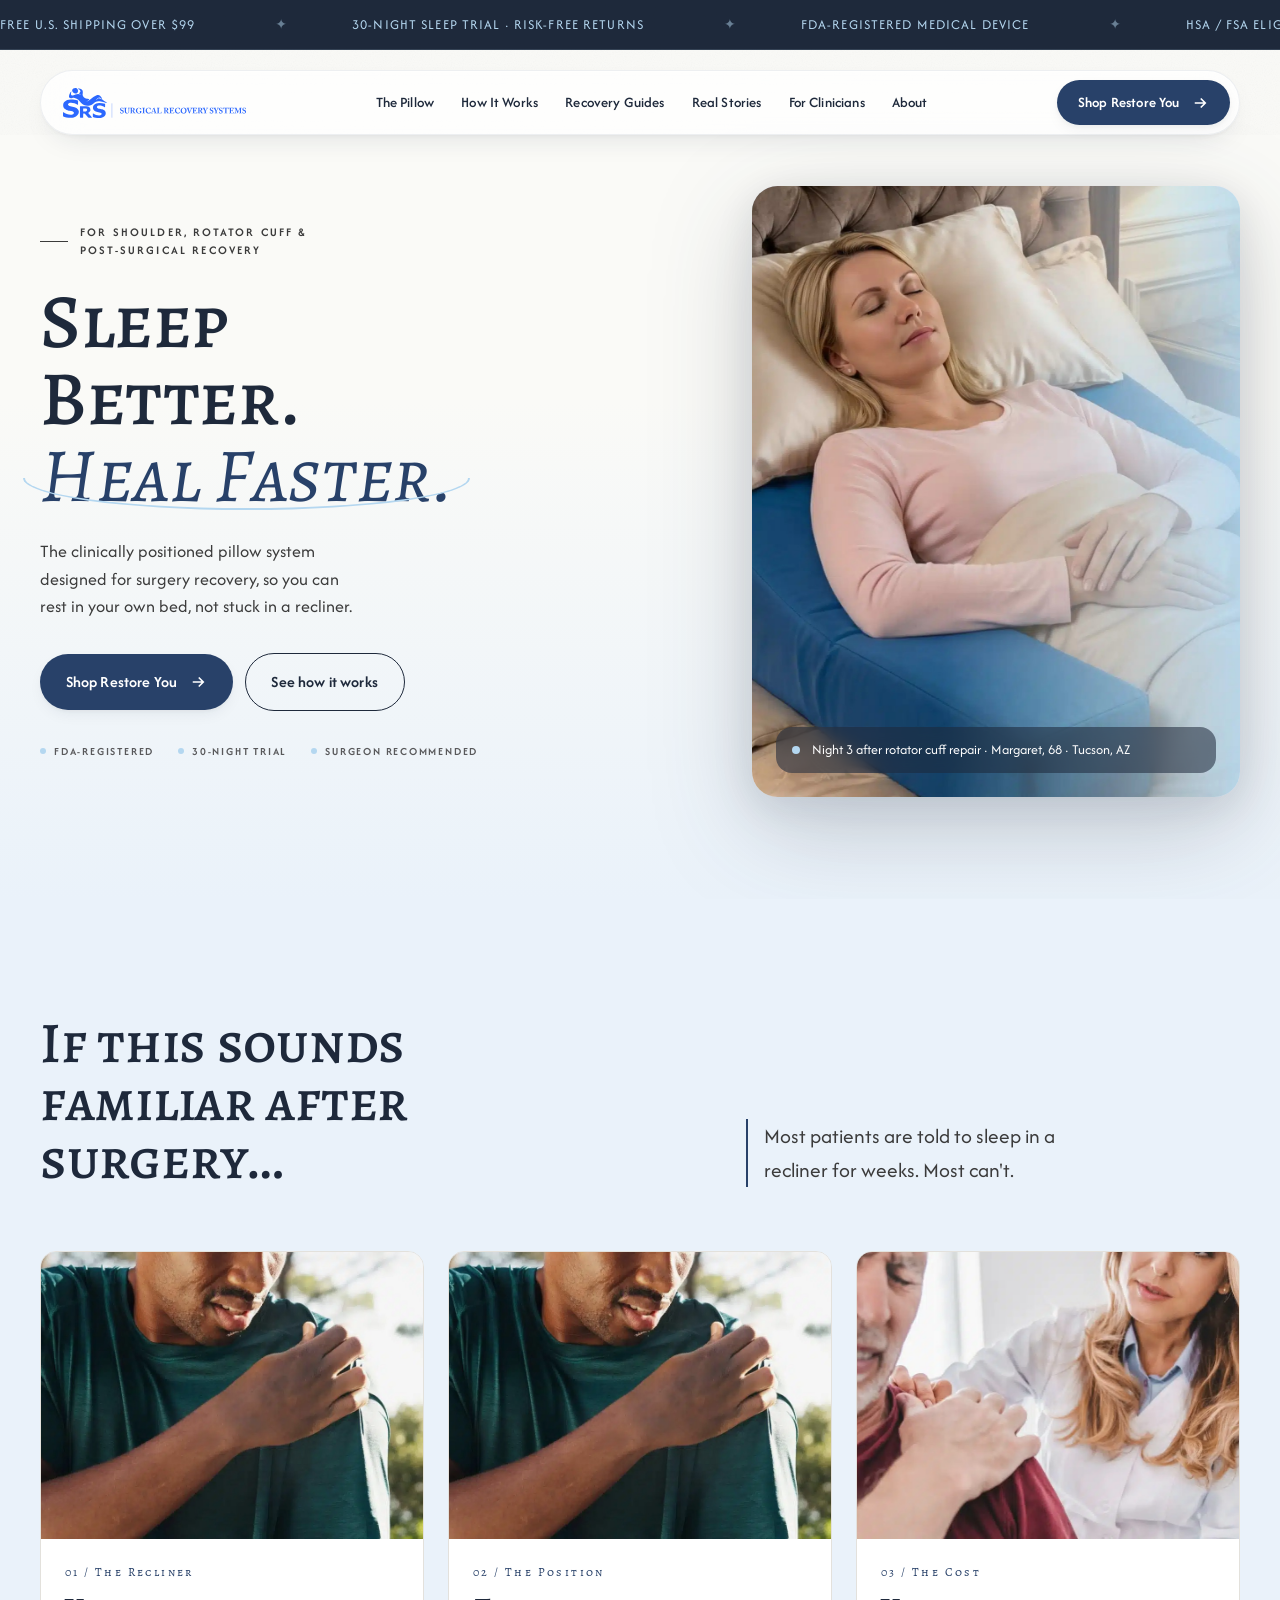
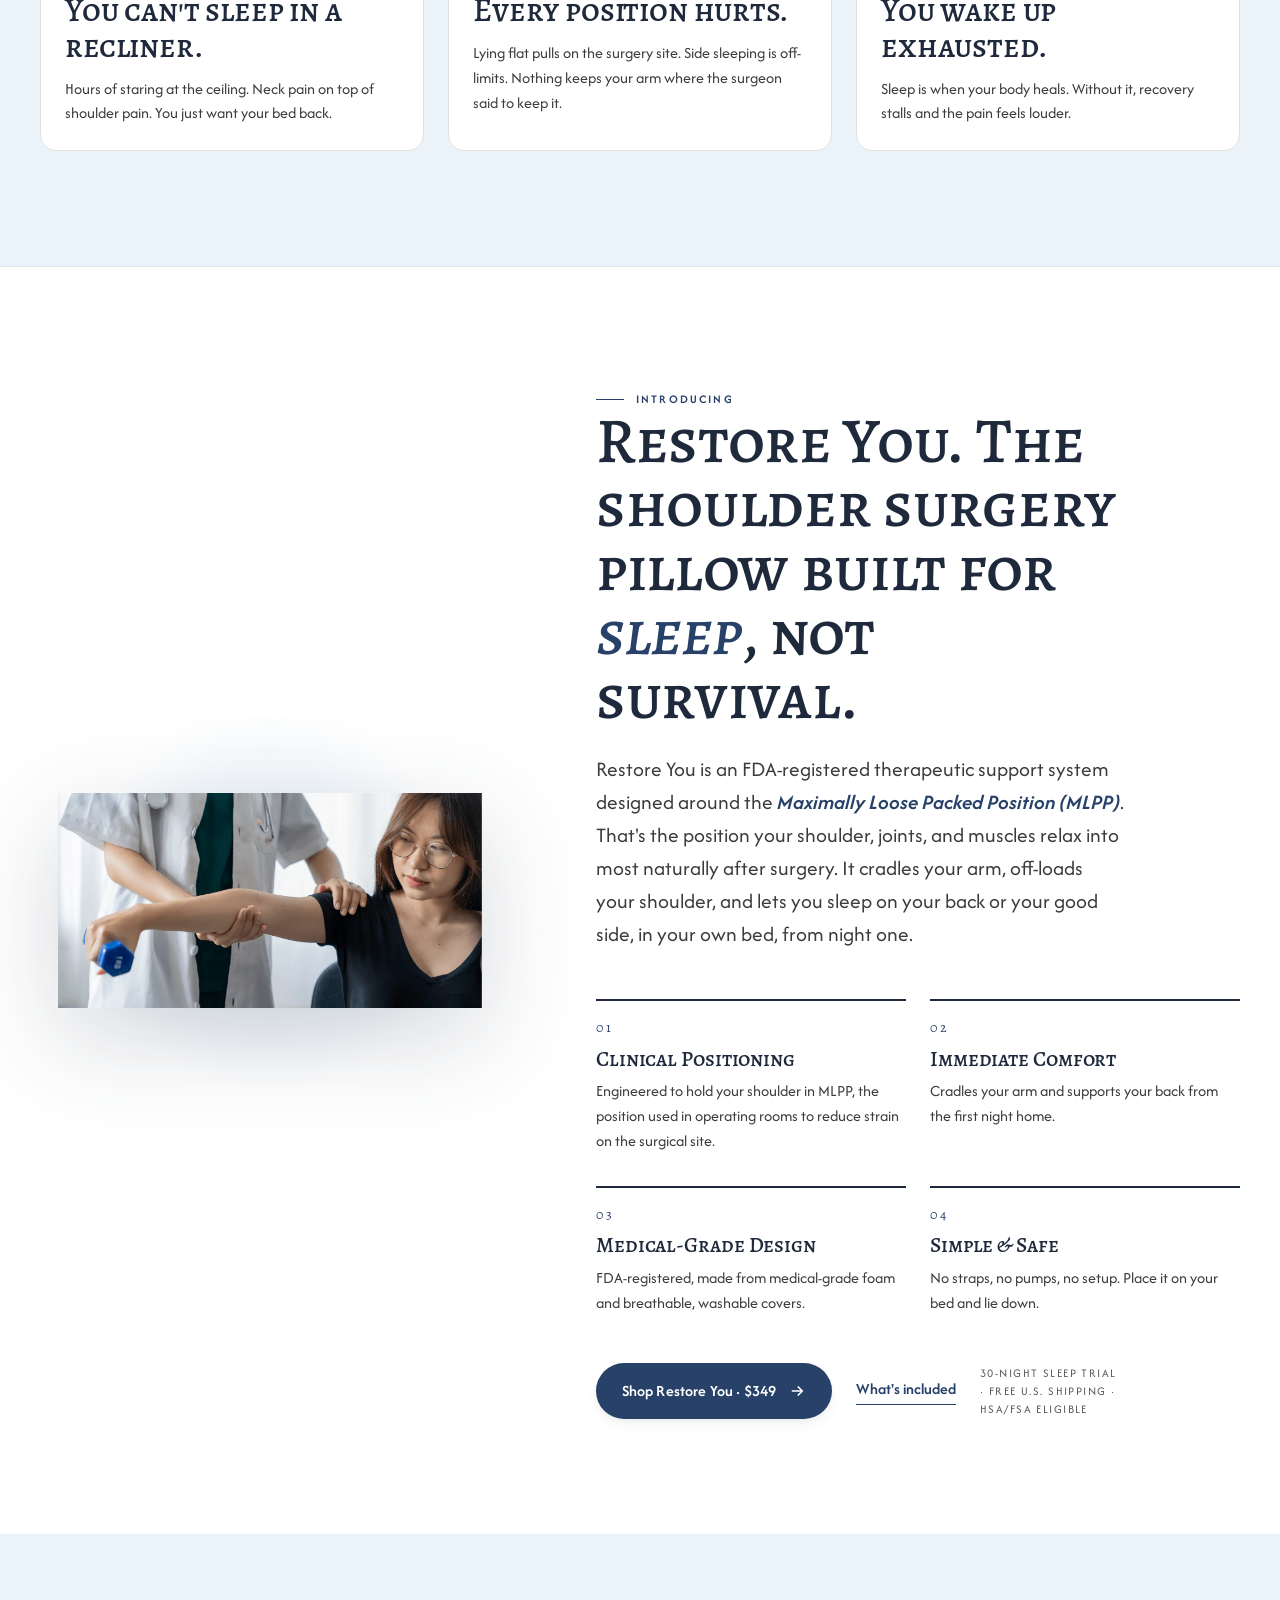
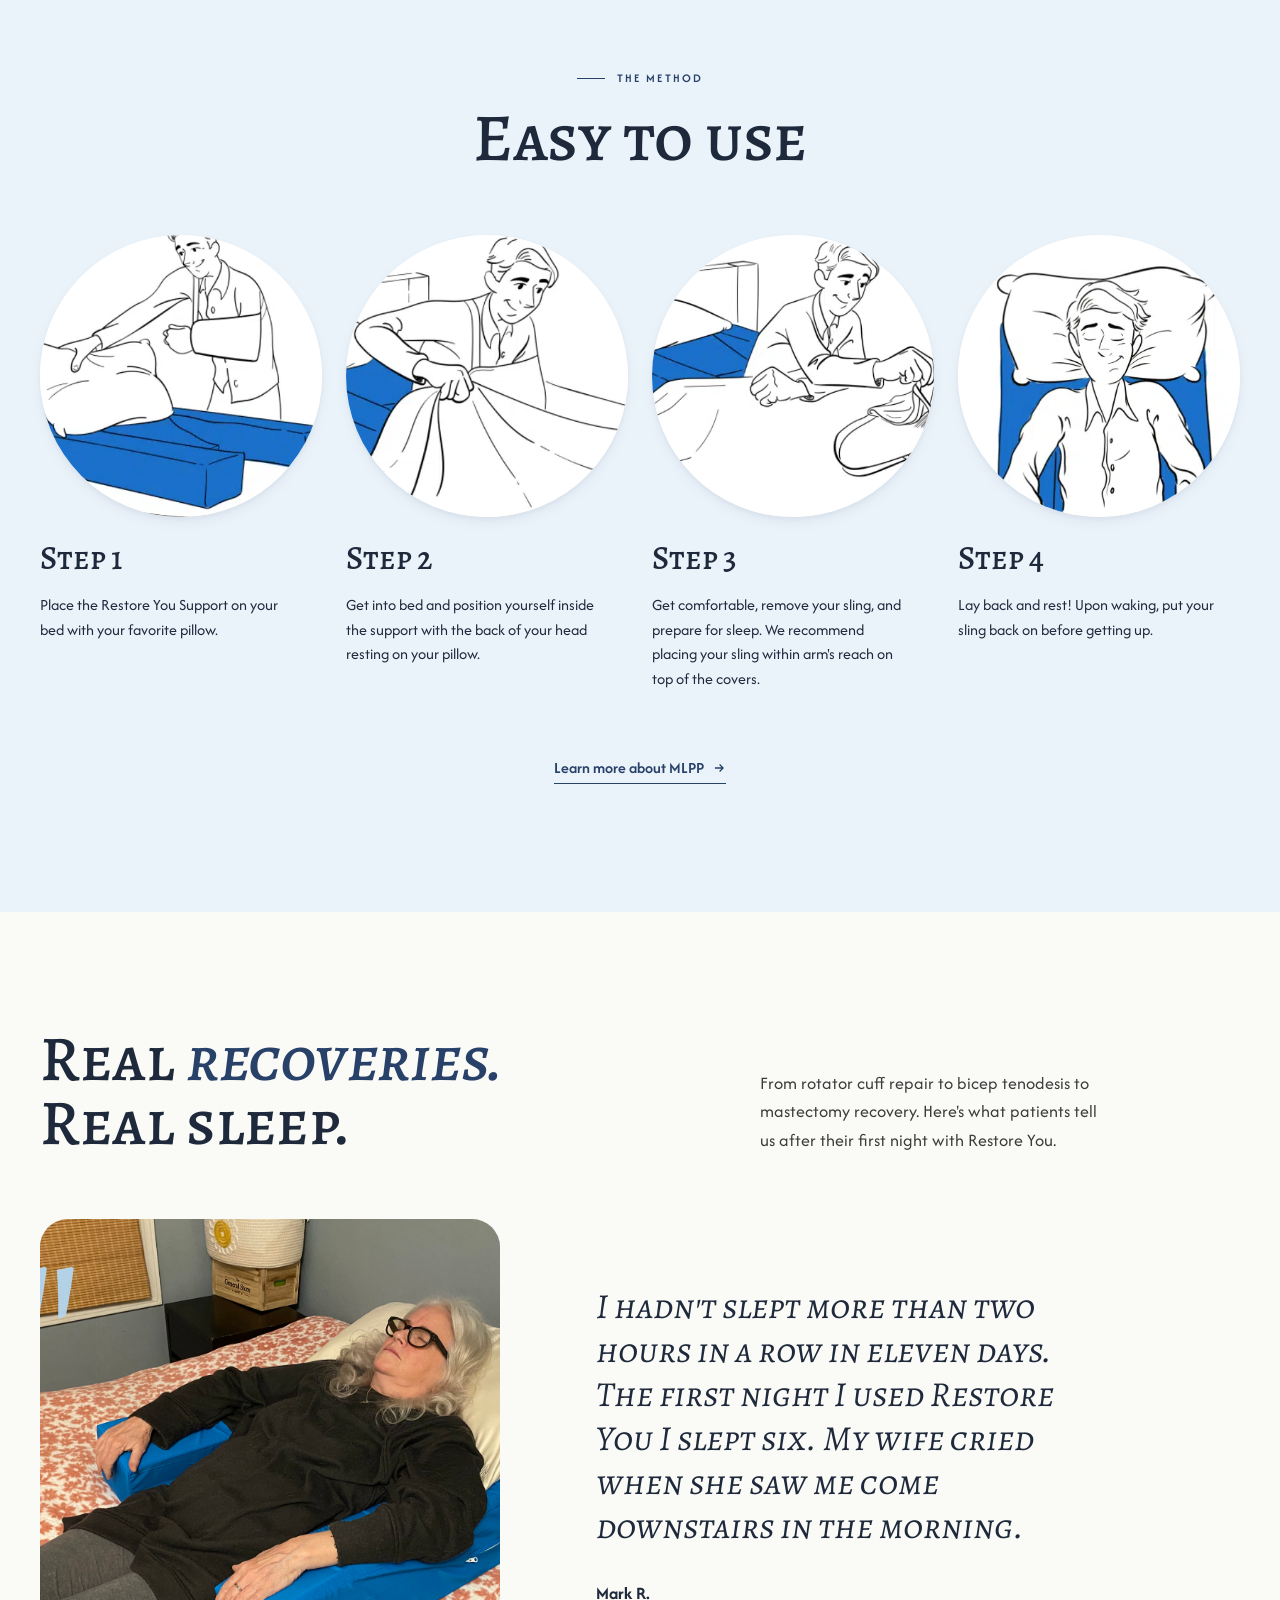
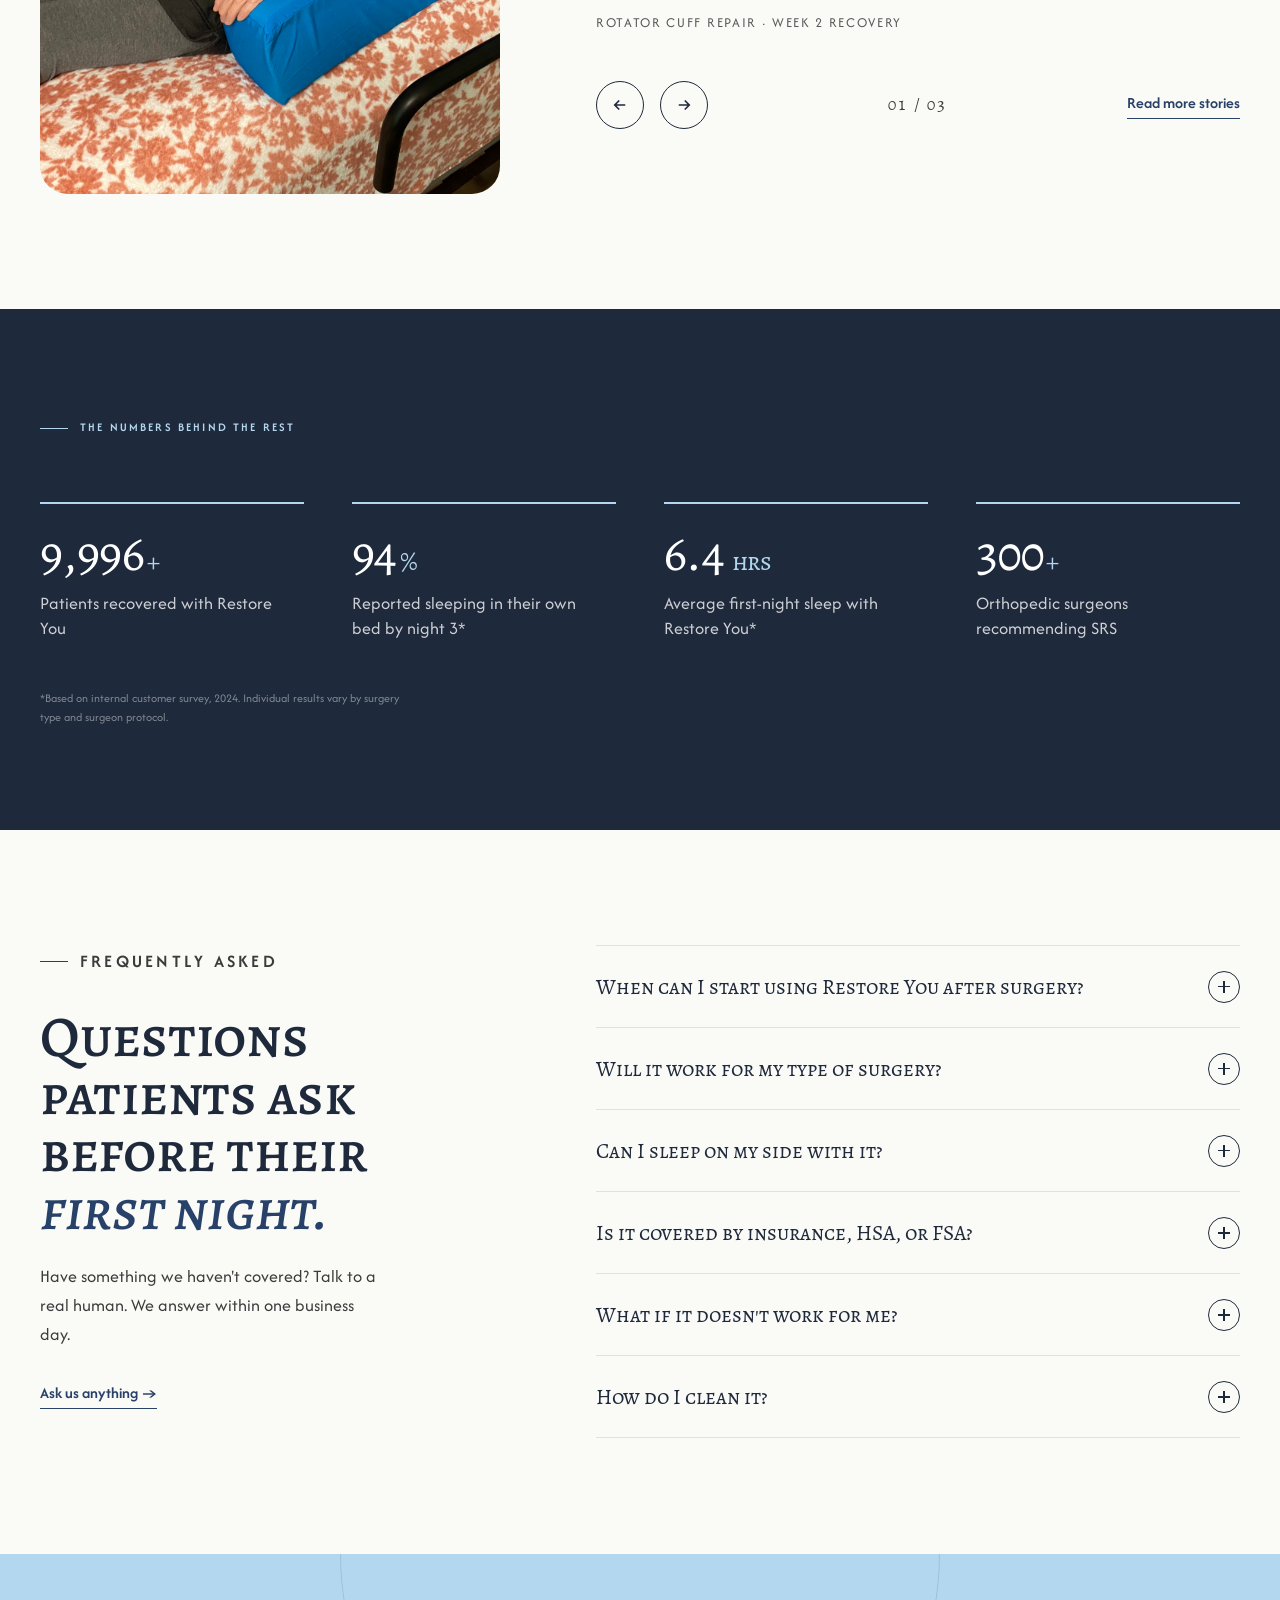
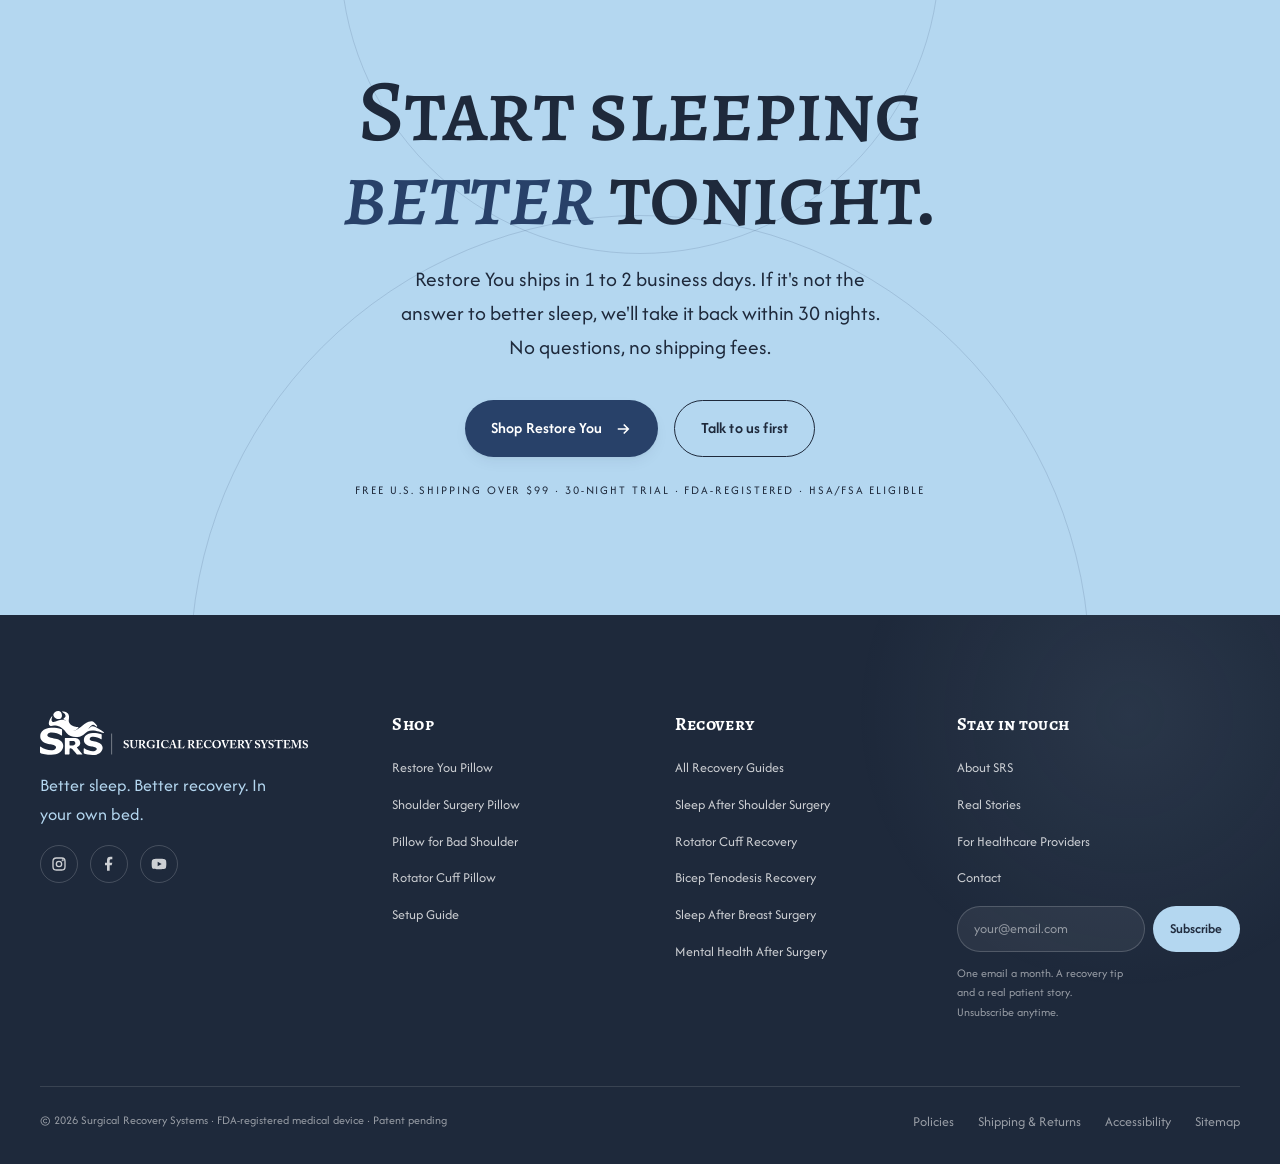
==== commit 0e9c7f36: "Update images to match Figma; remove TONIGHT eyebrow from final CTA" ====
--- a/home/index.html
+++ b/home/index.html
@@ -199,7 +199,7 @@
         <div class="method__steps">
           <article class="method-step" data-reveal>
             <div class="method-step__media">
-              <img src="../assets/images/mlpp-step-1.png" alt="Step 1: Restore You Support placed on bed with favorite pillow" loading="lazy" />
+              <img src="../assets/images/step-1.png" alt="Step 1: Restore You Support placed on bed with favorite pillow" loading="lazy" />
             </div>
             <h3 class="method-step__title">Step 1</h3>
             <p class="method-step__body">Place the Restore You Support on your bed with your favorite pillow.</p>
@@ -207,7 +207,7 @@
 
           <article class="method-step" data-reveal data-reveal-delay="1">
             <div class="method-step__media">
-              <img src="../assets/images/mlpp-step-2.png" alt="Step 2: Patient positioned inside the support with head resting on pillow" loading="lazy" />
+              <img src="../assets/images/step-2.png" alt="Step 2: Patient positioned inside the support with head resting on pillow" loading="lazy" />
             </div>
             <h3 class="method-step__title">Step 2</h3>
             <p class="method-step__body">Get into bed and position yourself inside the support with the back of your head resting on your pillow.</p>
@@ -215,7 +215,7 @@
 
           <article class="method-step" data-reveal data-reveal-delay="2">
             <div class="method-step__media">
-              <img src="../assets/images/mlpp-step-3.png" alt="Step 3: Patient comfortable with sling removed, ready for sleep" loading="lazy" />
+              <img src="../assets/images/step-3.png" alt="Step 3: Patient comfortable with sling removed, ready for sleep" loading="lazy" />
             </div>
             <h3 class="method-step__title">Step 3</h3>
             <p class="method-step__body">Get comfortable, remove your sling, and prepare for sleep. We recommend placing your sling within arm's reach on top of the covers.</p>
@@ -223,7 +223,7 @@
 
           <article class="method-step" data-reveal data-reveal-delay="3">
             <div class="method-step__media">
-              <img src="../assets/images/pain-exhausted.jpg" alt="Step 4: Patient resting comfortably with sling nearby" loading="lazy" />
+              <img src="../assets/images/step-4.png" alt="Step 4: Patient resting comfortably with sling nearby" loading="lazy" />
             </div>
             <h3 class="method-step__title">Step 4</h3>
             <p class="method-step__body">Lay back and rest! Upon waking, put your sling back on before getting up.</p>
@@ -403,7 +403,6 @@
     <!-- Section 12 — Final CTA -->
     <section class="final-cta section">
       <div class="container final-cta__inner">
-        <p class="eyebrow" data-reveal>Tonight</p>
         <h2 data-reveal data-reveal-delay="1">Start sleeping <span class="ital">better</span> tonight.</h2>
         <p data-reveal data-reveal-delay="2">Restore You ships in 1 to 2 business days. If it's not the answer to better sleep, we'll take it back within 30 nights. No questions, no shipping fees.</p>
         <div class="final-cta__ctas" data-reveal data-reveal-delay="3">
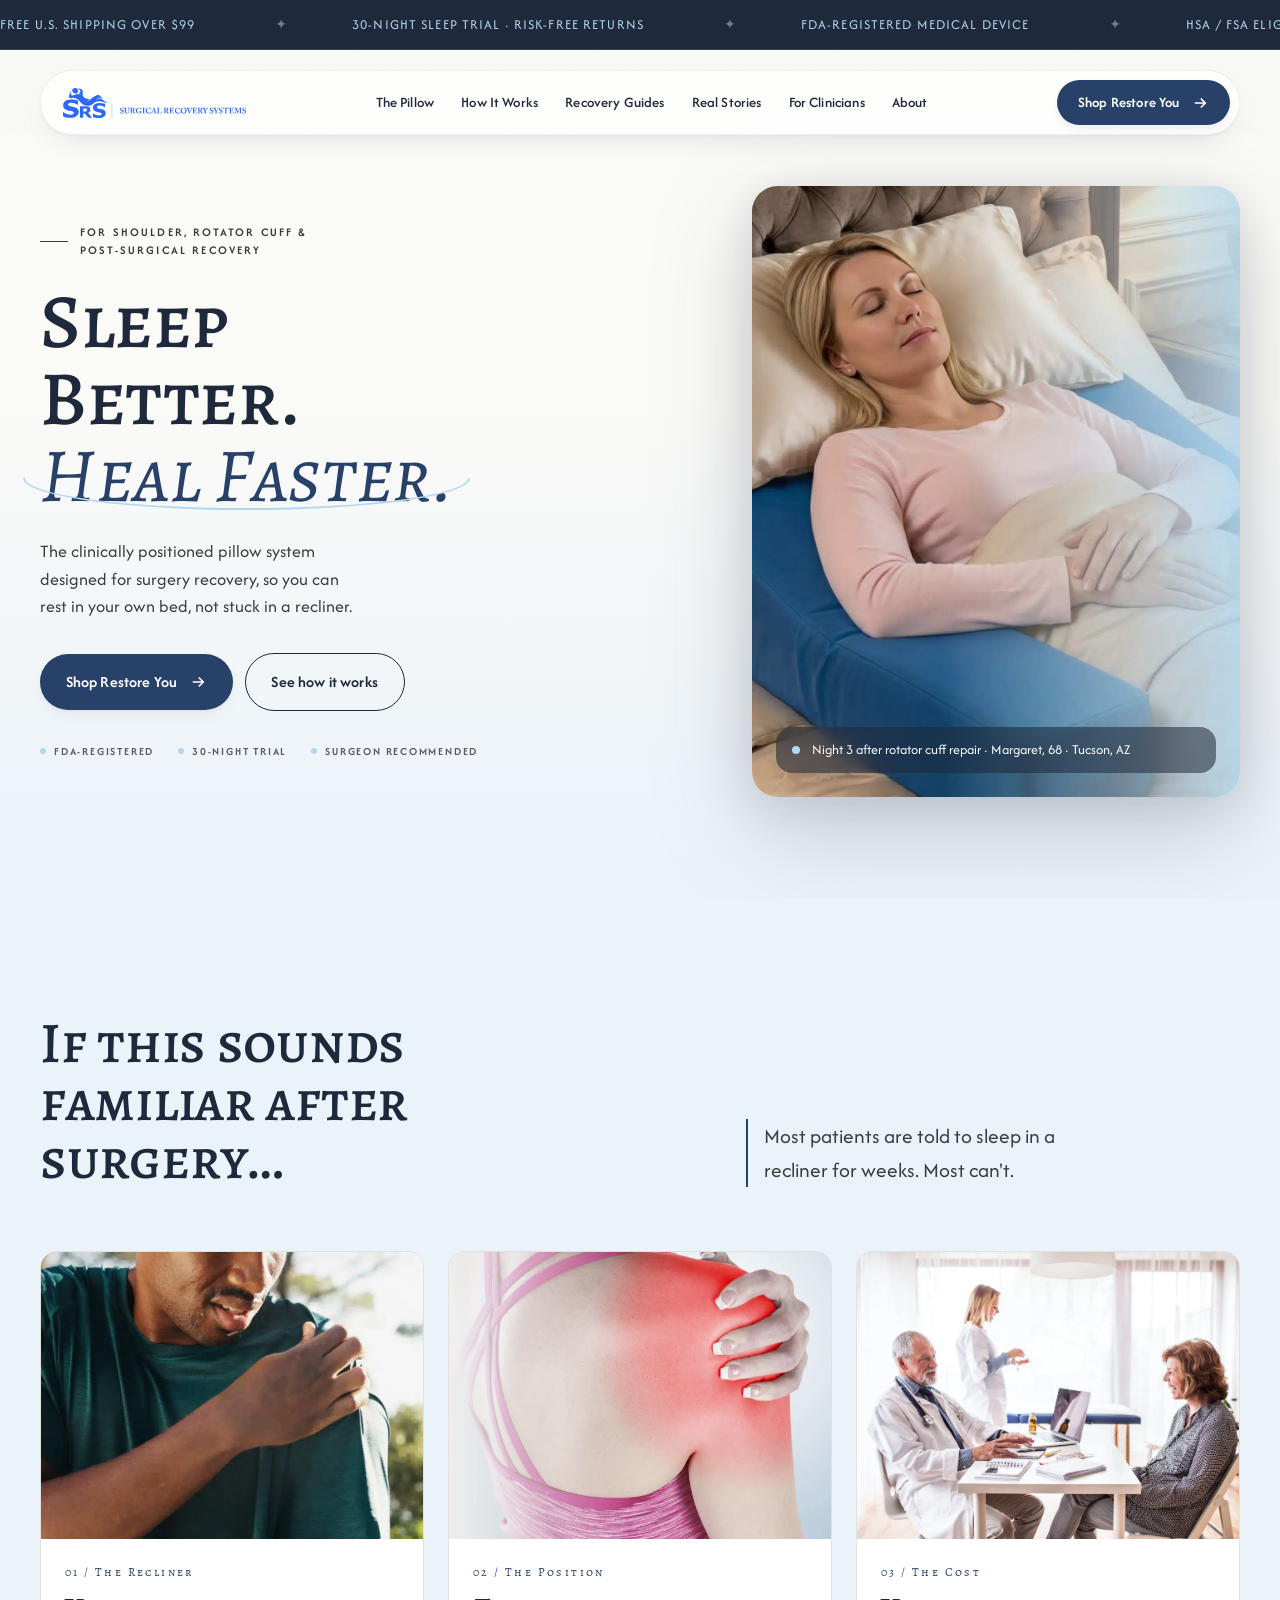
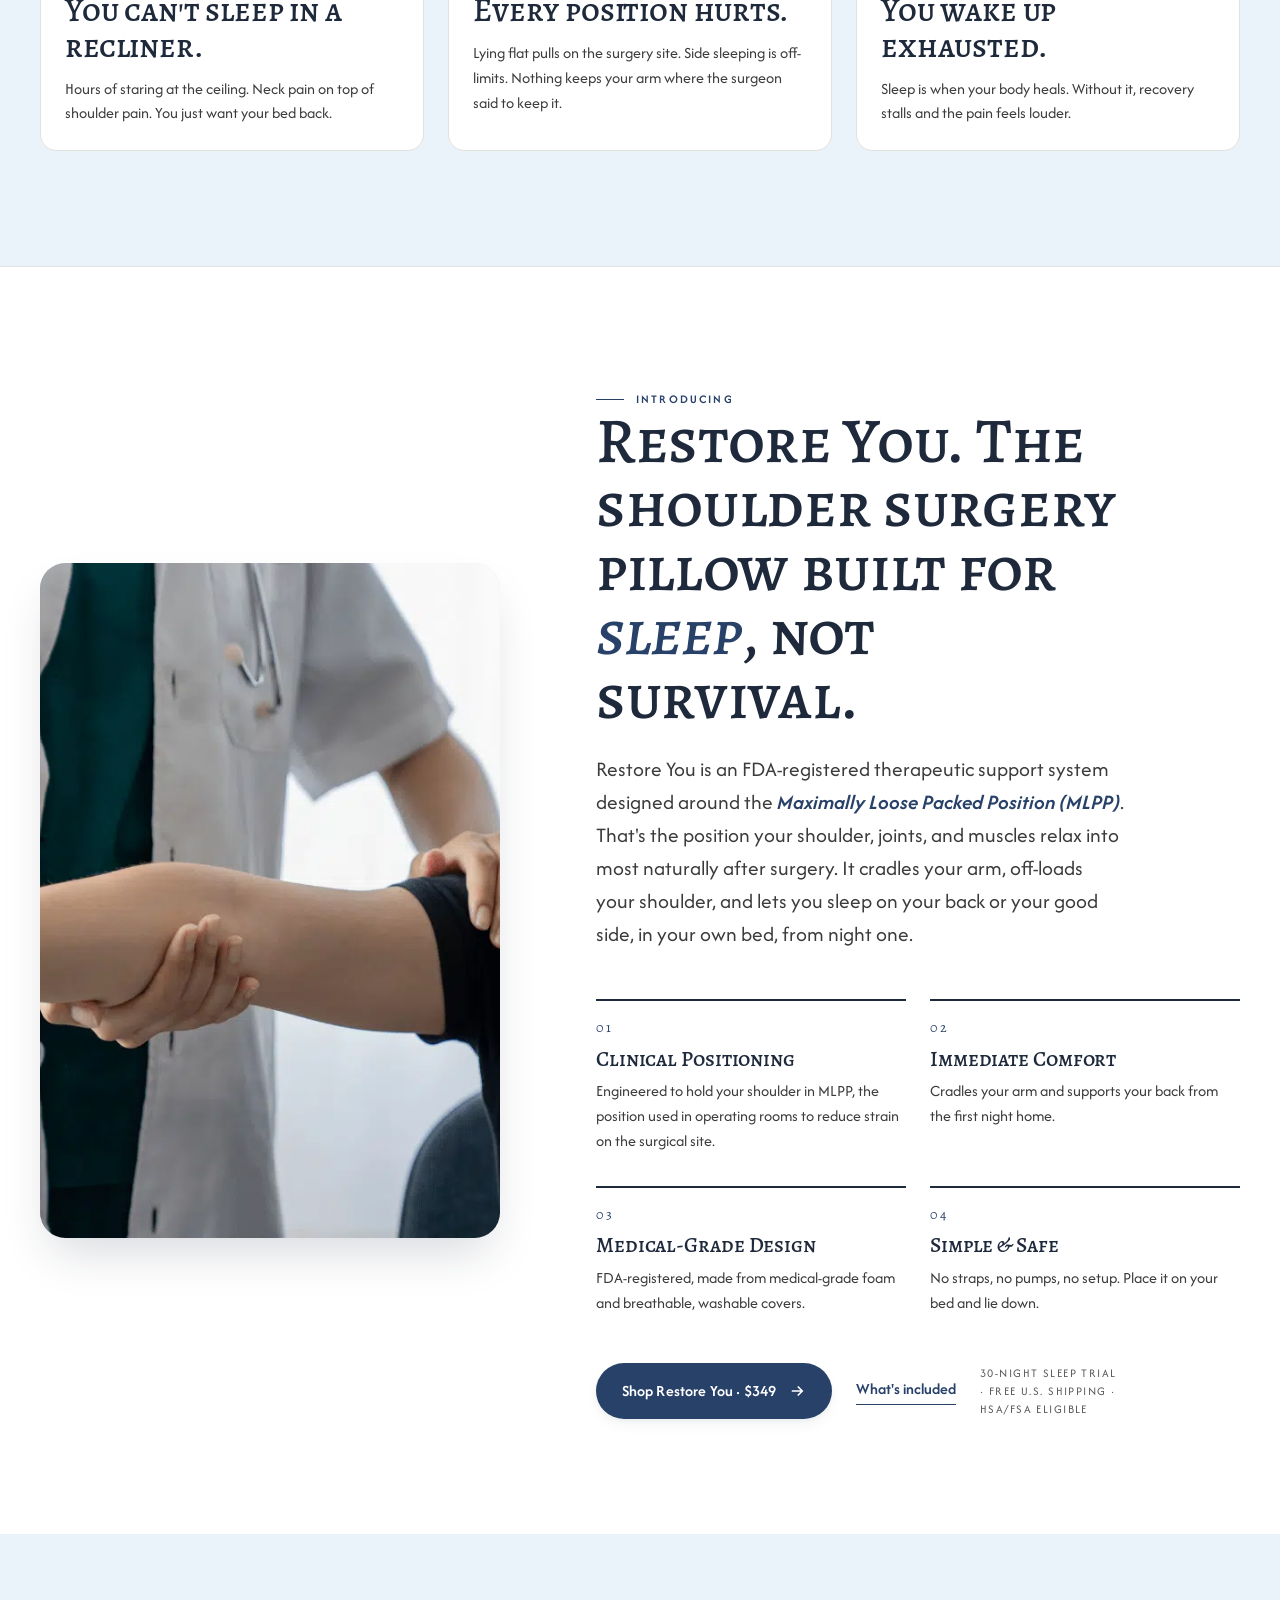
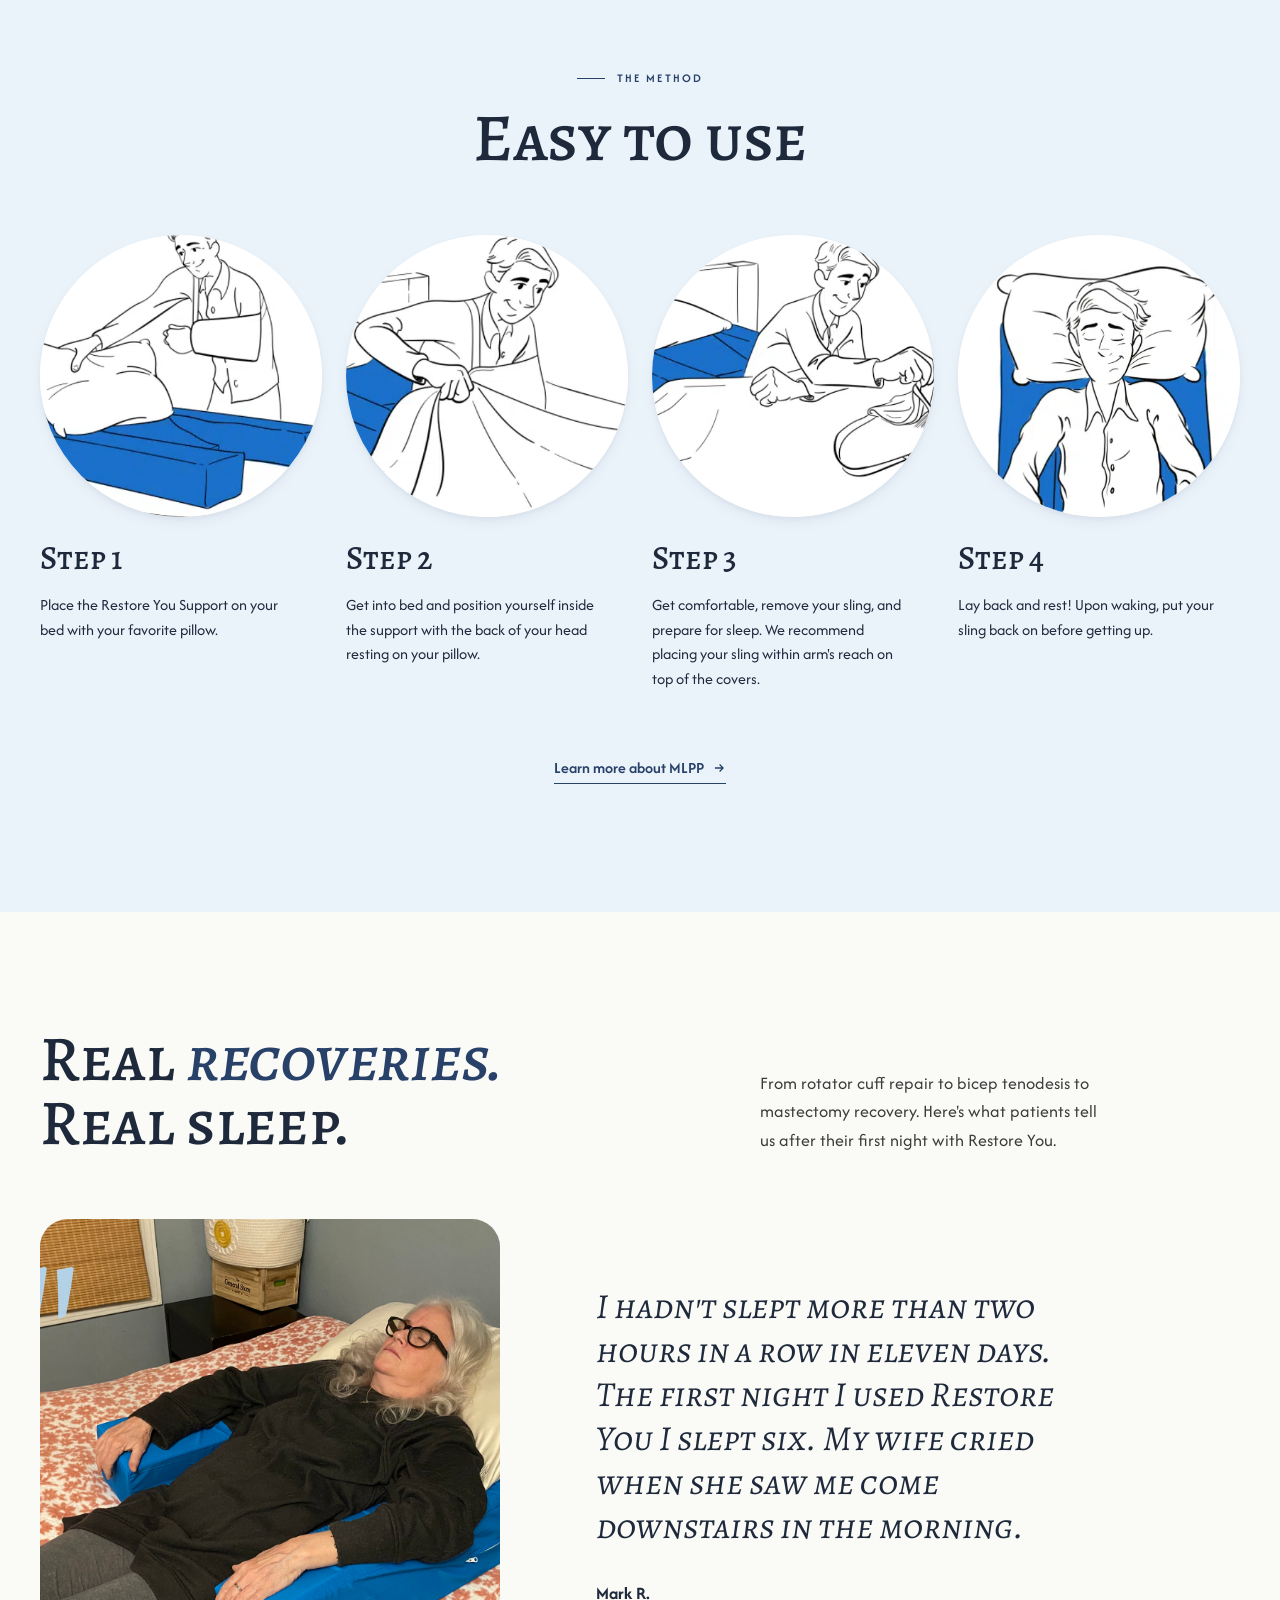
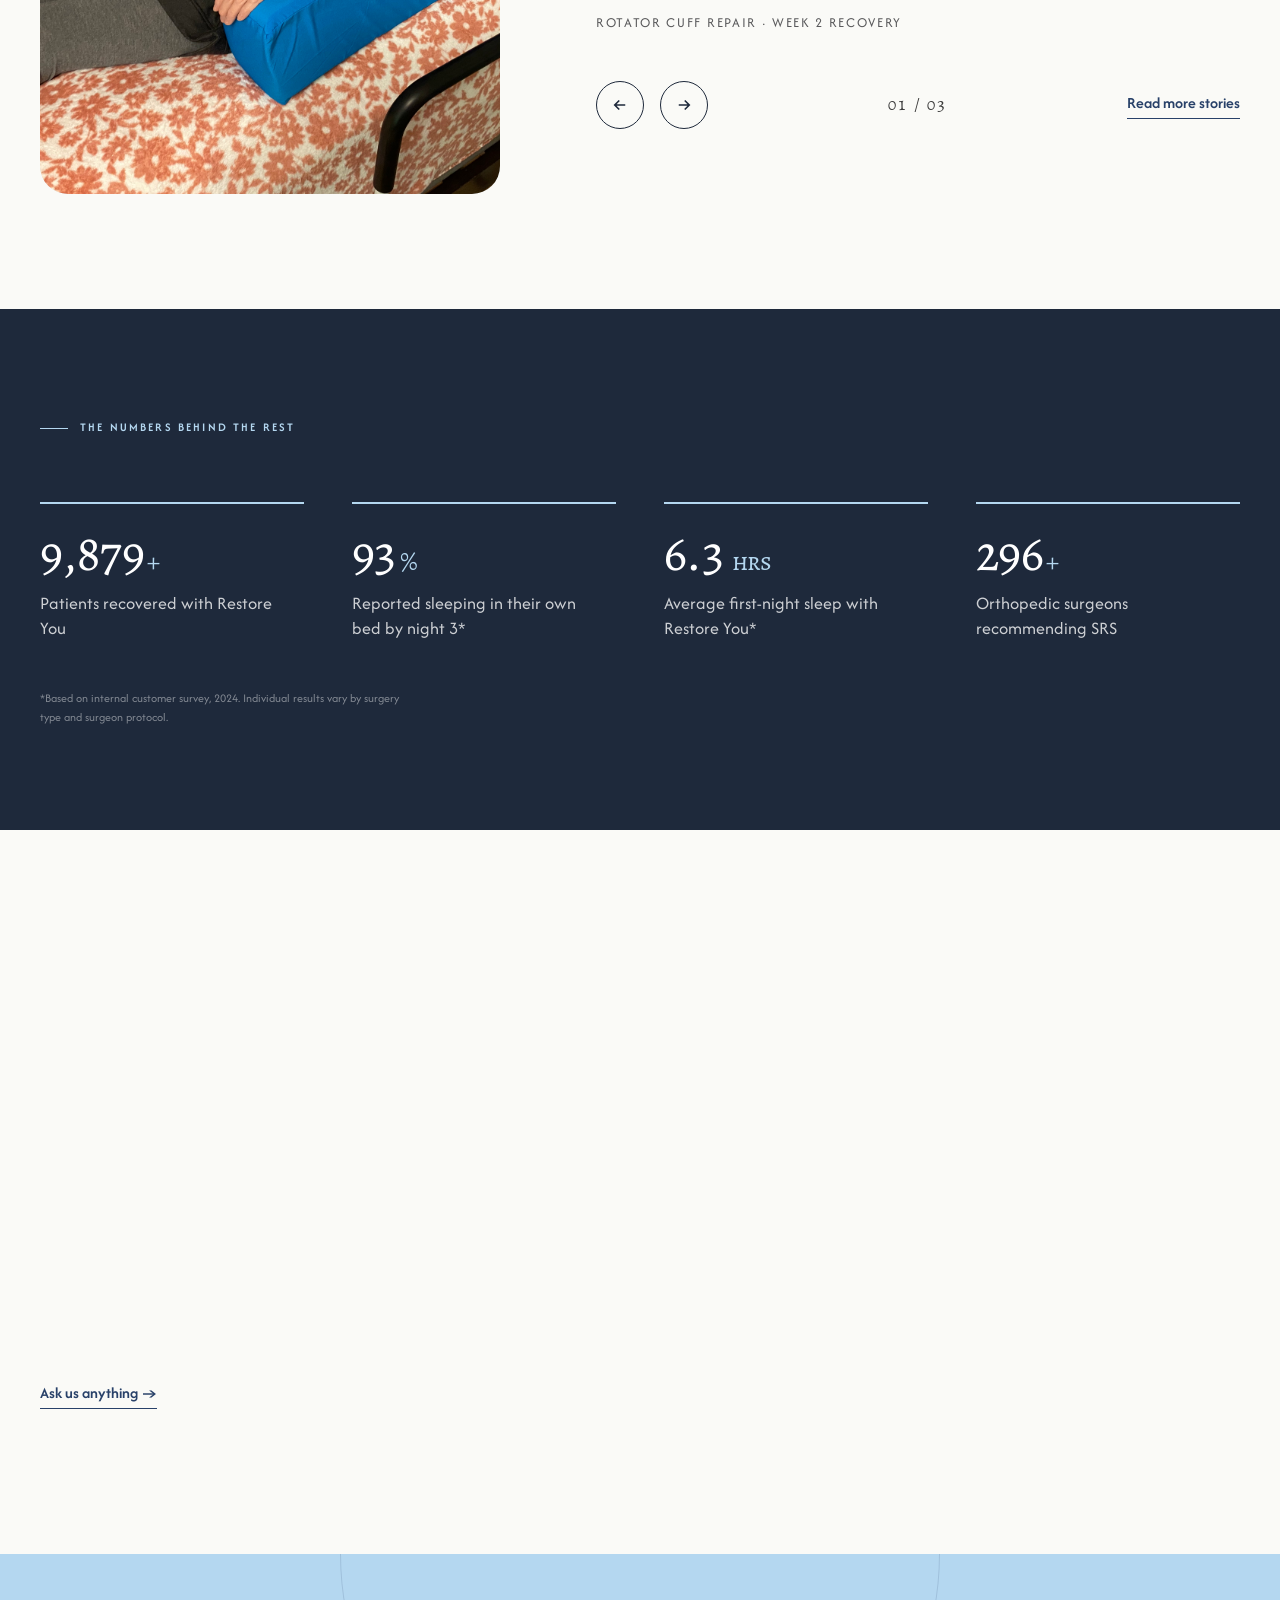
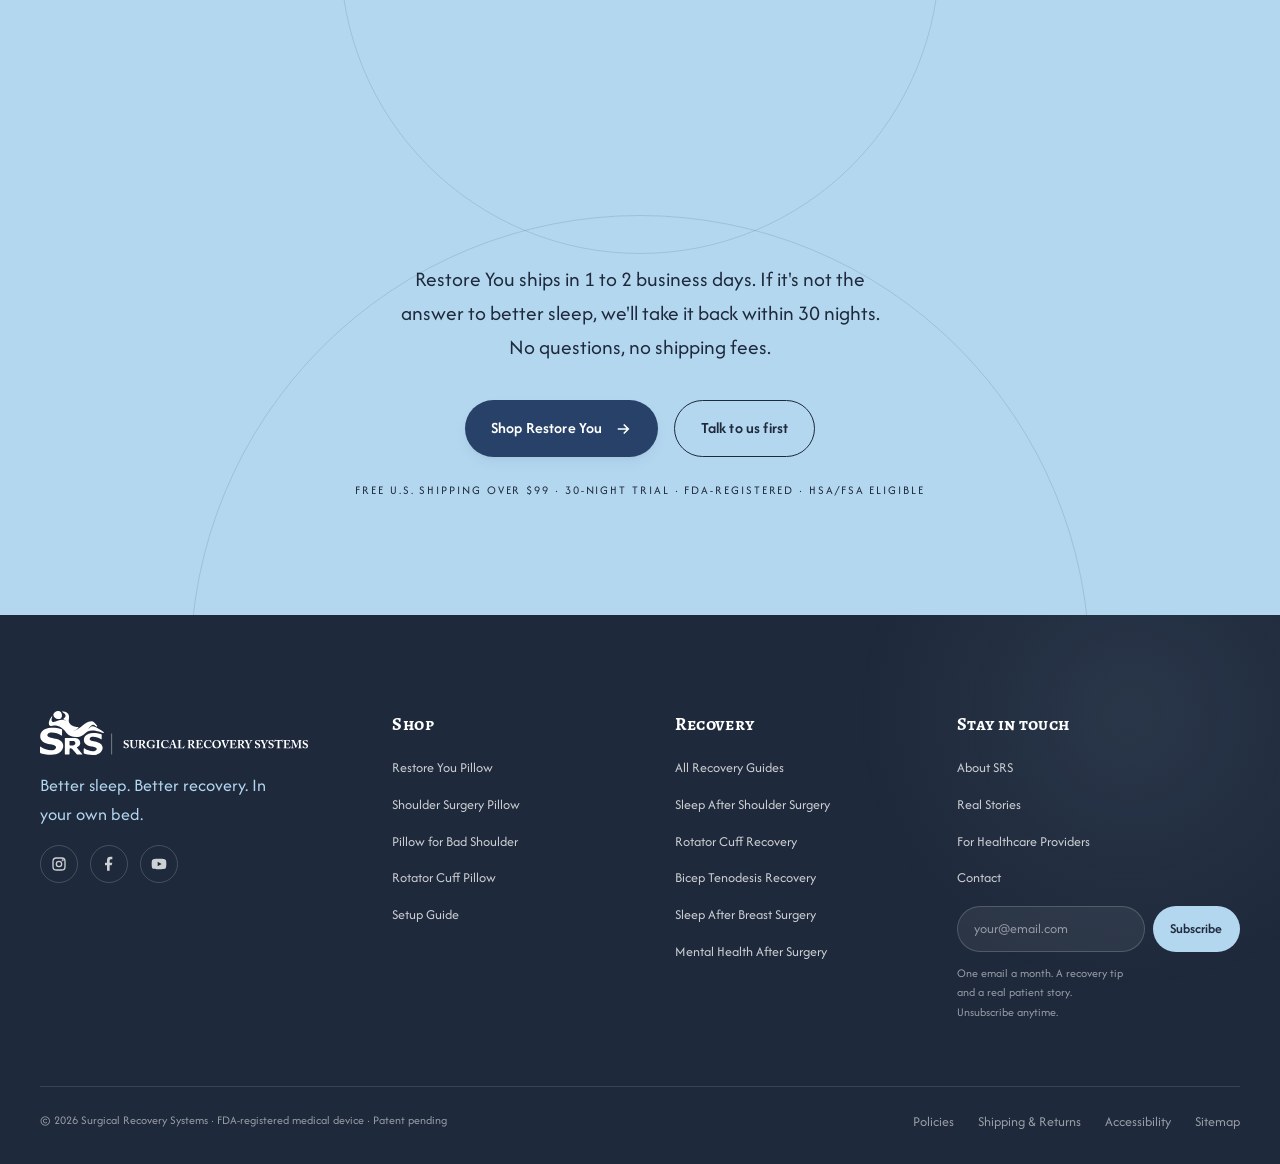
==== commit 1744de8b: "Swap pain card 2/3 images to match Figma; product reveal image now tall portrait" ====
--- a/home/index.html
+++ b/home/index.html
@@ -118,7 +118,7 @@
           </article>
           <article class="pain-card" data-reveal data-reveal-delay="1">
             <div class="pain-card__img">
-              <img src="../assets/images/pain-uncomfortable.jpg" alt="Patient unable to find a comfortable sleep position after rotator cuff surgery" loading="lazy" />
+              <img src="../assets/images/pain-uncomfortable.jpg" alt="Woman holding her shoulder in pain after surgery, unable to find a comfortable position" loading="lazy" />
             </div>
             <div class="pain-card__body">
               <span class="pain-card__num">02 / The Position</span>
@@ -128,7 +128,7 @@
           </article>
           <article class="pain-card" data-reveal data-reveal-delay="2">
             <div class="pain-card__img">
-              <img src="../assets/images/pain-exhausted.jpg" alt="Tired patient who cannot sleep through the night after shoulder surgery" loading="lazy" />
+              <img src="../assets/images/pain-exhausted.jpg" alt="Senior doctor examining a senior woman patient in office for shoulder pain" loading="lazy" />
             </div>
             <div class="pain-card__body">
               <span class="pain-card__num">03 / The Cost</span>
--- a/home/styles.css
+++ b/home/styles.css
@@ -287,21 +287,17 @@
 }
 .product__media {
   position: relative;
-  aspect-ratio: 1 / 1;
-  display: grid; place-items: center;
-}
-.product__media::before {
-  content: "";
-  position: absolute;
-  inset: 8%;
-  border-radius: 50%;
-  background: radial-gradient(circle, var(--c-blue-mist) 0%, transparent 70%);
+  aspect-ratio: 3 / 4.4;       /* tall vertical rectangle */
+  border-radius: clamp(16px, 2vw, 28px);
+  overflow: hidden;
+  background: var(--c-blue-mist);
+  box-shadow: var(--sh-3);
 }
 .product__media img {
-  position: relative;
-  width: 92%;
-  max-width: 460px;
-  filter: drop-shadow(0 30px 50px rgba(30, 41, 59, 0.18));
+  width: 100%;
+  height: 100%;
+  object-fit: cover;
+  object-position: center;
 }
 .product__copy h2 {
   font-size: clamp(2.2rem, 5vw, 4rem);
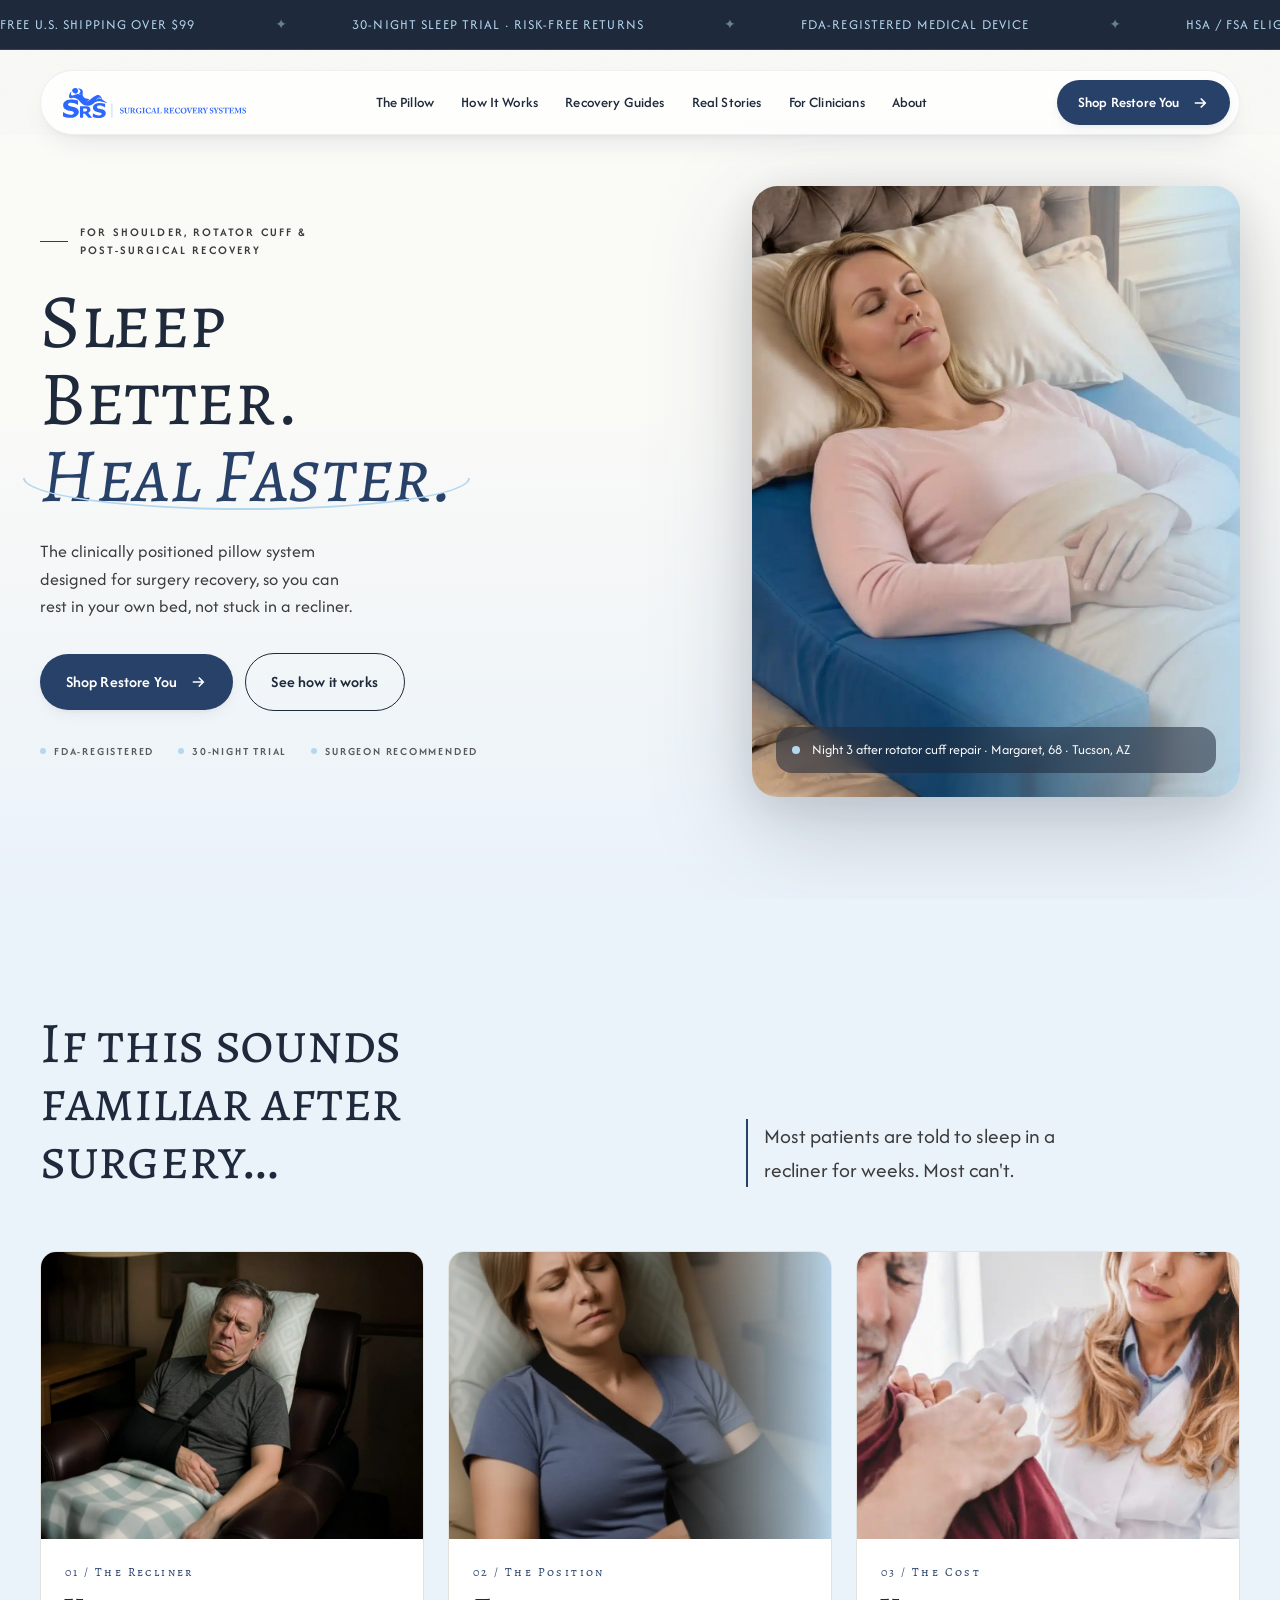
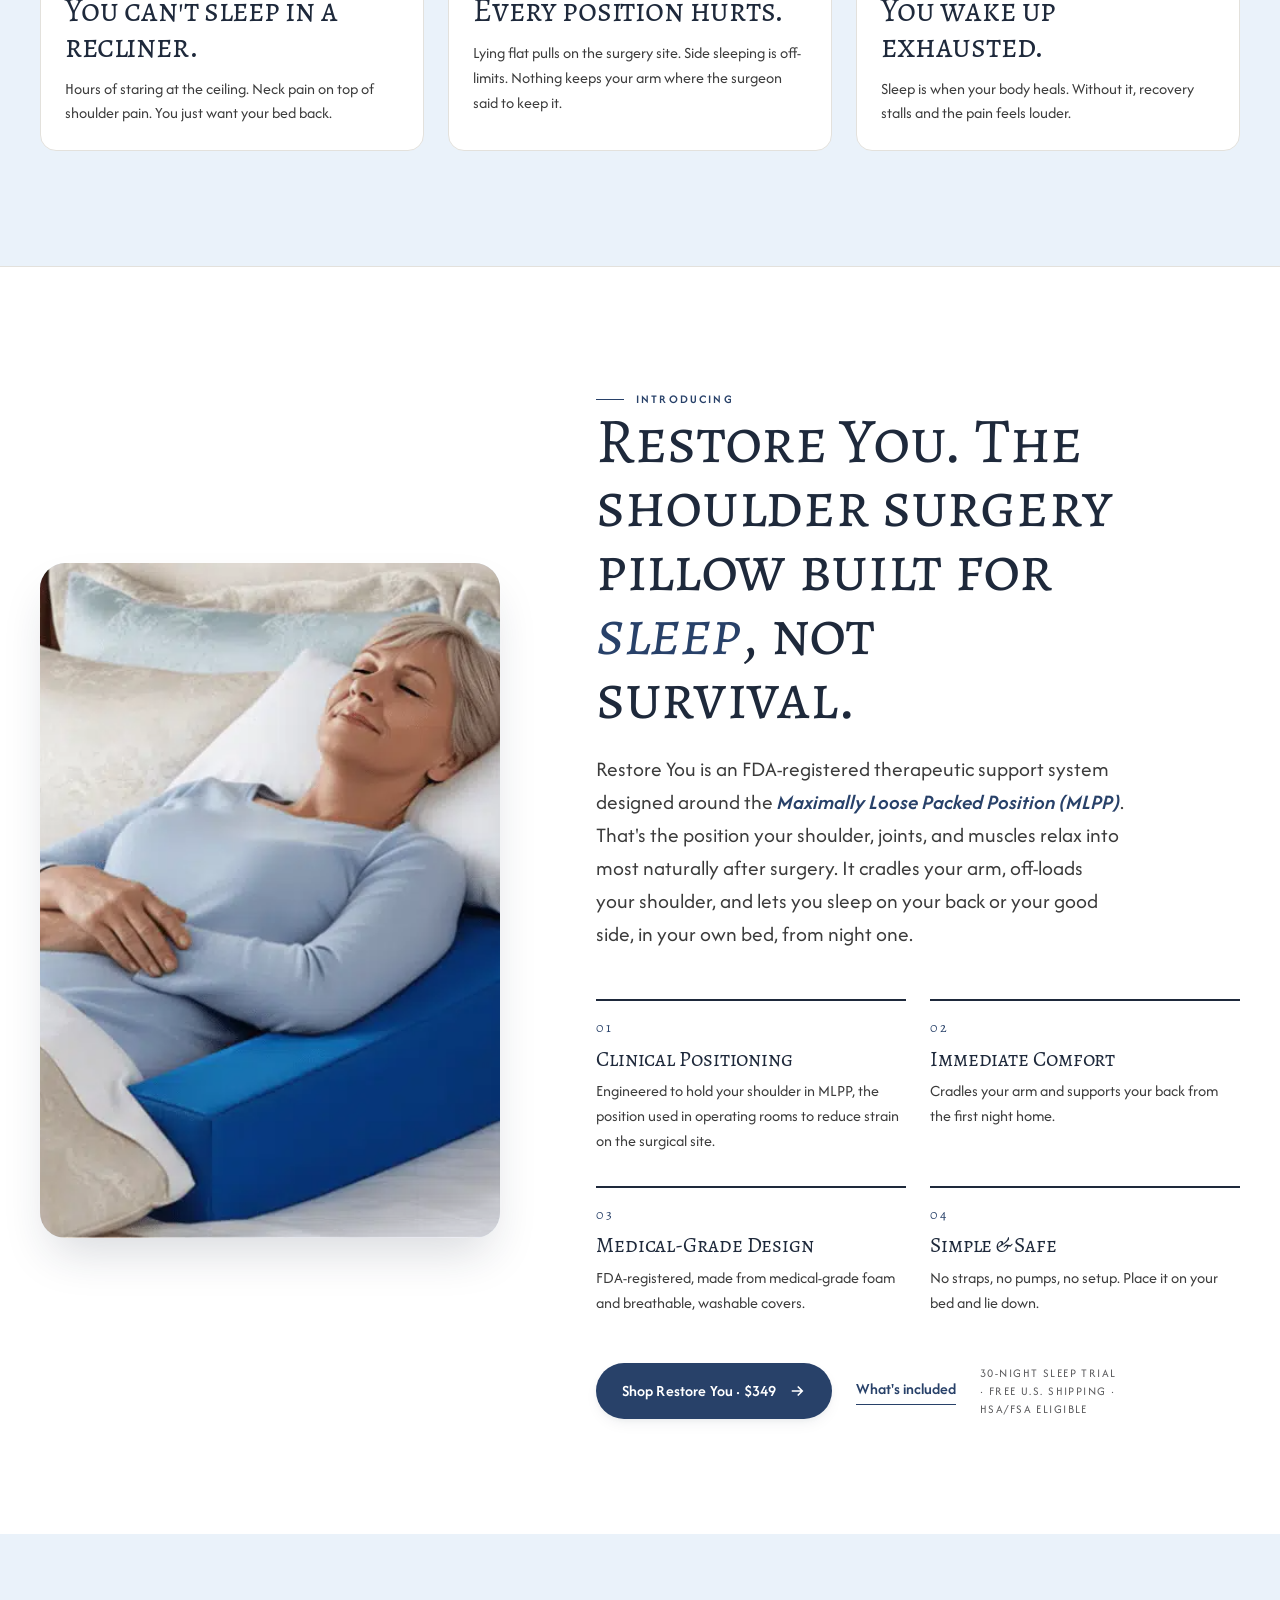
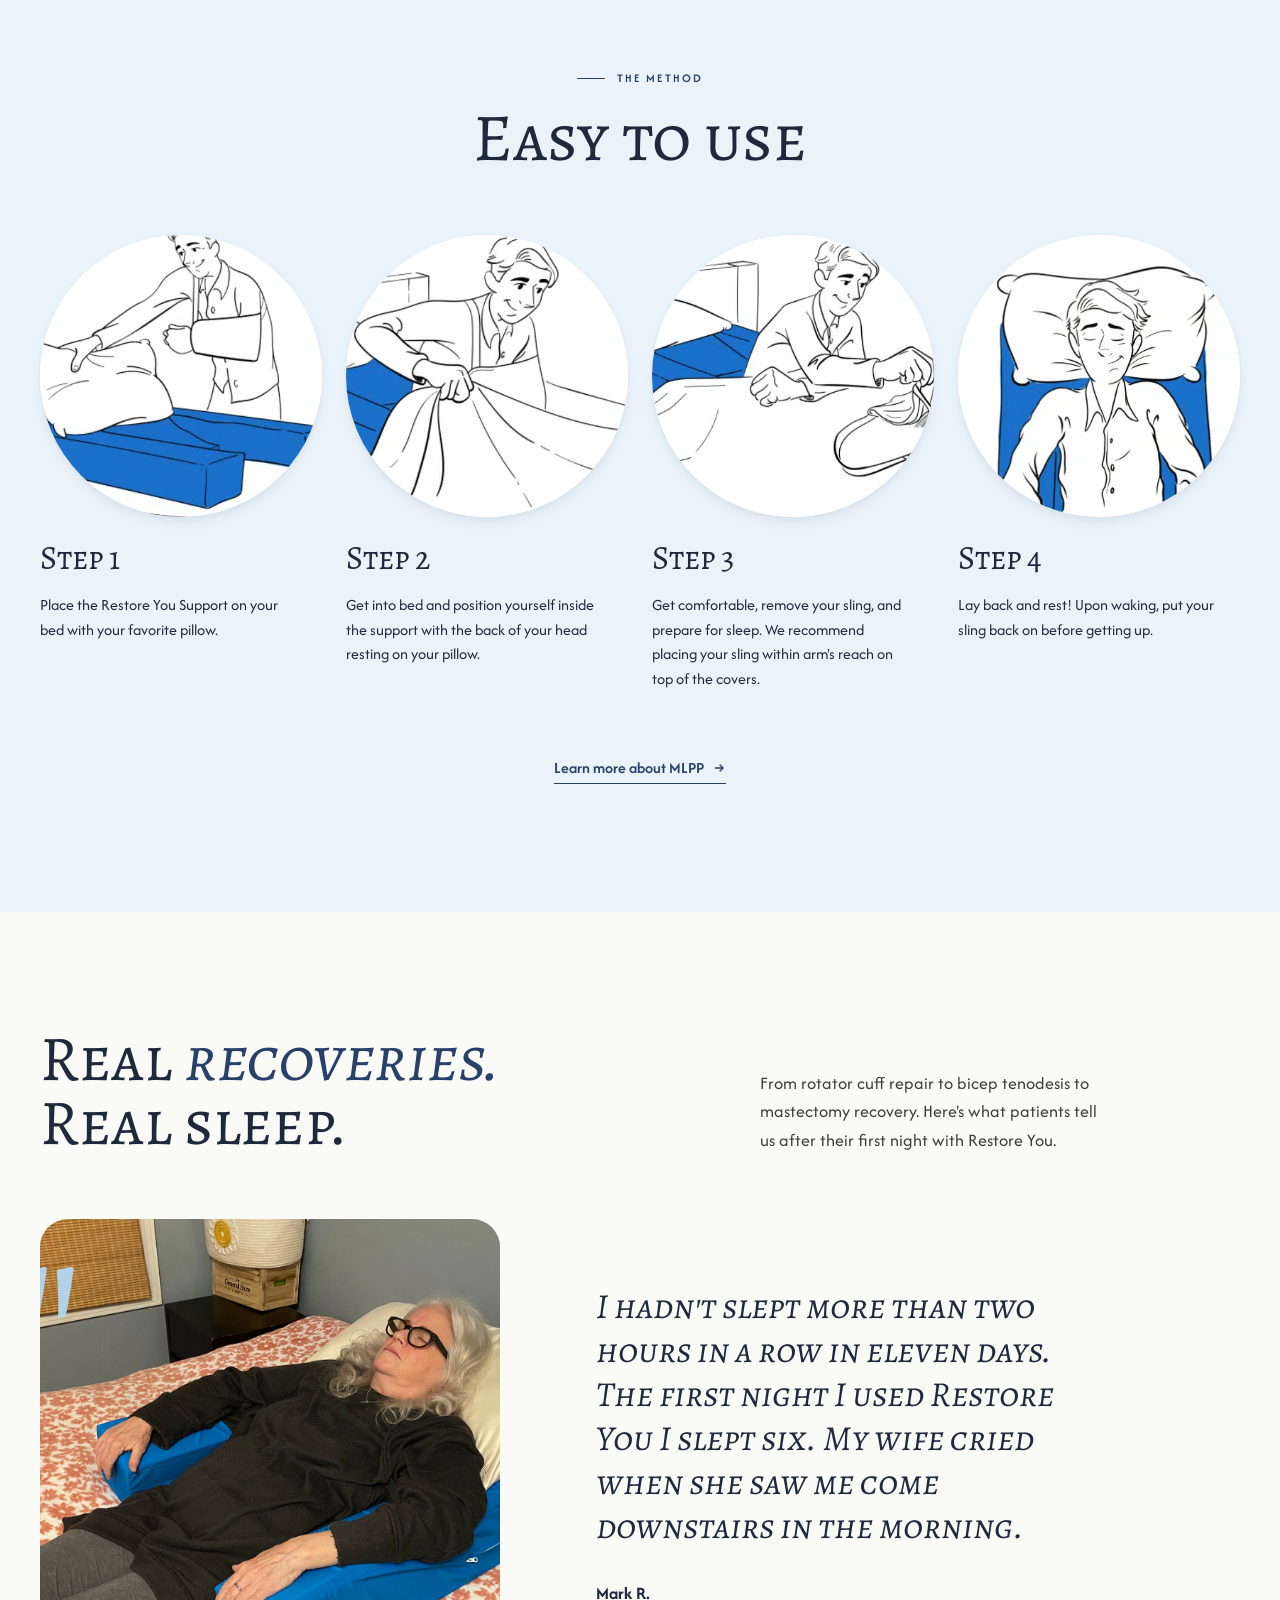
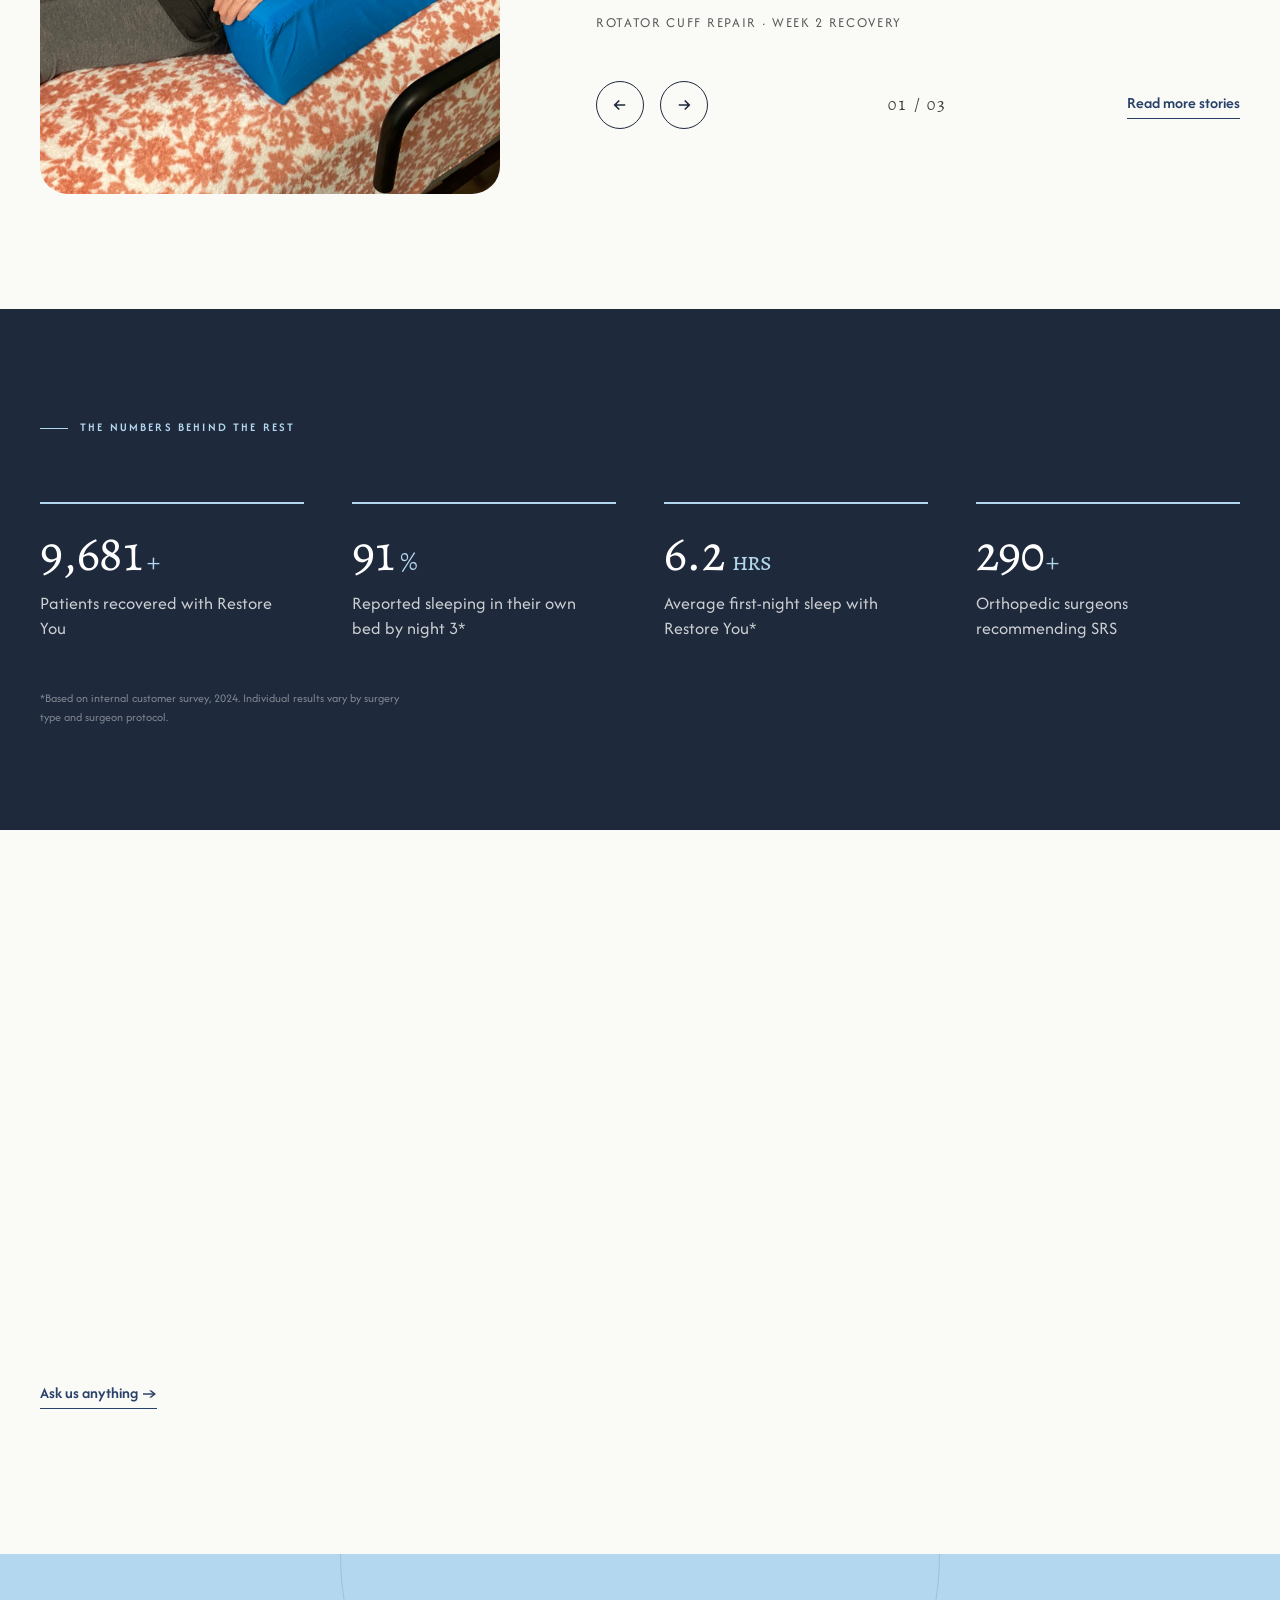
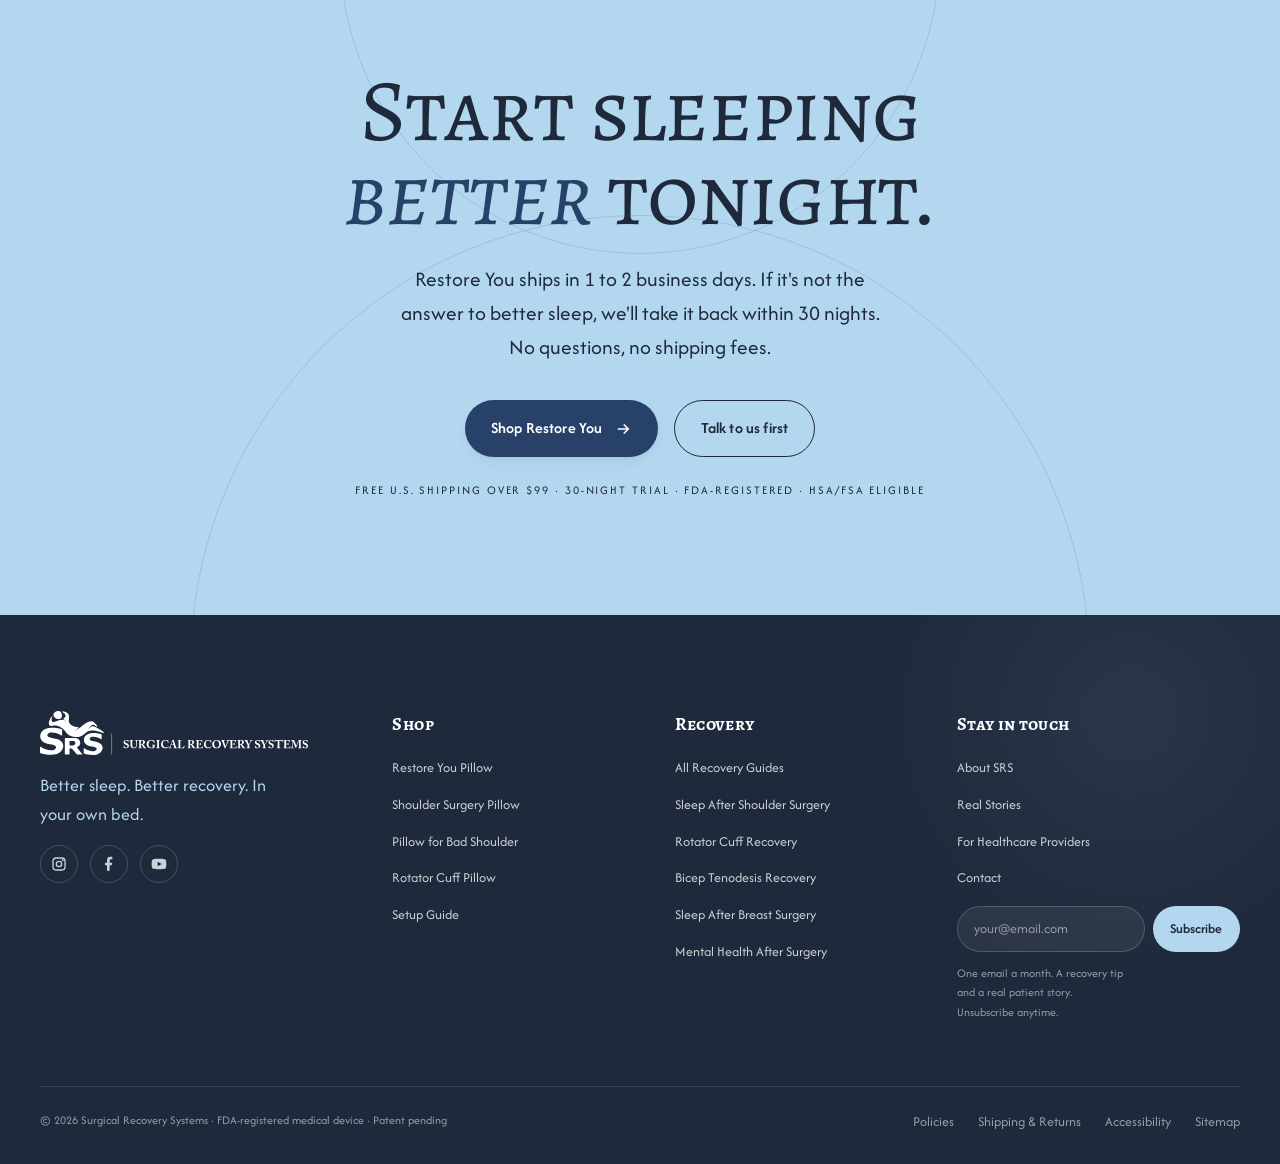
==== commit 8ace0ce0: "Swap pain cards 1-3 + product image to user-specified files; soften H1/H2 to regular weight" ====
--- a/home/index.html
+++ b/home/index.html
@@ -108,7 +108,7 @@
         <div class="pain__grid">
           <article class="pain-card" data-reveal>
             <div class="pain-card__img">
-              <img src="../assets/images/pain-recliner.jpg" alt="Patient struggling to sleep upright in a recliner after shoulder surgery" loading="lazy" />
+              <img src="../assets/images/pain-recliner.jpg" alt="Patient sleeping uncomfortably in a recliner after shoulder surgery" loading="lazy" />
             </div>
             <div class="pain-card__body">
               <span class="pain-card__num">01 / The Recliner</span>
@@ -118,7 +118,7 @@
           </article>
           <article class="pain-card" data-reveal data-reveal-delay="1">
             <div class="pain-card__img">
-              <img src="../assets/images/pain-uncomfortable.jpg" alt="Woman holding her shoulder in pain after surgery, unable to find a comfortable position" loading="lazy" />
+              <img src="../assets/images/pain-uncomfortable.jpg" alt="Diagram of better positioning for shoulder surgery recovery" loading="lazy" />
             </div>
             <div class="pain-card__body">
               <span class="pain-card__num">02 / The Position</span>
@@ -128,7 +128,7 @@
           </article>
           <article class="pain-card" data-reveal data-reveal-delay="2">
             <div class="pain-card__img">
-              <img src="../assets/images/pain-exhausted.jpg" alt="Senior doctor examining a senior woman patient in office for shoulder pain" loading="lazy" />
+              <img src="../assets/images/pain-exhausted.jpg" alt="Patient unable to sleep at night after shoulder surgery, exhausted in bed" loading="lazy" />
             </div>
             <div class="pain-card__body">
               <span class="pain-card__num">03 / The Cost</span>
--- a/shared/base.css
+++ b/shared/base.css
@@ -124,7 +124,7 @@
 /* Typography -------------------------------------------------------------- */
 .display, h1, h2, h3 {
   font-family: var(--font-display);
-  font-weight: 500;
+  font-weight: 400;        /* regular — not bold */
   letter-spacing: -0.005em;
   line-height: 1.05;
   color: var(--c-blue-darker);
--- a/home/styles.css
+++ b/home/styles.css
@@ -50,7 +50,7 @@
   color: var(--c-blue-darker);
   display: flex;
   flex-direction: column;
-  font-weight: 500;
+  font-weight: 400;
 }
 .hero__headline span { display: block; }
 .hero__headline .ital {
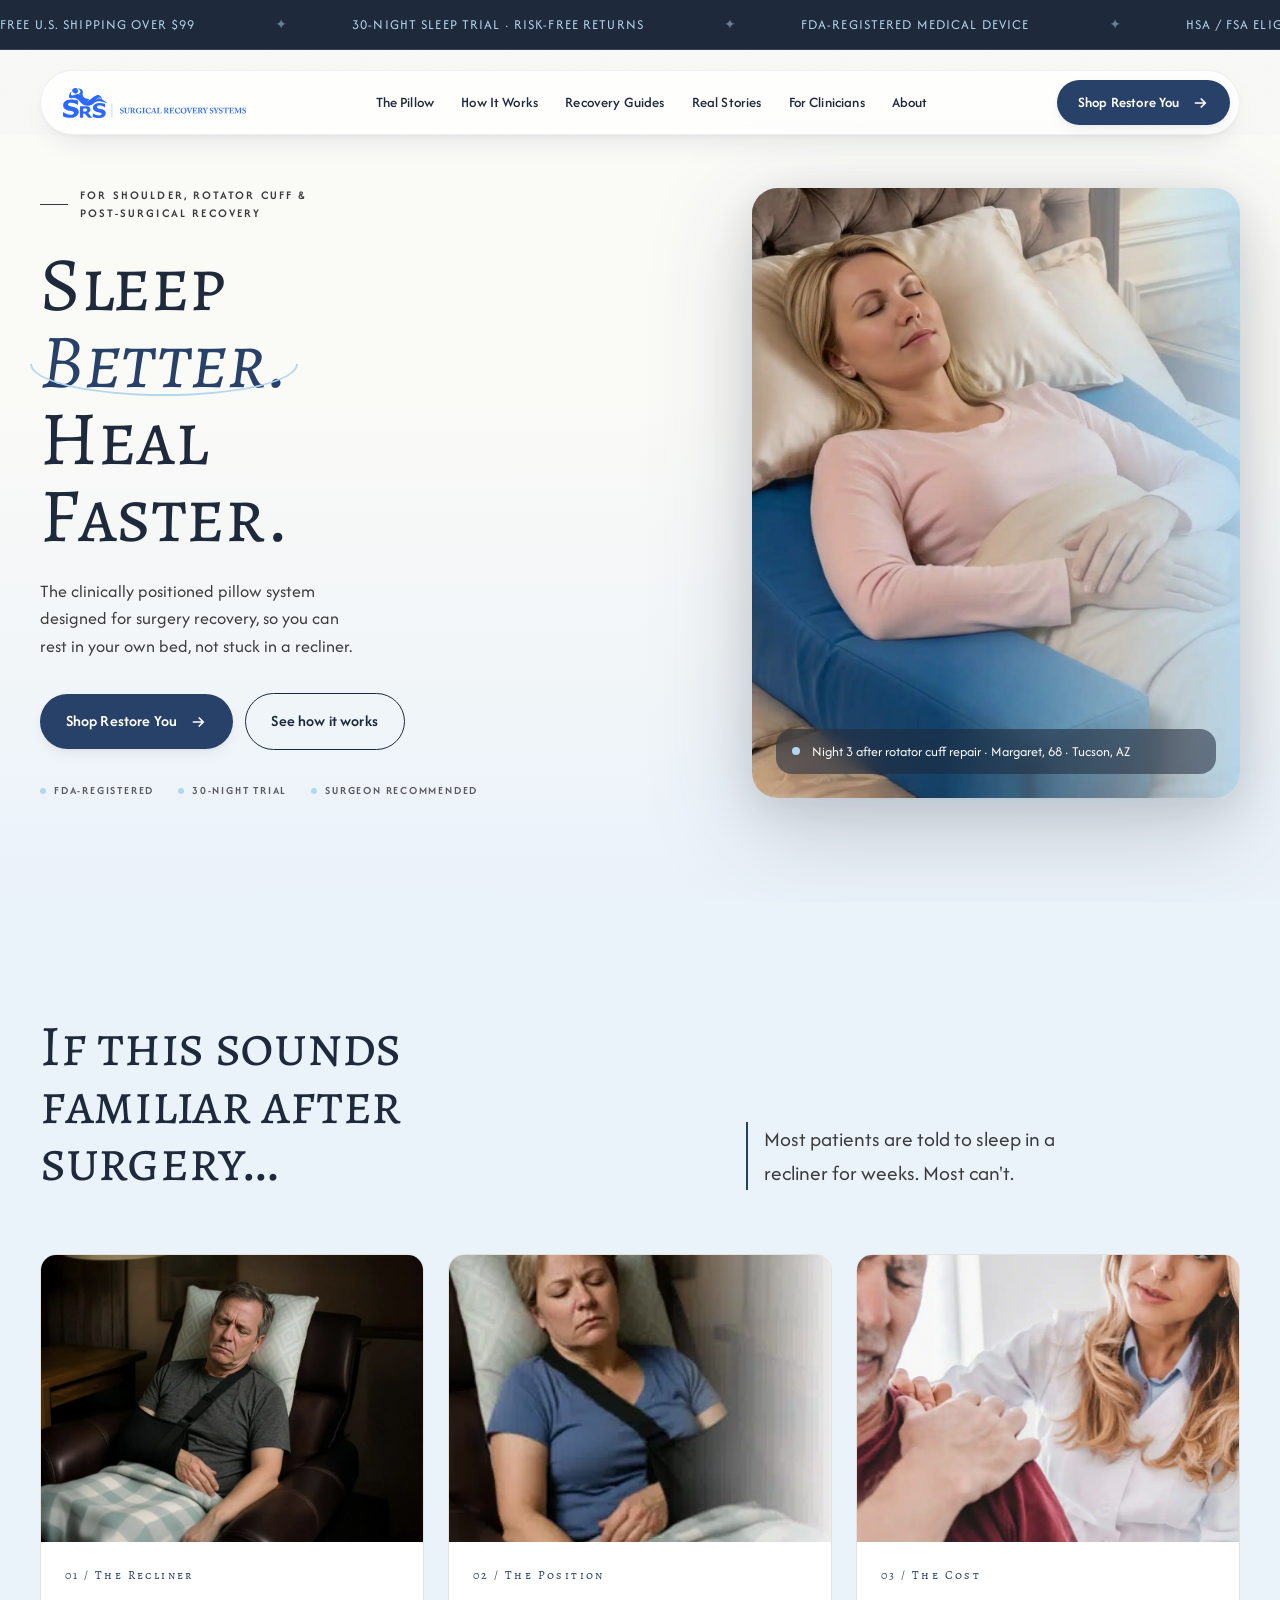
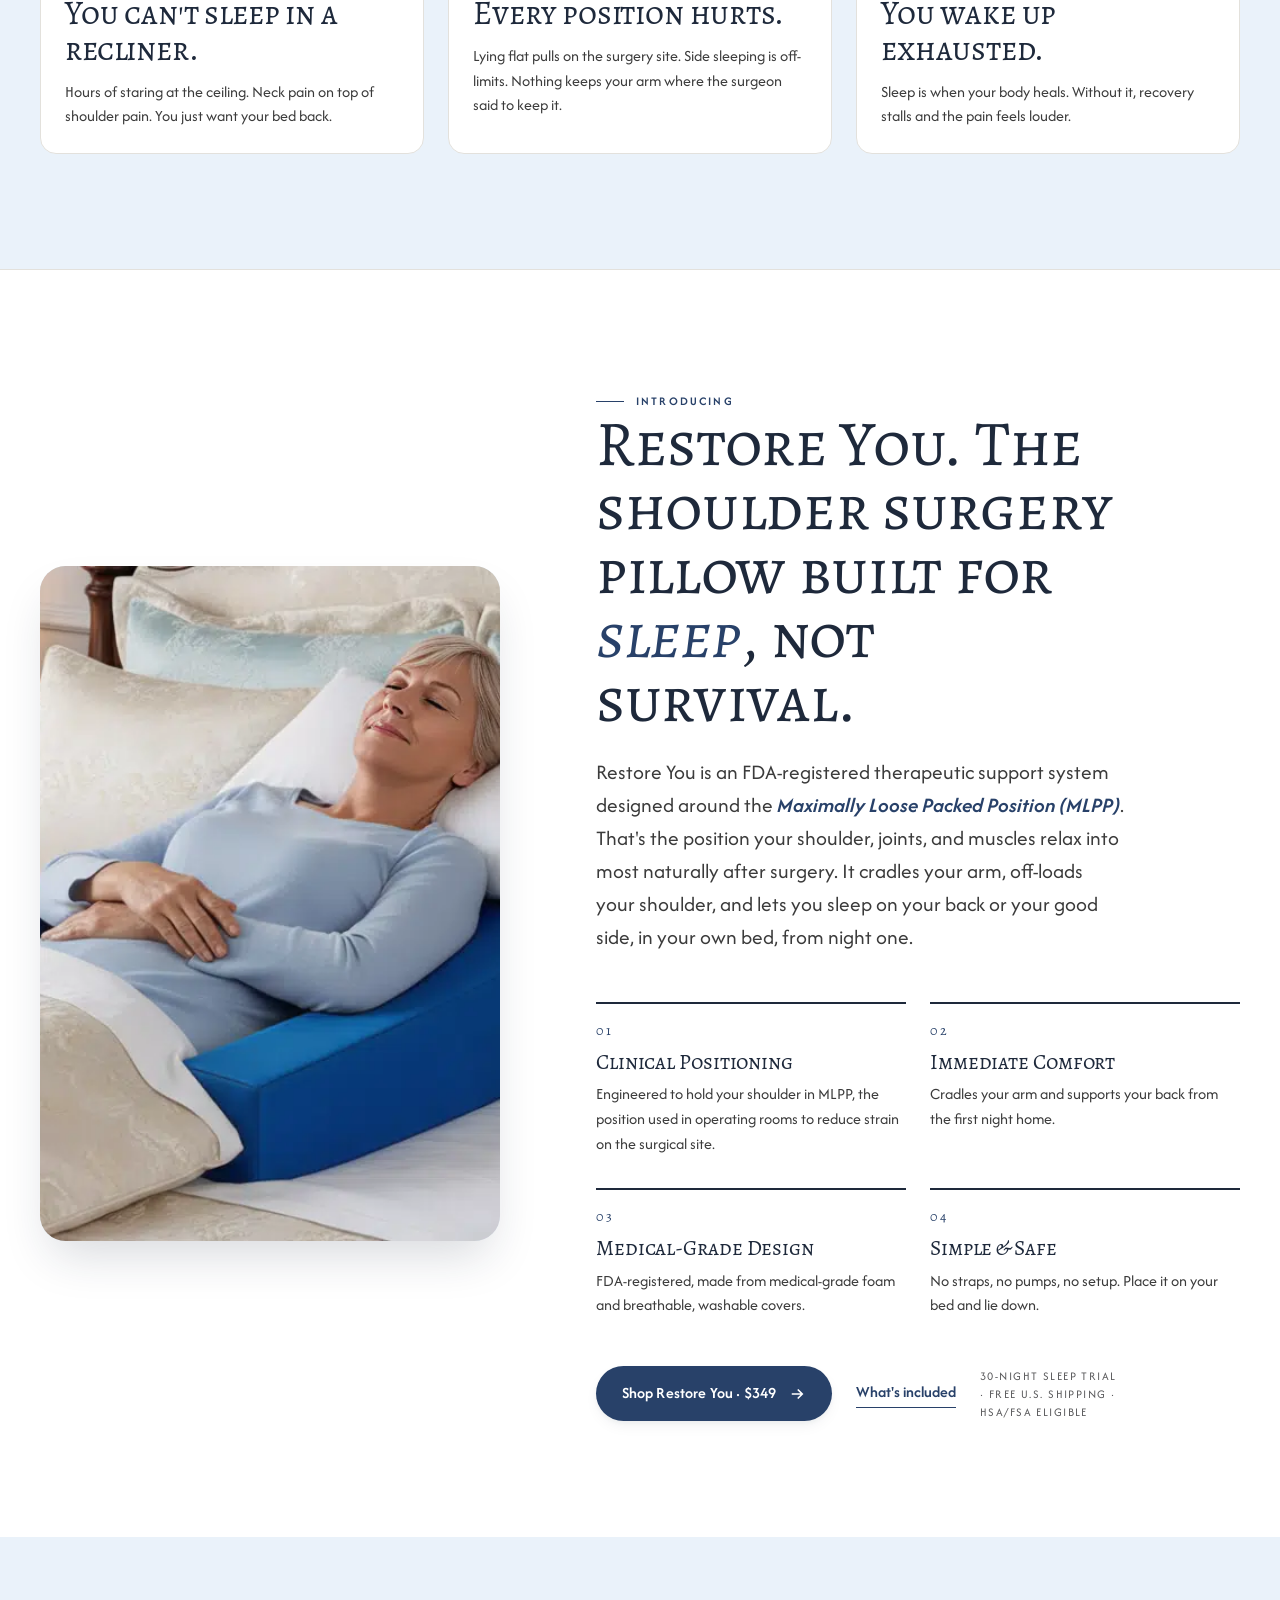
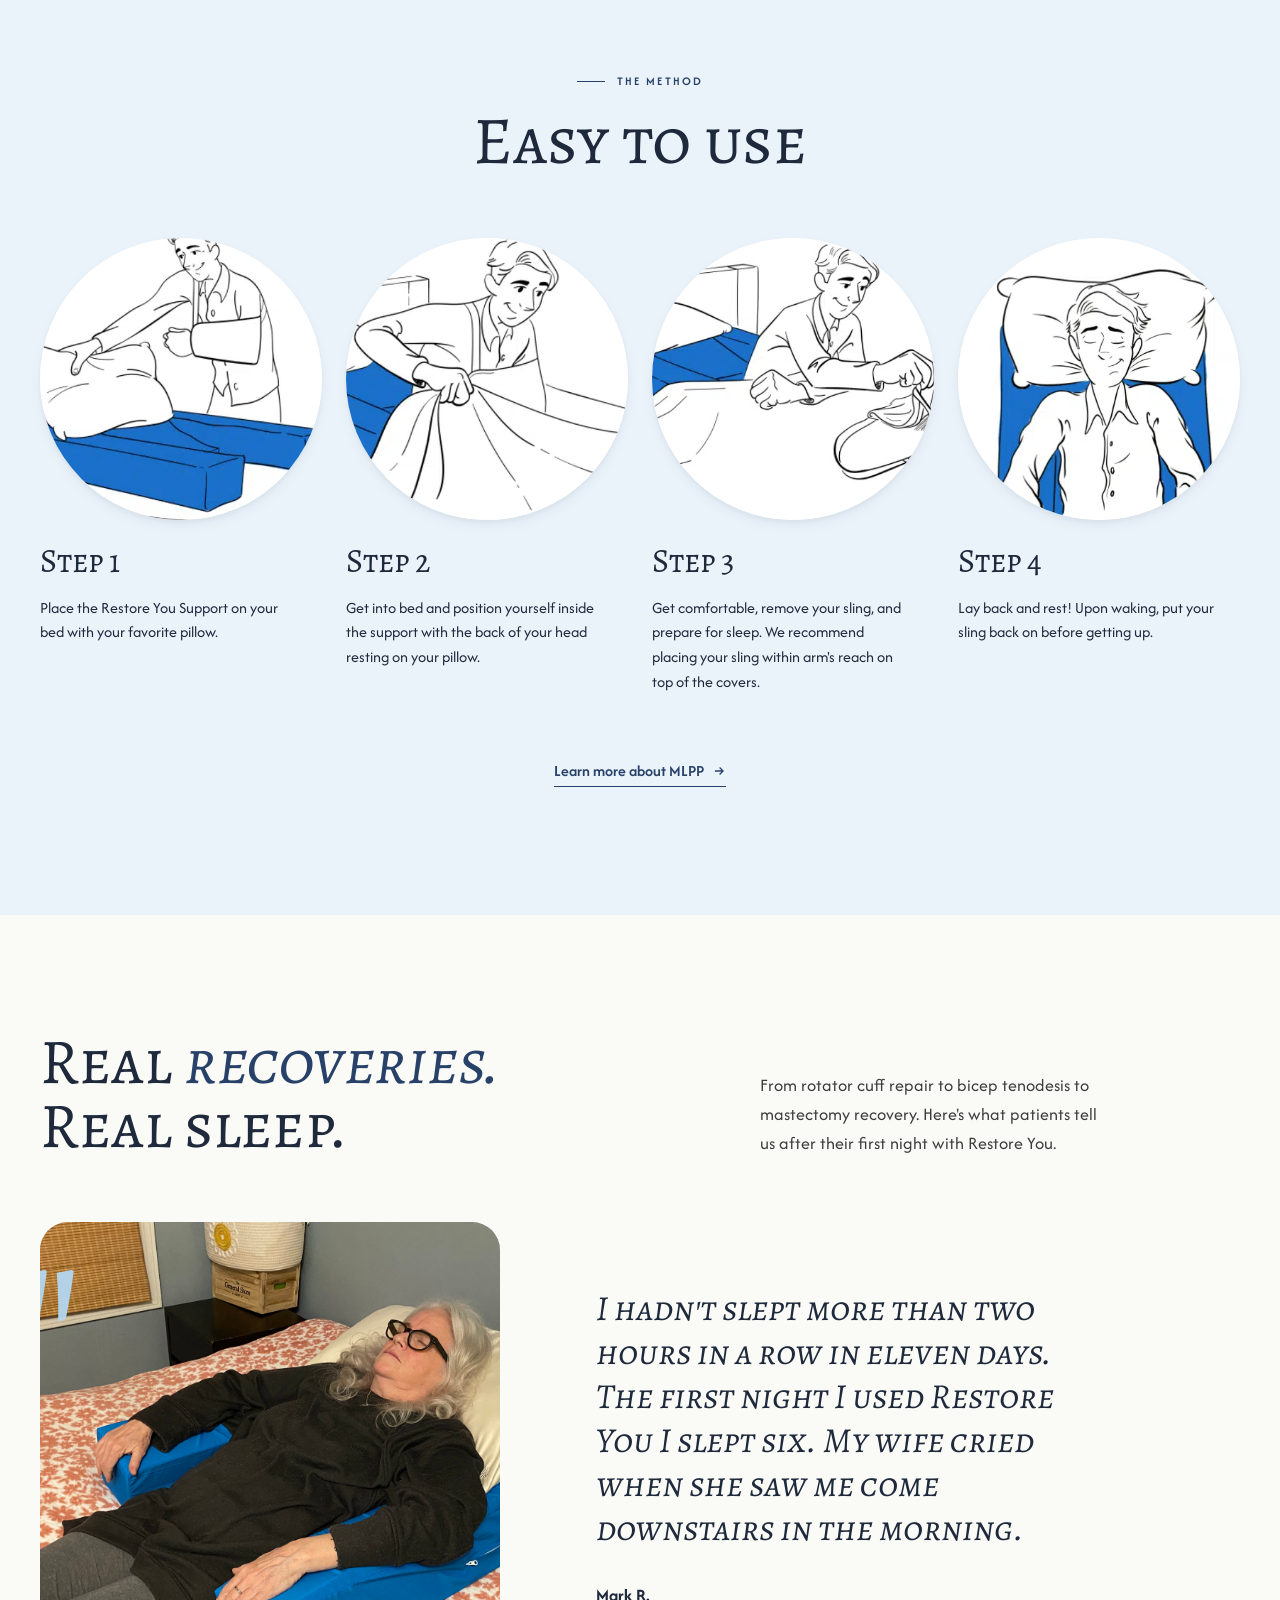
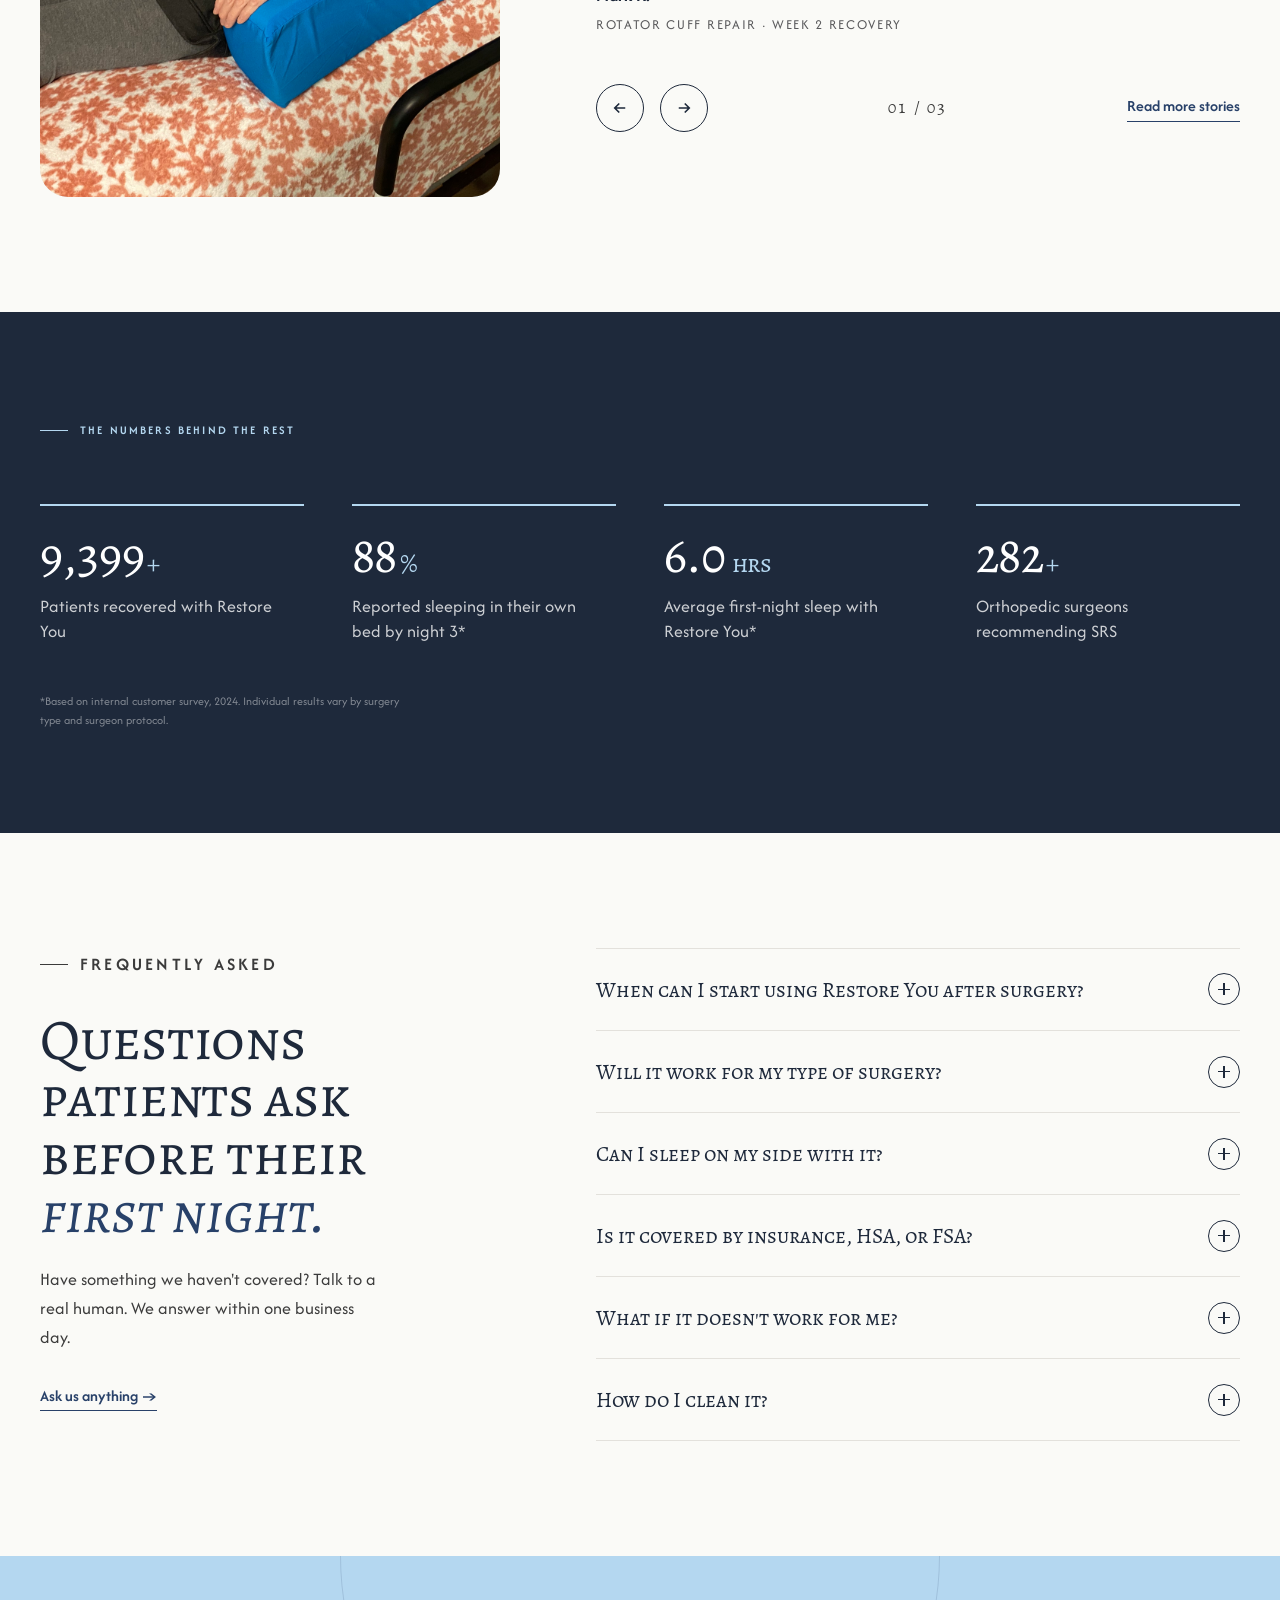
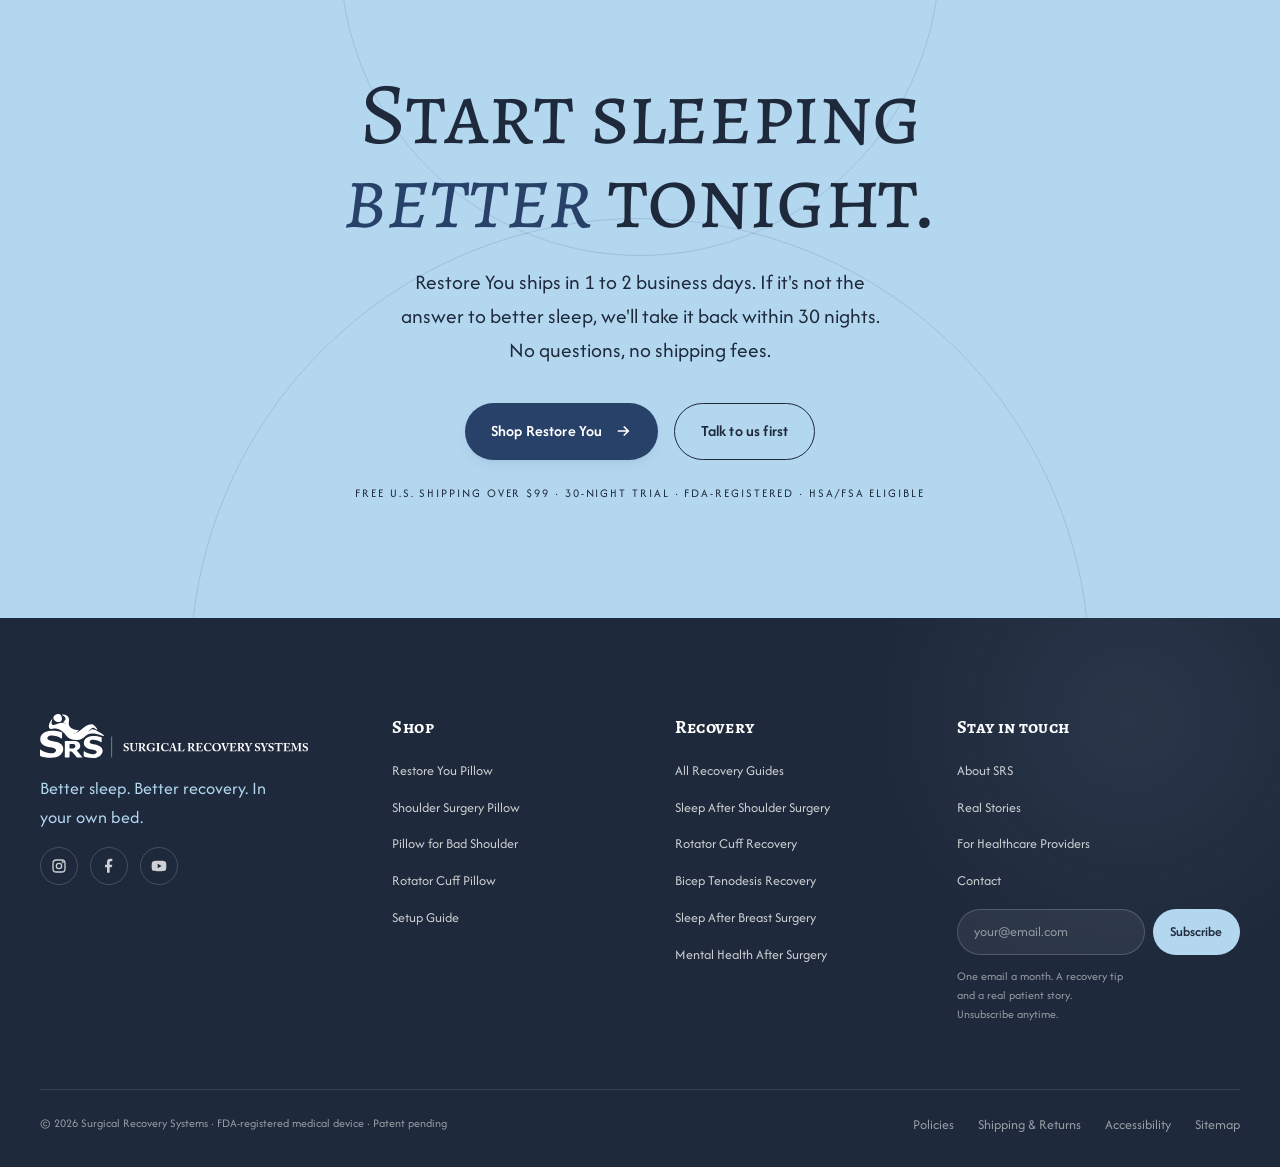
==== commit b001dccc: "Restore 4-line H1 stack (Sleep / Better. / Heal / Faster.); update pain cards + product image to use" ====
--- a/home/index.html
+++ b/home/index.html
@@ -66,8 +66,10 @@
         <div class="hero__copy">
           <p class="eyebrow hero__eyebrow" data-reveal>For shoulder, rotator cuff &amp;<br/>post-surgical recovery</p>
           <h1 class="hero__headline" data-reveal data-reveal-delay="1">
-            <span>Sleep Better.</span>
-            <span class="ital">Heal Faster.</span>
+            <span>Sleep</span>
+            <span class="ital">Better.</span>
+            <span>Heal</span>
+            <span>Faster.</span>
           </h1>
           <p class="hero__sub" data-reveal data-reveal-delay="2">
             The clinically positioned pillow system designed for surgery recovery, so you can rest in your own bed, not stuck in a recliner.
@@ -118,7 +120,7 @@
           </article>
           <article class="pain-card" data-reveal data-reveal-delay="1">
             <div class="pain-card__img">
-              <img src="../assets/images/pain-uncomfortable.jpg" alt="Diagram of better positioning for shoulder surgery recovery" loading="lazy" />
+              <img src="../assets/images/pain-uncomfortable.jpg" alt="Woman in a sling unable to find a comfortable position after shoulder surgery" loading="lazy" />
             </div>
             <div class="pain-card__body">
               <span class="pain-card__num">02 / The Position</span>
@@ -128,7 +130,7 @@
           </article>
           <article class="pain-card" data-reveal data-reveal-delay="2">
             <div class="pain-card__img">
-              <img src="../assets/images/pain-exhausted.jpg" alt="Patient unable to sleep at night after shoulder surgery, exhausted in bed" loading="lazy" />
+              <img src="../assets/images/pain-exhausted.jpg" alt="Exhausted senior man with shoulder pain being examined by doctor" loading="lazy" />
             </div>
             <div class="pain-card__body">
               <span class="pain-card__num">03 / The Cost</span>
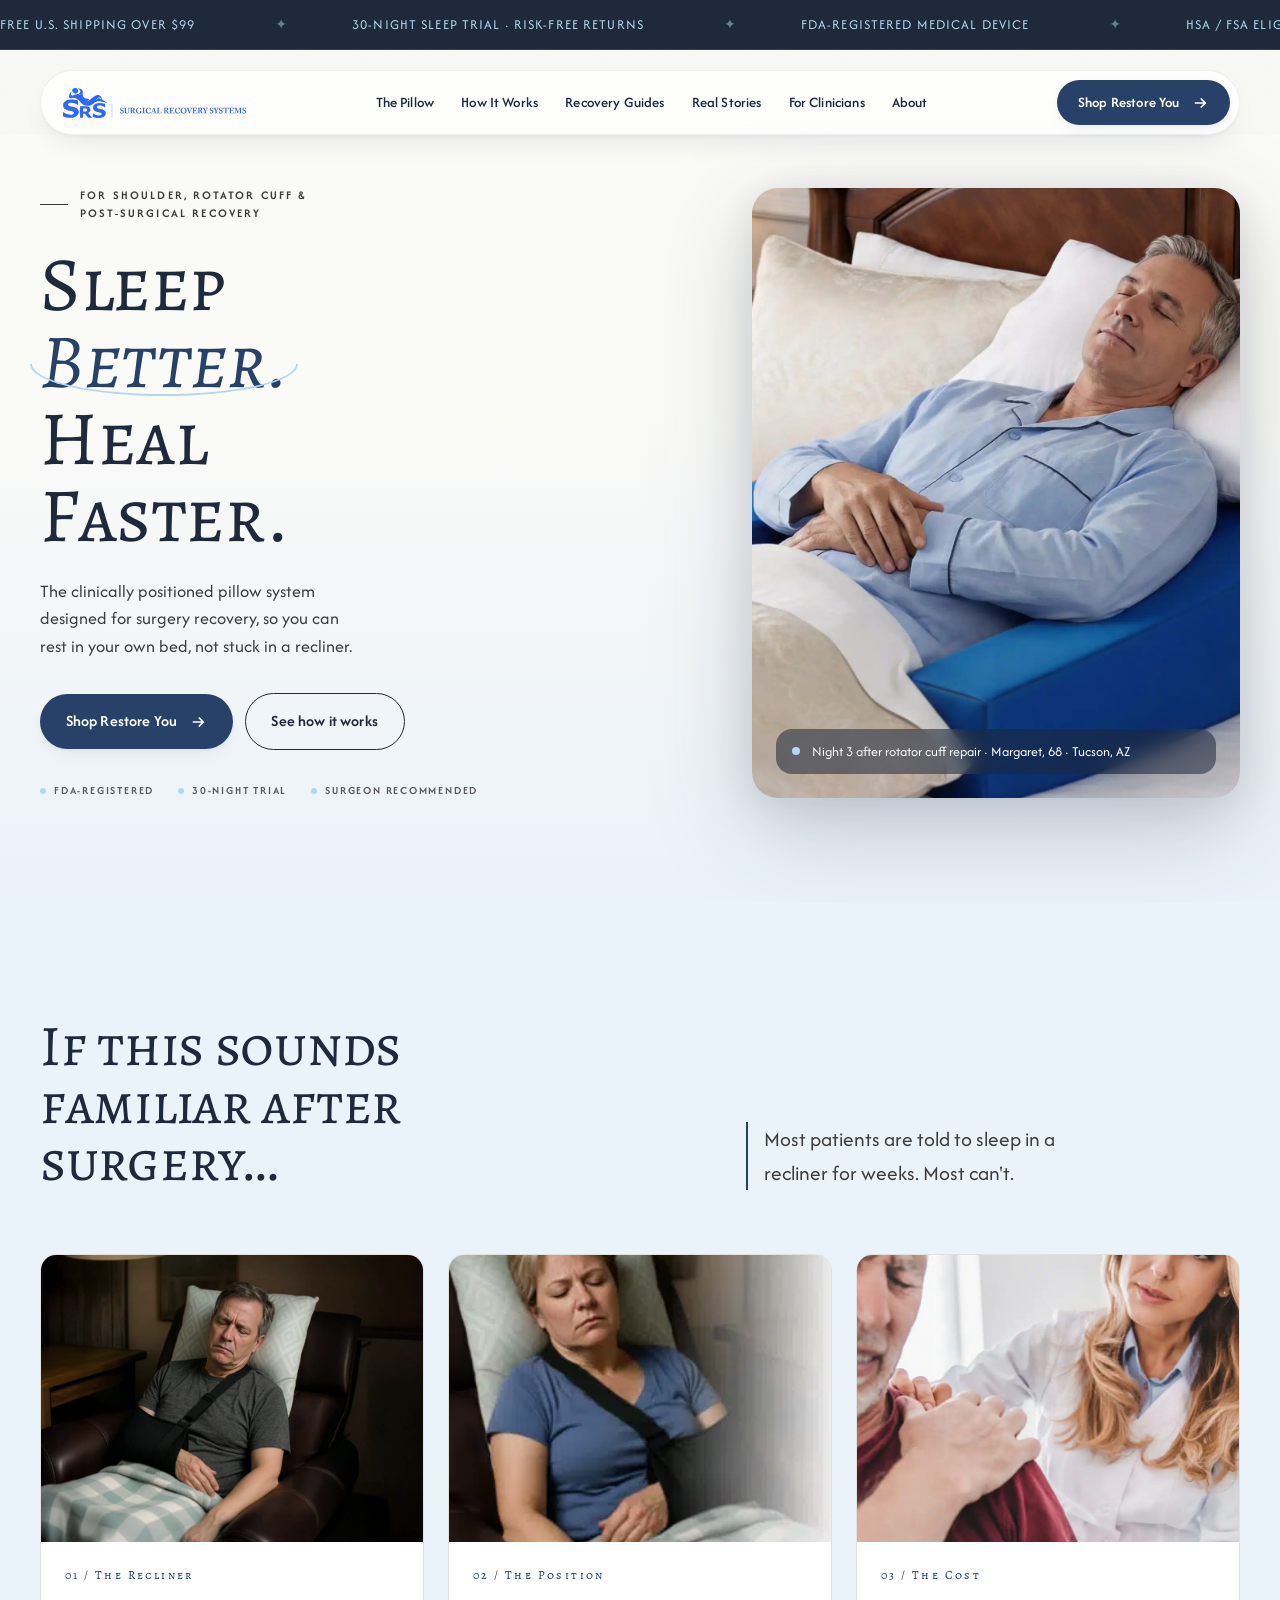
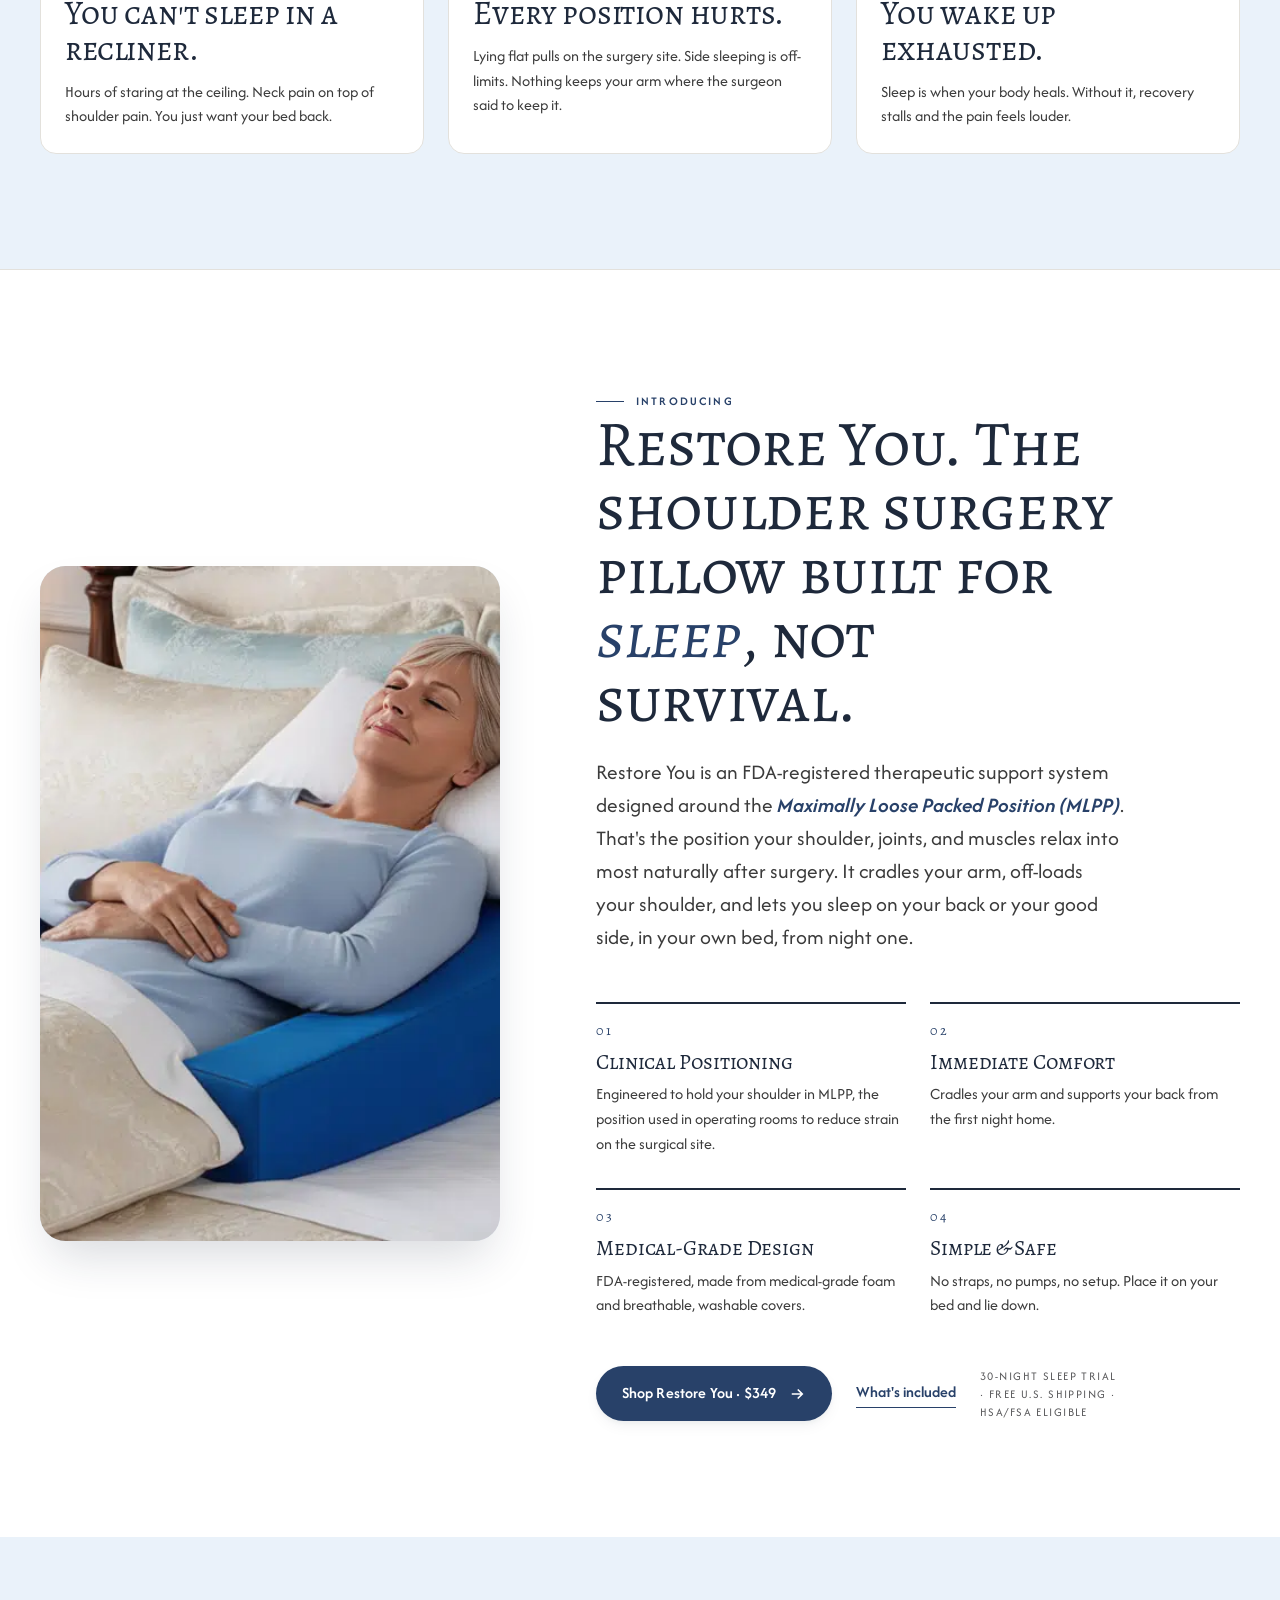
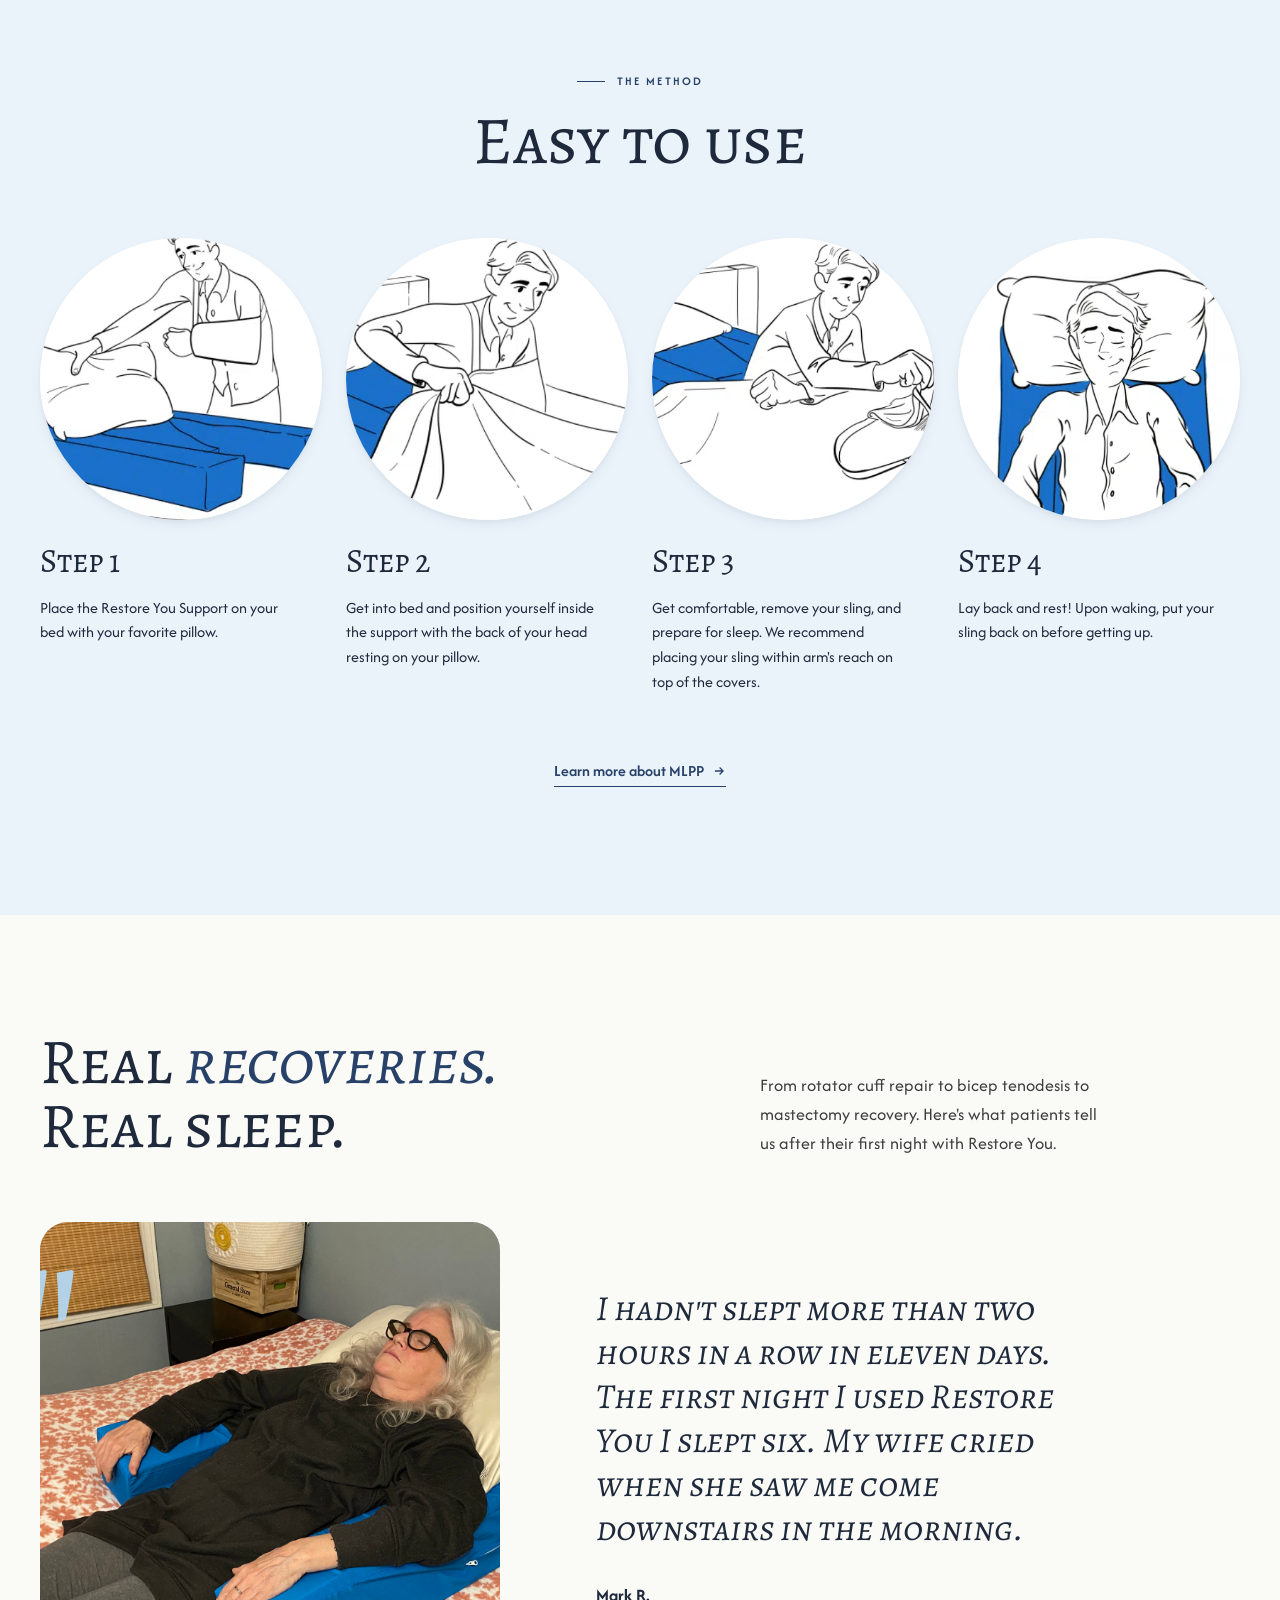
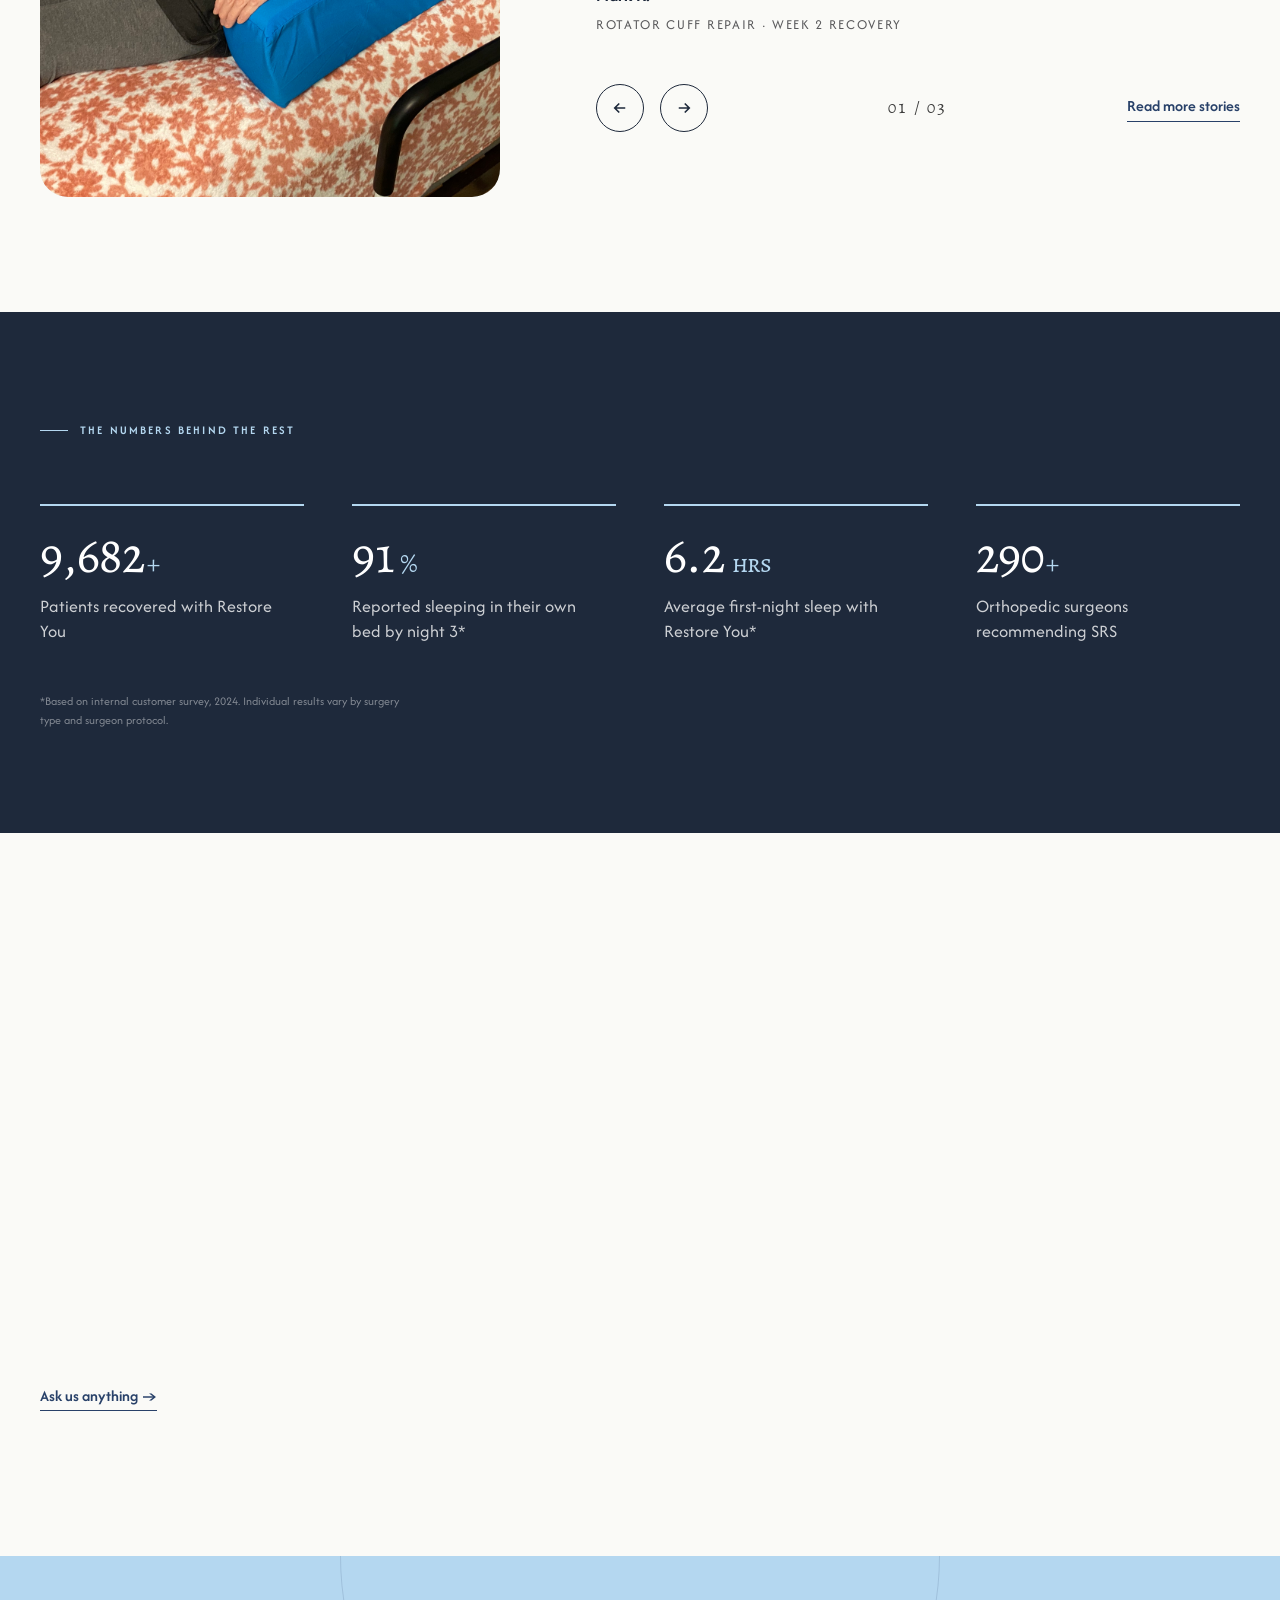
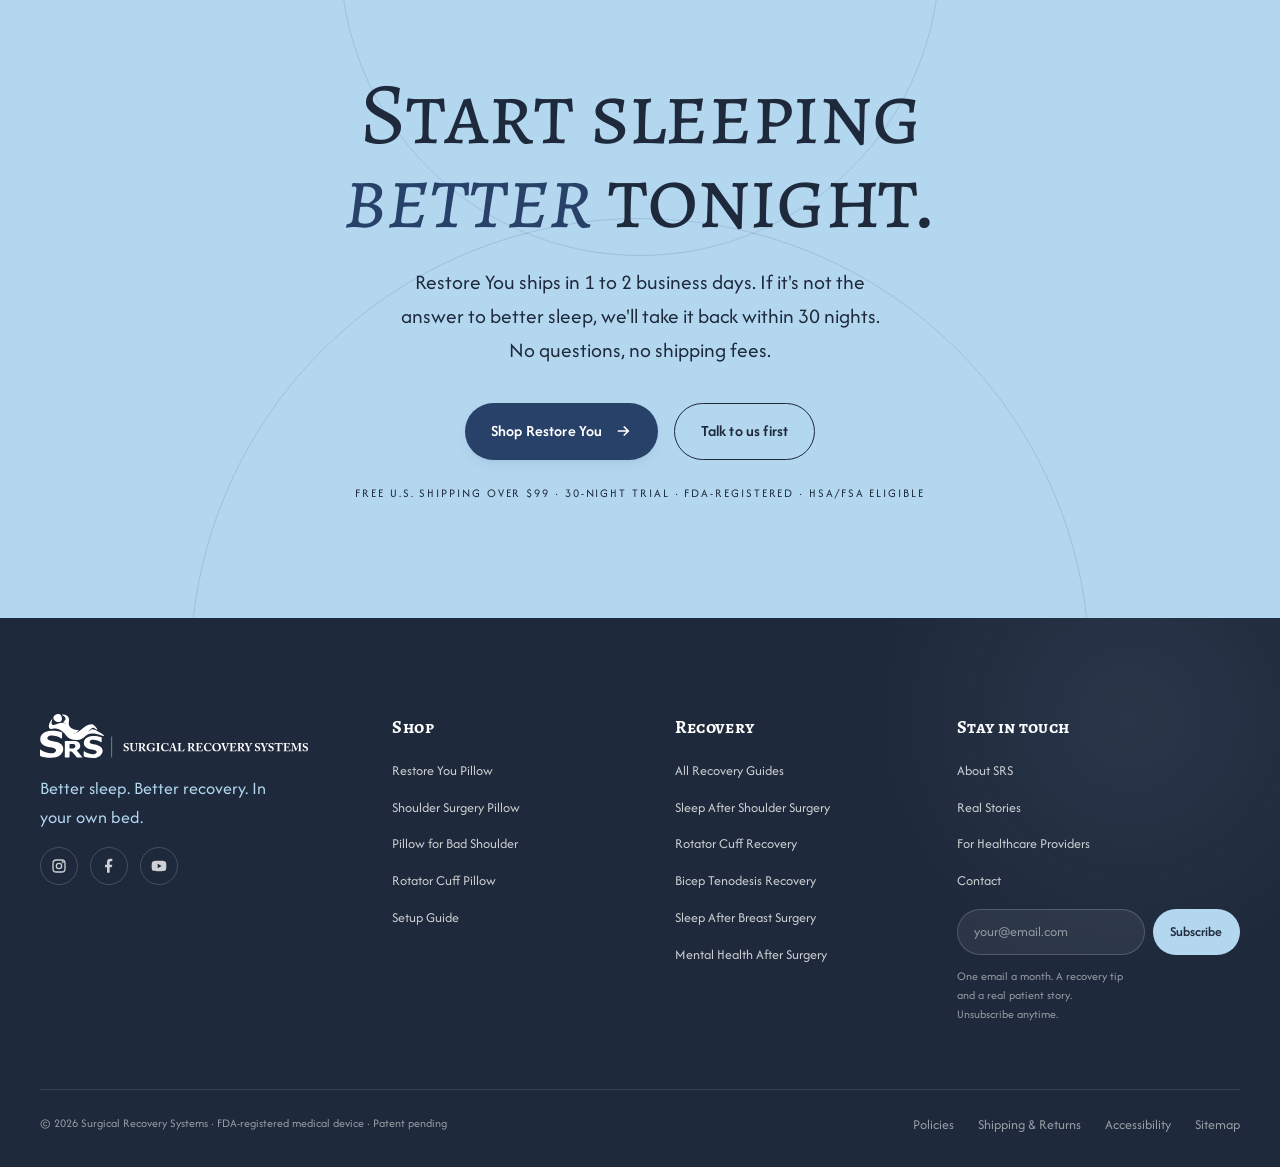
==== commit d862761a: "Update hero image: man in pajamas sleeping with Restore You pillow" ====
--- a/home/index.html
+++ b/home/index.html
@@ -90,7 +90,7 @@
 
         <figure class="hero__media" data-reveal data-reveal-delay="2">
           <div class="hero__media-frame">
-            <img src="../assets/images/hero-sleeping.jpg" alt="Senior woman sleeping comfortably on her side at home after shoulder surgery using the Restore You pillow" />
+            <img src="../assets/images/hero-sleeping.jpg" alt="Senior man sleeping comfortably in his own bed using the Restore You pillow after shoulder surgery" />
             <figcaption class="hero__media-tag">
               <span class="pulse" aria-hidden="true"></span>
               <span>Night 3 after rotator cuff repair · Margaret, 68 · Tucson, AZ</span>
